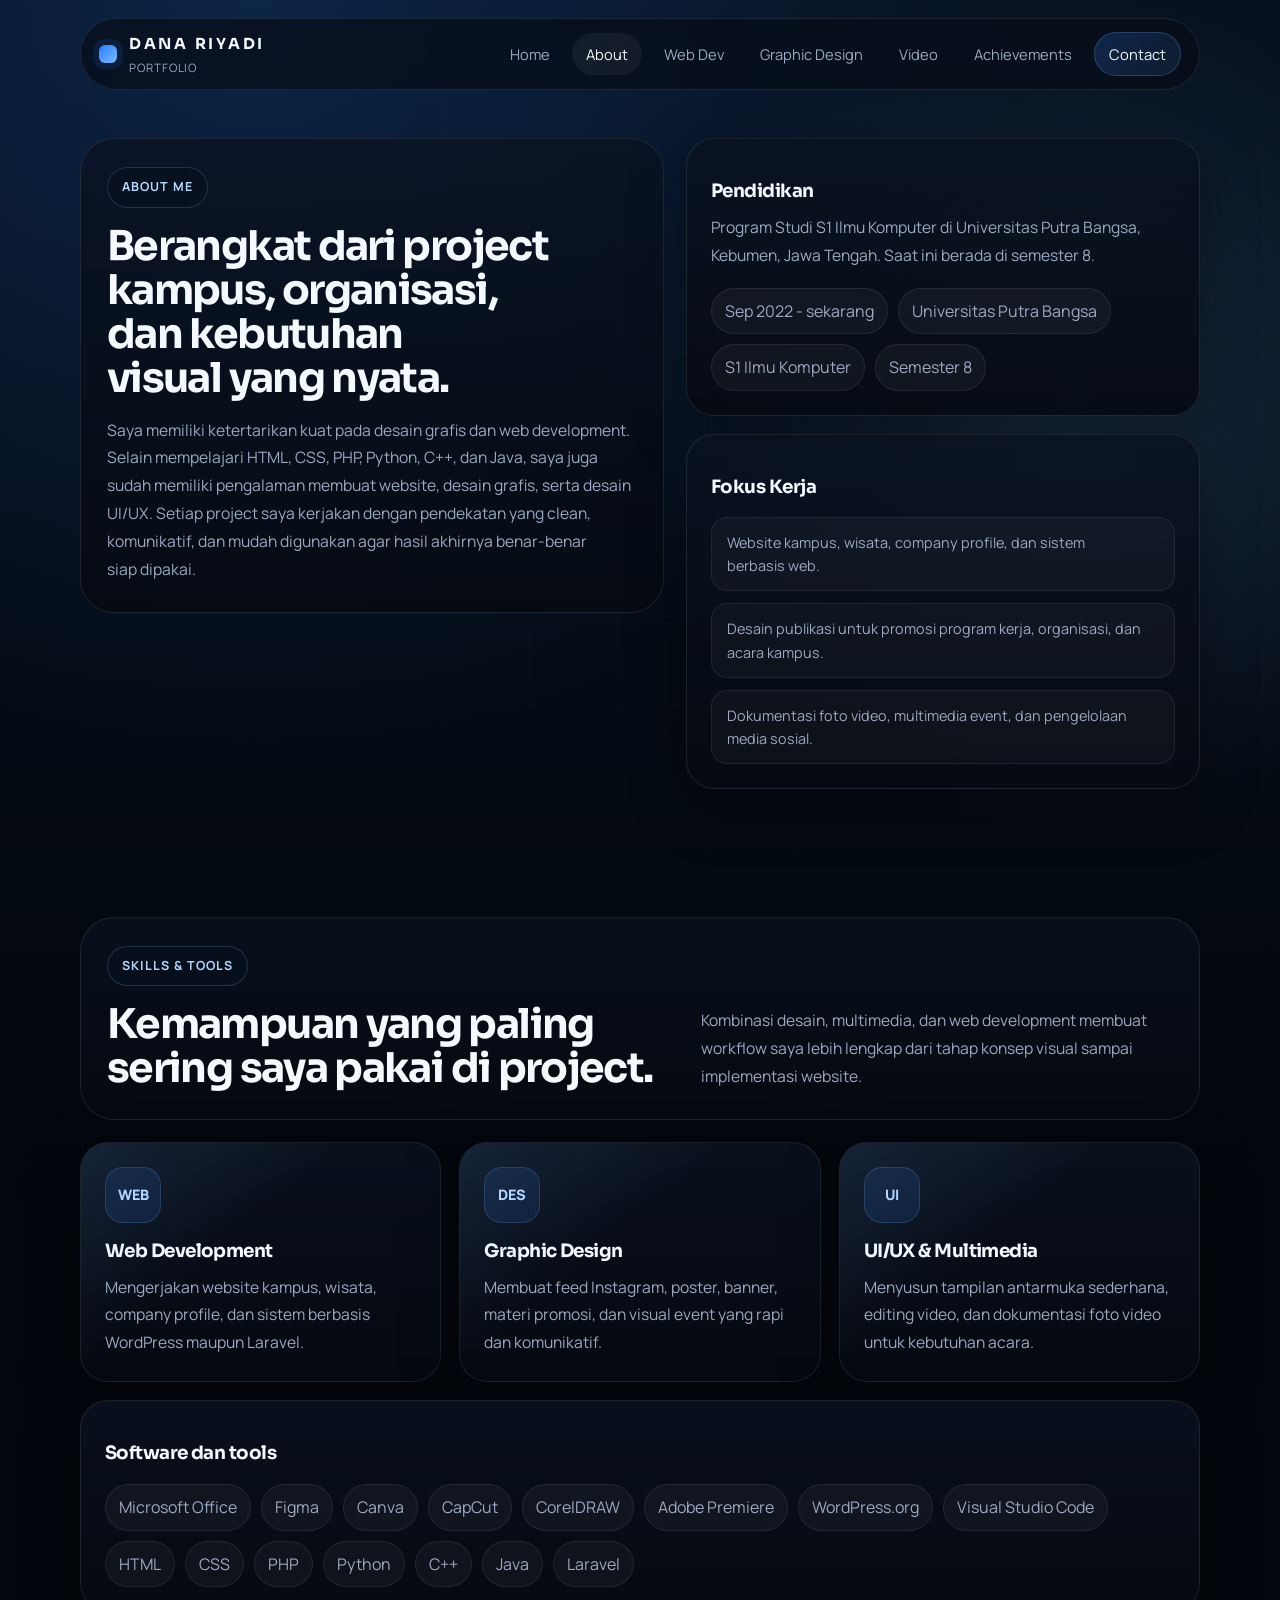
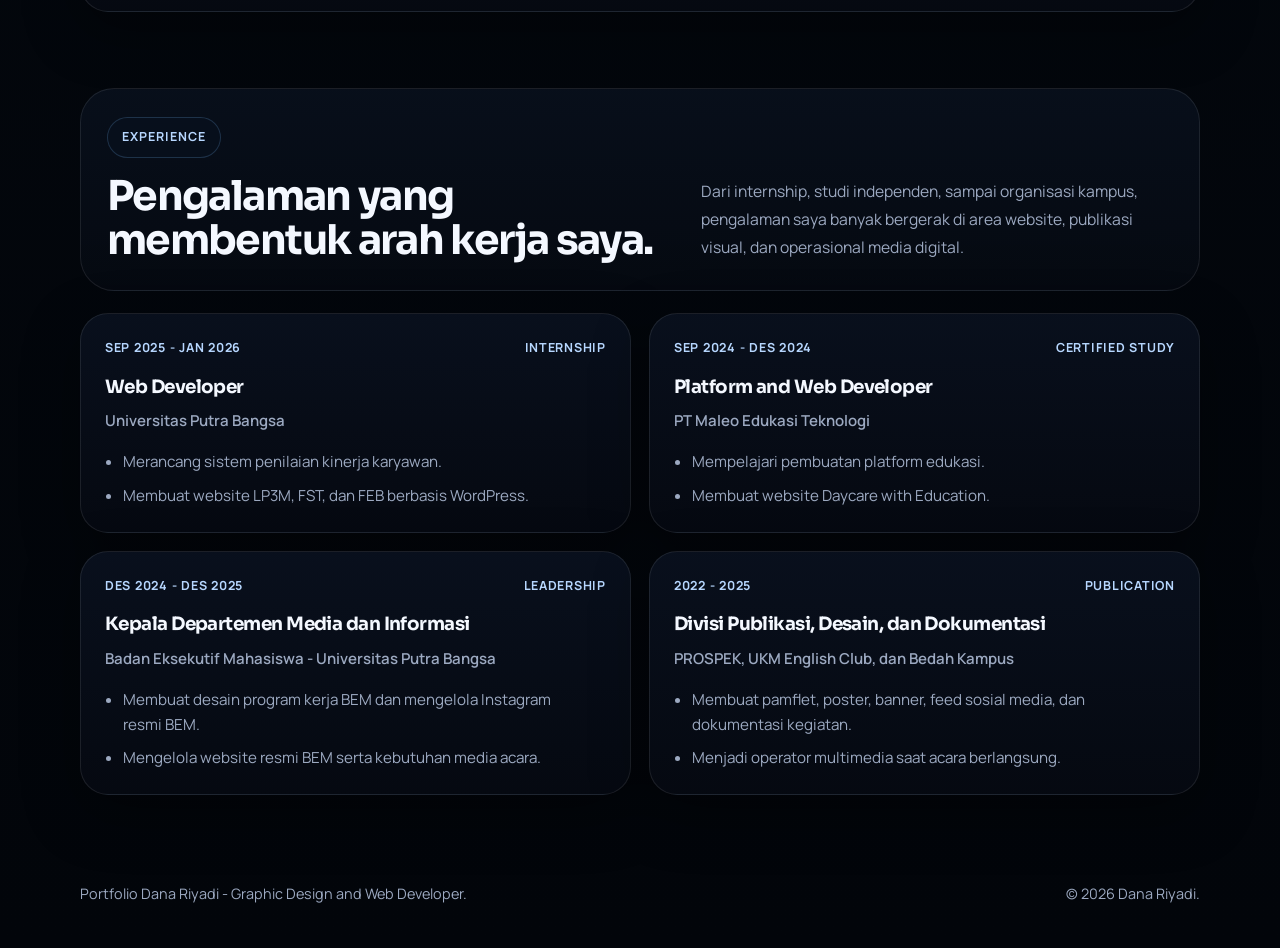
==== about.html @ 9d7d6067 "ubah menu" ====
<!DOCTYPE html>
<html lang="id">
<head>
  <meta charset="UTF-8">
  <meta name="viewport" content="width=device-width, initial-scale=1.0">
  <meta name="description" content="Tentang Dana Riyadi, graphic designer dan web developer dari Kebumen.">
  <title>About | Dana Riyadi</title>
  <link rel="preconnect" href="https://fonts.googleapis.com">
  <link rel="preconnect" href="https://fonts.gstatic.com" crossorigin>
  <link href="https://fonts.googleapis.com/css2?family=Manrope:wght@400;500;600;700;800&family=Sora:wght@500;600;700;800&display=swap" rel="stylesheet">
  <link rel="stylesheet" href="style.css">
</head>
<body>
  <div class="page-shell">
    <header class="site-header" id="top">
      <div class="container">
        <nav class="nav">
          <a class="brand" href="index.html" aria-label="Portfolio Dana Riyadi">
            <span class="brand-mark"></span>
            <span class="brand-copy"><strong>DANA RIYADI</strong><small>Portfolio</small></span>
          </a>
          <button class="menu-toggle" type="button" aria-label="Buka menu" aria-expanded="false" aria-controls="nav-menu"><span></span><span></span></button>
          <div class="nav-menu" id="nav-menu">
            <a href="index.html">Home</a>
            <a class="active" href="about.html">About</a>
            <a href="webdev.html">Web Dev</a>
            <a href="design.html">Graphic Design</a>
            <a href="video.html">Video</a>
            <a href="achievements.html">Achievements</a>
            <a class="nav-cta" href="contact.html">Contact</a>
          </div>
        </nav>
      </div>
    </header>

    <main>
      <section class="section page-hero">
        <div class="container about-grid">
          <div class="section-heading reveal">
            <span class="section-label">About Me</span>
            <h1>Berangkat dari project kampus, organisasi, dan kebutuhan visual yang nyata.</h1>
            <p>
              Saya memiliki ketertarikan kuat pada desain grafis dan web development. Selain mempelajari HTML,
              CSS, PHP, Python, C++, dan Java, saya juga sudah memiliki pengalaman membuat website, desain grafis,
              serta desain UI/UX. Setiap project saya kerjakan dengan pendekatan yang clean, komunikatif,
              dan mudah digunakan agar hasil akhirnya benar-benar siap dipakai.
            </p>
          </div>

          <div class="about-stack">
            <article class="glass-card reveal">
              <h3>Pendidikan</h3>
              <p>
                Program Studi S1 Ilmu Komputer di Universitas Putra Bangsa, Kebumen, Jawa Tengah.
                Saat ini berada di semester 8.
              </p>
              <div class="tag-list">
                <span>Sep 2022 - sekarang</span>
                <span>Universitas Putra Bangsa</span>
                <span>S1 Ilmu Komputer</span>
                <span>Semester 8</span>
              </div>
            </article>

            <article class="glass-card reveal">
              <h3>Fokus Kerja</h3>
              <ul class="value-list">
                <li>Website kampus, wisata, company profile, dan sistem berbasis web.</li>
                <li>Desain publikasi untuk promosi program kerja, organisasi, dan acara kampus.</li>
                <li>Dokumentasi foto video, multimedia event, dan pengelolaan media sosial.</li>
              </ul>
            </article>
          </div>
        </div>
      </section>

      <section class="section">
        <div class="container">
          <div class="section-heading section-heading--split reveal">
            <div>
              <span class="section-label">Skills & Tools</span>
              <h2>Kemampuan yang paling sering saya pakai di project.</h2>
            </div>
            <p>
              Kombinasi desain, multimedia, dan web development membuat workflow saya lebih lengkap
              dari tahap konsep visual sampai implementasi website.
            </p>
          </div>

          <div class="services-grid">
            <article class="service-card reveal">
              <div class="service-icon">WEB</div>
              <h3>Web Development</h3>
              <p>Mengerjakan website kampus, wisata, company profile, dan sistem berbasis WordPress maupun Laravel.</p>
            </article>
            <article class="service-card reveal">
              <div class="service-icon">DES</div>
              <h3>Graphic Design</h3>
              <p>Membuat feed Instagram, poster, banner, materi promosi, dan visual event yang rapi dan komunikatif.</p>
            </article>
            <article class="service-card reveal">
              <div class="service-icon">UI</div>
              <h3>UI/UX & Multimedia</h3>
              <p>Menyusun tampilan antarmuka sederhana, editing video, dan dokumentasi foto video untuk kebutuhan acara.</p>
            </article>
          </div>

          <article class="glass-card reveal tools-card">
            <h3>Software dan tools</h3>
            <div class="tag-list skill-cloud">
              <span>Microsoft Office</span><span>Figma</span><span>Canva</span><span>CapCut</span><span>CorelDRAW</span>
              <span>Adobe Premiere</span><span>WordPress.org</span><span>Visual Studio Code</span><span>HTML</span>
              <span>CSS</span><span>PHP</span><span>Python</span><span>C++</span><span>Java</span><span>Laravel</span>
            </div>
          </article>
        </div>
      </section>

      <section class="section process-section">
        <div class="container">
          <div class="section-heading section-heading--split reveal">
            <div>
              <span class="section-label">Experience</span>
              <h2>Pengalaman yang membentuk arah kerja saya.</h2>
            </div>
            <p>
              Dari internship, studi independen, sampai organisasi kampus, pengalaman saya banyak bergerak
              di area website, publikasi visual, dan operasional media digital.
            </p>
          </div>

          <div class="experience-grid">
            <article class="glass-card reveal experience-card">
              <div class="experience-meta"><span>Sep 2025 - Jan 2026</span><span>Internship</span></div>
              <h3>Web Developer</h3>
              <h4>Universitas Putra Bangsa</h4>
              <ul class="experience-list">
                <li>Merancang sistem penilaian kinerja karyawan.</li>
                <li>Membuat website LP3M, FST, dan FEB berbasis WordPress.</li>
              </ul>
            </article>
            <article class="glass-card reveal experience-card">
              <div class="experience-meta"><span>Sep 2024 - Des 2024</span><span>Certified Study</span></div>
              <h3>Platform and Web Developer</h3>
              <h4>PT Maleo Edukasi Teknologi</h4>
              <ul class="experience-list">
                <li>Mempelajari pembuatan platform edukasi.</li>
                <li>Membuat website Daycare with Education.</li>
              </ul>
            </article>
            <article class="glass-card reveal experience-card">
              <div class="experience-meta"><span>Des 2024 - Des 2025</span><span>Leadership</span></div>
              <h3>Kepala Departemen Media dan Informasi</h3>
              <h4>Badan Eksekutif Mahasiswa - Universitas Putra Bangsa</h4>
              <ul class="experience-list">
                <li>Membuat desain program kerja BEM dan mengelola Instagram resmi BEM.</li>
                <li>Mengelola website resmi BEM serta kebutuhan media acara.</li>
              </ul>
            </article>
            <article class="glass-card reveal experience-card">
              <div class="experience-meta"><span>2022 - 2025</span><span>Publication</span></div>
              <h3>Divisi Publikasi, Desain, dan Dokumentasi</h3>
              <h4>PROSPEK, UKM English Club, dan Bedah Kampus</h4>
              <ul class="experience-list">
                <li>Membuat pamflet, poster, banner, feed sosial media, dan dokumentasi kegiatan.</li>
                <li>Menjadi operator multimedia saat acara berlangsung.</li>
              </ul>
            </article>
          </div>
        </div>
      </section>
    </main>

    <footer class="site-footer">
      <div class="container footer-content">
        <p>Portfolio Dana Riyadi - Graphic Design and Web Developer.</p>
        <p>&copy; <span id="year"></span> Dana Riyadi.</p>
      </div>
    </footer>
  </div>
  <script src="script.js"></script>
</body>
</html>
---- style.css ----
:root {
  --bg: #040811;
  --bg-alt: #08111f;
  --surface: rgba(10, 18, 32, 0.72);
  --surface-strong: rgba(13, 24, 42, 0.96);
  --surface-soft: rgba(255, 255, 255, 0.04);
  --text: #f4f8ff;
  --muted: #9ca9c1;
  --line: rgba(255, 255, 255, 0.09);
  --line-strong: rgba(114, 185, 255, 0.28);
  --accent: #2c7dff;
  --accent-soft: #79bcff;
  --accent-fade: rgba(44, 125, 255, 0.18);
  --success: #b7d7ff;
  --shadow: 0 18px 56px rgba(0, 0, 0, 0.36);
  --radius-lg: 28px;
  --radius-md: 20px;
  --radius-sm: 14px;
  --container: min(1120px, calc(100% - 32px));
}

*,
*::before,
*::after {
  box-sizing: border-box;
}

html {
  scroll-behavior: smooth;
}

body {
  margin: 0;
  min-height: 100vh;
  overflow-x: hidden;
  font-family: "Manrope", sans-serif;
  font-size: 16px;
  line-height: 1.65;
  color: var(--text);
  background:
    radial-gradient(circle at var(--pointer-x, 20%) var(--pointer-y, 0%), rgba(44, 125, 255, 0.18), transparent 28%),
    radial-gradient(circle at 84% 16%, rgba(121, 188, 255, 0.16), transparent 18%),
    linear-gradient(180deg, #06111f 0%, #03070d 45%, #02050a 100%);
}

h1,
h2,
h3,
h4 {
  text-wrap: balance;
}

p,
li {
  text-wrap: pretty;
}

body::before {
  content: "";
  position: fixed;
  inset: 0;
  pointer-events: none;
  background-image:
    linear-gradient(rgba(255, 255, 255, 0.03) 1px, transparent 1px),
    linear-gradient(90deg, rgba(255, 255, 255, 0.03) 1px, transparent 1px);
  background-size: 88px 88px;
  mask-image: radial-gradient(circle at center, rgba(0, 0, 0, 0.95), transparent 82%);
  opacity: 0.7;
}

img {
  max-width: 100%;
  display: block;
}

a {
  color: inherit;
  text-decoration: none;
}

button,
input,
textarea {
  font: inherit;
}

button {
  cursor: pointer;
}

.page-shell {
  position: relative;
  isolation: isolate;
}

.container {
  width: var(--container);
  margin: 0 auto;
}

.section {
  padding: 64px 0;
}

.site-header {
  position: sticky;
  top: 0;
  z-index: 20;
  padding: 18px 0 0;
}

.site-header.scrolled .nav {
  background: rgba(4, 8, 17, 0.92);
  border-color: rgba(121, 188, 255, 0.14);
  box-shadow: 0 20px 50px rgba(0, 0, 0, 0.22);
}

.nav {
  display: flex;
  align-items: center;
  justify-content: space-between;
  gap: 20px;
  padding: 12px 18px;
  border: 1px solid var(--line);
  border-radius: 999px;
  background: rgba(7, 13, 24, 0.72);
  backdrop-filter: blur(18px);
  transition: background 180ms ease, border-color 180ms ease, box-shadow 180ms ease;
}

.brand {
  display: inline-flex;
  align-items: center;
  gap: 12px;
}

.brand-mark {
  width: 18px;
  height: 18px;
  border-radius: 6px;
  background: linear-gradient(135deg, var(--accent), var(--accent-soft));
  box-shadow: 0 0 0 6px rgba(44, 125, 255, 0.12);
}

.brand-copy {
  display: grid;
  gap: 2px;
}

.brand-copy strong {
  font-family: "Sora", sans-serif;
  font-size: 0.95rem;
  letter-spacing: 0.18em;
}

.brand-copy small {
  color: var(--muted);
  font-size: 0.72rem;
  letter-spacing: 0.08em;
  text-transform: uppercase;
}

.nav-menu {
  display: flex;
  align-items: center;
  gap: 8px;
}

.nav-menu a {
  padding: 9px 14px;
  border-radius: 999px;
  color: var(--muted);
  font-size: 0.92rem;
  transition: color 180ms ease, background 180ms ease;
}

.nav-menu a:hover,
.nav-menu a.active {
  color: var(--text);
  background: rgba(255, 255, 255, 0.05);
}

.nav-cta {
  border: 1px solid rgba(121, 188, 255, 0.22);
  color: var(--text) !important;
  background: linear-gradient(135deg, rgba(44, 125, 255, 0.22), rgba(121, 188, 255, 0.08));
}

.menu-toggle {
  display: none;
  width: 48px;
  height: 48px;
  border: 1px solid var(--line);
  border-radius: 50%;
  background: rgba(255, 255, 255, 0.04);
  align-items: center;
  justify-content: center;
  gap: 5px;
  flex-direction: column;
}

.menu-toggle span {
  width: 18px;
  height: 2px;
  border-radius: 999px;
  background: var(--text);
  transition: transform 180ms ease, opacity 180ms ease;
}

.menu-toggle.is-open span:first-child {
  transform: translateY(3.5px) rotate(45deg);
}

.menu-toggle.is-open span:last-child {
  transform: translateY(-3.5px) rotate(-45deg);
}

.hero {
  padding-top: 48px;
}

.hero-grid {
  display: grid;
  grid-template-columns: minmax(0, 1.05fr) minmax(340px, 0.95fr);
  gap: 40px;
  align-items: center;
}

.hero-copy {
  max-width: 620px;
  display: grid;
  align-content: start;
}

.eyebrow,
.section-label,
.showcase-badge {
  display: inline-flex;
  align-items: center;
  gap: 8px;
  width: fit-content;
  padding: 9px 14px;
  border: 1px solid rgba(121, 188, 255, 0.2);
  border-radius: 999px;
  background: rgba(9, 17, 31, 0.65);
  color: var(--success);
  font-size: 0.78rem;
  font-weight: 700;
  letter-spacing: 0.08em;
  text-transform: uppercase;
}

.hero-copy h1,
.section-heading h1,
.contact-copy h1,
.section-heading h2,
.contact-copy h2 {
  margin: 16px 0;
  font-family: "Sora", sans-serif;
  line-height: 1.08;
  letter-spacing: -0.04em;
}

.hero-copy h1 {
  max-width: 9ch;
  margin-bottom: 12px;
  font-size: clamp(2.35rem, 4.7vw, 3.85rem);
}

.hero-copy p,
.section-heading p,
.glass-card p,
.service-card p,
.project-card p,
.process-card p,
.contact-copy p {
  margin: 0;
  color: var(--muted);
  line-height: 1.78;
  font-size: 0.98rem;
}

.hero-copy p,
.section-heading p,
.contact-copy p {
  max-width: 60ch;
}

.hero-lead {
  max-width: 52ch;
  color: rgba(244, 248, 255, 0.88) !important;
  font-size: 1.08rem !important;
  font-weight: 600;
  line-height: 1.72 !important;
}

.hero-lead + p {
  margin-top: 14px;
}

.hero-actions {
  display: flex;
  flex-wrap: wrap;
  gap: 14px;
  margin-top: 24px;
}

.button {
  display: inline-flex;
  align-items: center;
  justify-content: center;
  min-height: 52px;
  padding: 0 22px;
  border-radius: 999px;
  border: 1px solid transparent;
  font-weight: 700;
  font-size: 0.96rem;
  transition: transform 180ms ease, box-shadow 180ms ease, border-color 180ms ease, background 180ms ease;
}

.button:hover {
  transform: translateY(-2px);
}

.button-primary {
  background: linear-gradient(135deg, var(--accent), #4b96ff 58%, var(--accent-soft));
  color: #ffffff;
  box-shadow: 0 16px 40px rgba(44, 125, 255, 0.32);
}

.button-secondary {
  border-color: var(--line);
  background: rgba(255, 255, 255, 0.03);
  color: var(--text);
}

.hero-stats {
  display: grid;
  grid-template-columns: repeat(3, minmax(0, 1fr));
  gap: 14px;
  margin-top: 26px;
}

.hero-stats article,
.feature-card,
.glass-card,
.service-card,
.project-card,
.process-card {
  border: 1px solid var(--line);
  border-radius: var(--radius-lg);
  background: linear-gradient(180deg, rgba(10, 18, 32, 0.86), rgba(6, 10, 18, 0.88));
  box-shadow: var(--shadow);
}

.hero-stats article {
  padding: 18px;
}

.hero-stats strong {
  display: block;
  margin-bottom: 8px;
  font-family: "Sora", sans-serif;
  font-size: 1.35rem;
}

.hero-stats span {
  color: var(--muted);
  line-height: 1.6;
  font-size: 0.9rem;
}

.hero-panel {
  position: relative;
  min-height: 590px;
  padding: 20px;
  border: 1px solid rgba(121, 188, 255, 0.16);
  border-radius: 34px;
  background:
    linear-gradient(160deg, rgba(11, 22, 40, 0.96), rgba(5, 9, 16, 0.96)),
    radial-gradient(circle at top right, rgba(121, 188, 255, 0.22), transparent 26%);
  overflow: hidden;
  box-shadow: 0 28px 90px rgba(0, 0, 0, 0.44);
}

.hero-panel__blur {
  position: absolute;
  width: 320px;
  height: 320px;
  right: -80px;
  top: -80px;
  border-radius: 50%;
  background: radial-gradient(circle, rgba(44, 125, 255, 0.44), transparent 66%);
  filter: blur(16px);
  opacity: 0.8;
}

.hero-panel__top {
  position: relative;
  z-index: 1;
  display: flex;
  align-items: center;
  justify-content: space-between;
  gap: 12px;
  padding-bottom: 18px;
  border-bottom: 1px solid rgba(255, 255, 255, 0.08);
}

.hero-panel__top p {
  margin: 0;
  color: var(--muted);
  font-size: 0.9rem;
}

.window-dots {
  display: flex;
  gap: 7px;
}

.window-dots span {
  width: 10px;
  height: 10px;
  border-radius: 50%;
  background: rgba(255, 255, 255, 0.16);
}

.window-dots span:first-child {
  background: #7eb8ff;
}

.window-dots span:nth-child(2) {
  background: rgba(126, 184, 255, 0.6);
}

.hero-showcase {
  position: relative;
  z-index: 1;
  margin-top: 24px;
  padding: 24px;
  border: 1px solid rgba(255, 255, 255, 0.08);
  border-radius: 30px;
  background:
    linear-gradient(180deg, rgba(255, 255, 255, 0.08), rgba(255, 255, 255, 0.02)),
    linear-gradient(180deg, rgba(14, 26, 44, 0.86), rgba(6, 10, 18, 0.86));
}

.showcase-badge {
  margin-bottom: 18px;
}

.hero-showcase h2 {
  margin: 0 0 14px;
  font-family: "Sora", sans-serif;
  font-size: clamp(1.65rem, 2.4vw, 2.15rem);
  line-height: 1.12;
  letter-spacing: -0.04em;
}

.hero-showcase p {
  margin: 0;
  max-width: 48ch;
  color: var(--muted);
  line-height: 1.8;
}

.showcase-grid {
  display: grid;
  grid-template-columns: repeat(2, minmax(0, 1fr));
  gap: 14px;
  margin-top: 22px;
}

.showcase-card {
  padding: 15px 17px;
  border-radius: 20px;
  background: rgba(255, 255, 255, 0.04);
  border: 1px solid rgba(255, 255, 255, 0.07);
}

.showcase-card span,
.project-meta,
.project-tags span,
.contact-list a,
.service-icon,
.filter-button,
.process-card span,
.feature-card span,
.value-list li {
  font-size: 0.9rem;
}

.showcase-card span {
  display: block;
  margin-bottom: 8px;
  color: var(--muted);
}

.showcase-card strong {
  display: block;
  font-size: 0.96rem;
  line-height: 1.55;
}

.showcase-card.wide {
  grid-column: 1 / -1;
}

.floating-tag {
  position: absolute;
  z-index: 2;
  padding: 12px 16px;
  border: 1px solid rgba(121, 188, 255, 0.24);
  border-radius: 999px;
  background: rgba(6, 12, 23, 0.85);
  box-shadow: 0 18px 40px rgba(0, 0, 0, 0.28);
  color: var(--text);
  font-weight: 700;
}

.floating-tag--one {
  top: 92px;
  right: 24px;
}

.floating-tag--two {
  bottom: 140px;
  right: 26px;
}

.floating-tag--three {
  bottom: 32px;
  left: 24px;
}

.feature-strip {
  padding-top: 8px;
}

.feature-strip__grid,
.services-grid,
.projects-grid,
.process-grid {
  display: grid;
  gap: 18px;
}

.feature-strip__grid,
.services-grid,
.process-grid {
  grid-template-columns: repeat(3, minmax(0, 1fr));
}

.feature-card,
.service-card,
.process-card {
  padding: 24px;
}

.feature-card span,
.process-card span {
  display: inline-flex;
  width: 42px;
  height: 42px;
  align-items: center;
  justify-content: center;
  border-radius: 50%;
  background: rgba(44, 125, 255, 0.14);
  border: 1px solid rgba(121, 188, 255, 0.18);
  color: var(--success);
  font-weight: 800;
}

.feature-card h3,
.glass-card h3,
.service-card h3,
.project-card h3,
.process-card h3 {
  margin: 16px 0 10px;
  font-family: "Sora", sans-serif;
  font-size: 1.15rem;
  line-height: 1.35;
  letter-spacing: -0.03em;
}

.about-grid {
  display: grid;
  grid-template-columns: minmax(0, 1fr) minmax(320px, 0.88fr);
  gap: 22px;
  align-items: start;
}

.section-heading {
  padding: 28px 26px;
  border: 1px solid var(--line);
  border-radius: 34px;
  background: linear-gradient(180deg, rgba(10, 18, 32, 0.76), rgba(6, 10, 18, 0.84));
}

.section-heading h2,
.section-heading h1,
.contact-copy h1,
.contact-copy h2 {
  font-size: clamp(1.9rem, 3.2vw, 2.7rem);
}

.page-hero {
  padding-top: 48px;
}

.portfolio-link {
  color: inherit;
}

.project-media--placeholder {
  display: grid;
  place-items: center;
  padding: 24px;
  text-align: center;
}

.project-media--placeholder strong {
  position: relative;
  z-index: 1;
  font-family: "Sora", sans-serif;
  font-size: 1.25rem;
  line-height: 1.3;
  letter-spacing: -0.03em;
}

.achievement-stack {
  display: grid;
  gap: 18px;
}

.section-heading--split {
  display: grid;
  grid-template-columns: minmax(0, 1.1fr) minmax(280px, 0.9fr);
  gap: 18px;
  align-items: end;
  margin-bottom: 22px;
}

.section-heading--split h2 {
  margin-bottom: 0;
}

.about-stack {
  display: grid;
  gap: 18px;
}

.tools-card {
  margin-top: 18px;
}

.glass-card {
  padding: 24px;
}

.tag-list,
.project-tags {
  display: flex;
  flex-wrap: wrap;
  gap: 10px;
  margin-top: 18px;
}

.tag-list span,
.project-tags span,
.filter-button {
  padding: 9px 13px;
  border-radius: 999px;
  border: 1px solid rgba(255, 255, 255, 0.08);
  background: rgba(255, 255, 255, 0.04);
  color: var(--muted);
}

.value-list {
  margin: 18px 0 0;
  padding: 0;
  list-style: none;
  display: grid;
  gap: 12px;
}

.value-list li {
  padding: 13px 15px;
  border-radius: 16px;
  border: 1px solid rgba(255, 255, 255, 0.07);
  background: rgba(255, 255, 255, 0.03);
  color: var(--muted);
  line-height: 1.6;
}

.skill-cloud {
  margin-top: 18px;
}

.service-card {
  position: relative;
  overflow: hidden;
}

.service-card::before,
.project-card::before,
.contact-panel::before {
  content: "";
  position: absolute;
  inset: 0;
  background: linear-gradient(140deg, rgba(121, 188, 255, 0.12), transparent 42%);
  pointer-events: none;
}

.service-icon {
  display: inline-flex;
  width: 56px;
  height: 56px;
  align-items: center;
  justify-content: center;
  border-radius: 18px;
  background: rgba(44, 125, 255, 0.12);
  border: 1px solid rgba(121, 188, 255, 0.18);
  color: var(--success);
  font-weight: 800;
}

.work-overview {
  margin-bottom: 22px;
}

.work-overview p {
  max-width: 66ch;
}

.filter-bar {
  display: flex;
  flex-wrap: wrap;
  gap: 12px;
  margin-bottom: 22px;
}

.filter-button {
  min-height: 44px;
  color: var(--muted);
  transition: border-color 180ms ease, color 180ms ease, background 180ms ease, transform 180ms ease;
}

.filter-button:hover,
.filter-button.active {
  border-color: rgba(121, 188, 255, 0.26);
  background: rgba(44, 125, 255, 0.12);
  color: var(--text);
}

.projects-grid {
  grid-template-columns: repeat(2, minmax(0, 1fr));
  align-items: start;
}

.design-grid {
  grid-template-columns: repeat(3, minmax(0, 1fr));
}

.design-grid .project-media {
  aspect-ratio: 4 / 5;
}

.design-card {
  gap: 0;
}

.design-card .project-media {
  border-radius: 22px;
}

.project-card {
  position: relative;
  display: grid;
  grid-template-rows: auto 1fr;
  gap: 18px;
  padding: 18px;
  overflow: hidden;
  transition: transform 180ms ease, border-color 180ms ease, opacity 180ms ease;
}

.project-card:hover,
.service-card:hover,
.feature-card:hover,
.process-card:hover,
.glass-card:hover {
  transform: translateY(-6px);
  border-color: var(--line-strong);
}

.project-card.is-hidden {
  display: none;
}

.project-card:hover .project-media img {
  transform: scale(1.04);
}

.project-media,
.project-content {
  position: relative;
  z-index: 1;
}

.project-media {
  aspect-ratio: 16 / 10;
  border-radius: 22px;
  overflow: hidden;
  border: 1px solid rgba(121, 188, 255, 0.16);
  background:
    linear-gradient(180deg, rgba(15, 28, 46, 0.88), rgba(7, 11, 20, 0.92)),
    radial-gradient(circle at top right, rgba(121, 188, 255, 0.18), transparent 34%);
  box-shadow: inset 0 1px 0 rgba(255, 255, 255, 0.04);
}

.project-media::after {
  content: "";
  position: absolute;
  inset: auto 0 0;
  height: 44%;
  background: linear-gradient(180deg, transparent, rgba(3, 6, 10, 0.28));
  pointer-events: none;
}

.project-media img {
  width: 100%;
  height: 100%;
  object-fit: cover;
  transition: transform 220ms ease;
}

.project-status {
  position: absolute;
  top: 14px;
  left: 14px;
  z-index: 1;
  display: inline-flex;
  align-items: center;
  min-height: 36px;
  padding: 0 12px;
  border-radius: 999px;
  border: 1px solid rgba(255, 255, 255, 0.12);
  background: rgba(5, 10, 18, 0.76);
  color: var(--text);
  font-size: 0.78rem;
  font-weight: 700;
  letter-spacing: 0.04em;
  text-transform: uppercase;
  backdrop-filter: blur(10px);
}

.project-content {
  display: grid;
  align-content: start;
}

.project-meta {
  display: flex;
  align-items: center;
  justify-content: space-between;
  gap: 10px;
  color: var(--success);
  margin-bottom: 12px;
  font-size: 0.78rem;
  letter-spacing: 0.04em;
  text-transform: uppercase;
}

.project-card h3 {
  margin: 0;
}

.project-card p {
  margin-top: 10px;
}

.process-section {
  padding-top: 12px;
}

.experience-grid {
  display: grid;
  grid-template-columns: repeat(2, minmax(0, 1fr));
  gap: 18px;
}

.experience-card {
  padding: 24px;
}

.experience-meta {
  display: flex;
  align-items: center;
  justify-content: space-between;
  gap: 12px;
  color: var(--success);
  font-size: 0.78rem;
  font-weight: 700;
  letter-spacing: 0.06em;
  text-transform: uppercase;
}

.experience-card h4,
.contact-side h3 {
  margin: 0;
  color: var(--muted);
  font-size: 0.94rem;
  font-weight: 600;
  line-height: 1.6;
}

.experience-list {
  margin: 16px 0 0;
  padding-left: 18px;
  display: grid;
  gap: 8px;
  color: var(--muted);
  line-height: 1.65;
  font-size: 0.95rem;
}

.contact-panel {
  position: relative;
  display: grid;
  grid-template-columns: minmax(0, 1fr) minmax(320px, 0.85fr);
  gap: 22px;
  padding: 28px;
  border: 1px solid rgba(121, 188, 255, 0.16);
  border-radius: 36px;
  background:
    linear-gradient(180deg, rgba(11, 22, 40, 0.96), rgba(5, 9, 16, 0.96)),
    radial-gradient(circle at top right, rgba(121, 188, 255, 0.18), transparent 24%);
  overflow: hidden;
  box-shadow: 0 24px 90px rgba(0, 0, 0, 0.45);
}

.contact-list {
  display: grid;
  gap: 12px;
  margin-top: 24px;
}

.contact-list a {
  padding: 14px 16px;
  border: 1px solid rgba(255, 255, 255, 0.08);
  border-radius: 18px;
  background: rgba(255, 255, 255, 0.03);
  color: var(--text);
  transition: transform 180ms ease, border-color 180ms ease;
}

.contact-list a:hover {
  transform: translateY(-2px);
  border-color: rgba(121, 188, 255, 0.24);
}

.contact-form {
  position: relative;
  z-index: 1;
  display: grid;
  gap: 16px;
  padding: 22px;
  border-radius: 28px;
  border: 1px solid rgba(255, 255, 255, 0.08);
  background: rgba(255, 255, 255, 0.04);
}

.contact-side h3 {
  font-family: "Sora", sans-serif;
  font-size: 1.18rem;
  color: var(--text);
  letter-spacing: -0.03em;
}

.compact-list {
  margin-top: 0;
}

.contact-actions {
  display: flex;
  flex-wrap: wrap;
  gap: 14px;
  margin-top: 6px;
}

.contact-form label {
  display: grid;
  gap: 10px;
  color: var(--text);
  font-weight: 700;
}

.contact-form input,
.contact-form textarea {
  width: 100%;
  border: 1px solid rgba(255, 255, 255, 0.1);
  border-radius: 18px;
  background: rgba(4, 9, 17, 0.74);
  color: var(--text);
  padding: 16px 18px;
  resize: vertical;
  transition: border-color 180ms ease, box-shadow 180ms ease;
}

.contact-form input:focus,
.contact-form textarea:focus {
  outline: none;
  border-color: rgba(121, 188, 255, 0.4);
  box-shadow: 0 0 0 4px rgba(44, 125, 255, 0.12);
}

.form-note {
  min-height: 24px;
  margin: 0;
  color: var(--success);
  line-height: 1.6;
}

.site-footer {
  padding: 0 0 28px;
}

.footer-content {
  display: flex;
  align-items: center;
  justify-content: space-between;
  gap: 12px;
  padding-top: 8px;
  color: var(--muted);
  font-size: 0.9rem;
}

.reveal {
  opacity: 0;
  transform: translateY(24px);
  transition: opacity 700ms ease, transform 700ms ease;
}

.reveal.is-visible {
  opacity: 1;
  transform: translateY(0);
}

@media (max-width: 1080px) {
  .hero-grid,
  .about-grid,
  .contact-panel,
  .section-heading--split,
  .experience-grid {
    grid-template-columns: 1fr;
  }

  .hero-copy h1 {
    max-width: 11ch;
  }

  .projects-grid {
    grid-template-columns: repeat(2, minmax(0, 1fr));
  }

  .feature-strip__grid,
  .services-grid,
  .process-grid {
    grid-template-columns: 1fr;
  }
}

@media (max-width: 860px) {
  .site-header {
    padding-top: 14px;
  }

  .nav {
    position: relative;
    border-radius: 28px;
    padding: 12px 14px;
  }

  .menu-toggle {
    display: inline-flex;
  }

  .nav-menu {
    position: absolute;
    top: calc(100% + 10px);
    left: 0;
    right: 0;
    display: grid;
    gap: 8px;
    padding: 14px;
    border: 1px solid var(--line);
    border-radius: 24px;
    background: rgba(6, 11, 20, 0.96);
    opacity: 0;
    visibility: hidden;
    transform: translateY(-10px);
    transition: opacity 180ms ease, transform 180ms ease, visibility 180ms ease;
  }

  .nav-menu.is-open {
    opacity: 1;
    visibility: visible;
    transform: translateY(0);
  }

  .nav-menu a {
    padding: 14px 16px;
  }

  .hero-stats,
  .showcase-grid,
  .projects-grid {
    grid-template-columns: 1fr;
  }

  .hero-panel {
    min-height: auto;
  }
}

@media (max-width: 640px) {
  .section {
    padding: 42px 0;
  }

  .hero {
    padding-top: 36px;
  }

  .hero-copy h1 {
    font-size: clamp(2.1rem, 10vw, 3rem);
  }

  .hero-showcase,
  .feature-card,
  .glass-card,
  .service-card,
  .project-card,
  .process-card,
  .section-heading,
  .contact-panel {
    border-radius: 24px;
  }

  .hero-showcase,
  .feature-card,
  .glass-card,
  .service-card,
  .project-card,
  .process-card,
  .contact-form,
  .section-heading,
  .contact-panel {
    padding: 22px;
  }

  .hero-actions,
  .filter-bar,
  .footer-content {
    flex-direction: column;
    align-items: stretch;
  }

  .button,
  .filter-button {
    width: 100%;
  }

  .floating-tag {
    position: static;
    margin-top: 12px;
    width: fit-content;
  }

  .footer-content {
    text-align: center;
  }
}

@media (prefers-reduced-motion: reduce) {
  html {
    scroll-behavior: auto;
  }

  *,
  *::before,
  *::after {
    animation: none !important;
    transition: none !important;
  }

  .reveal {
    opacity: 1;
    transform: none;
  }
}
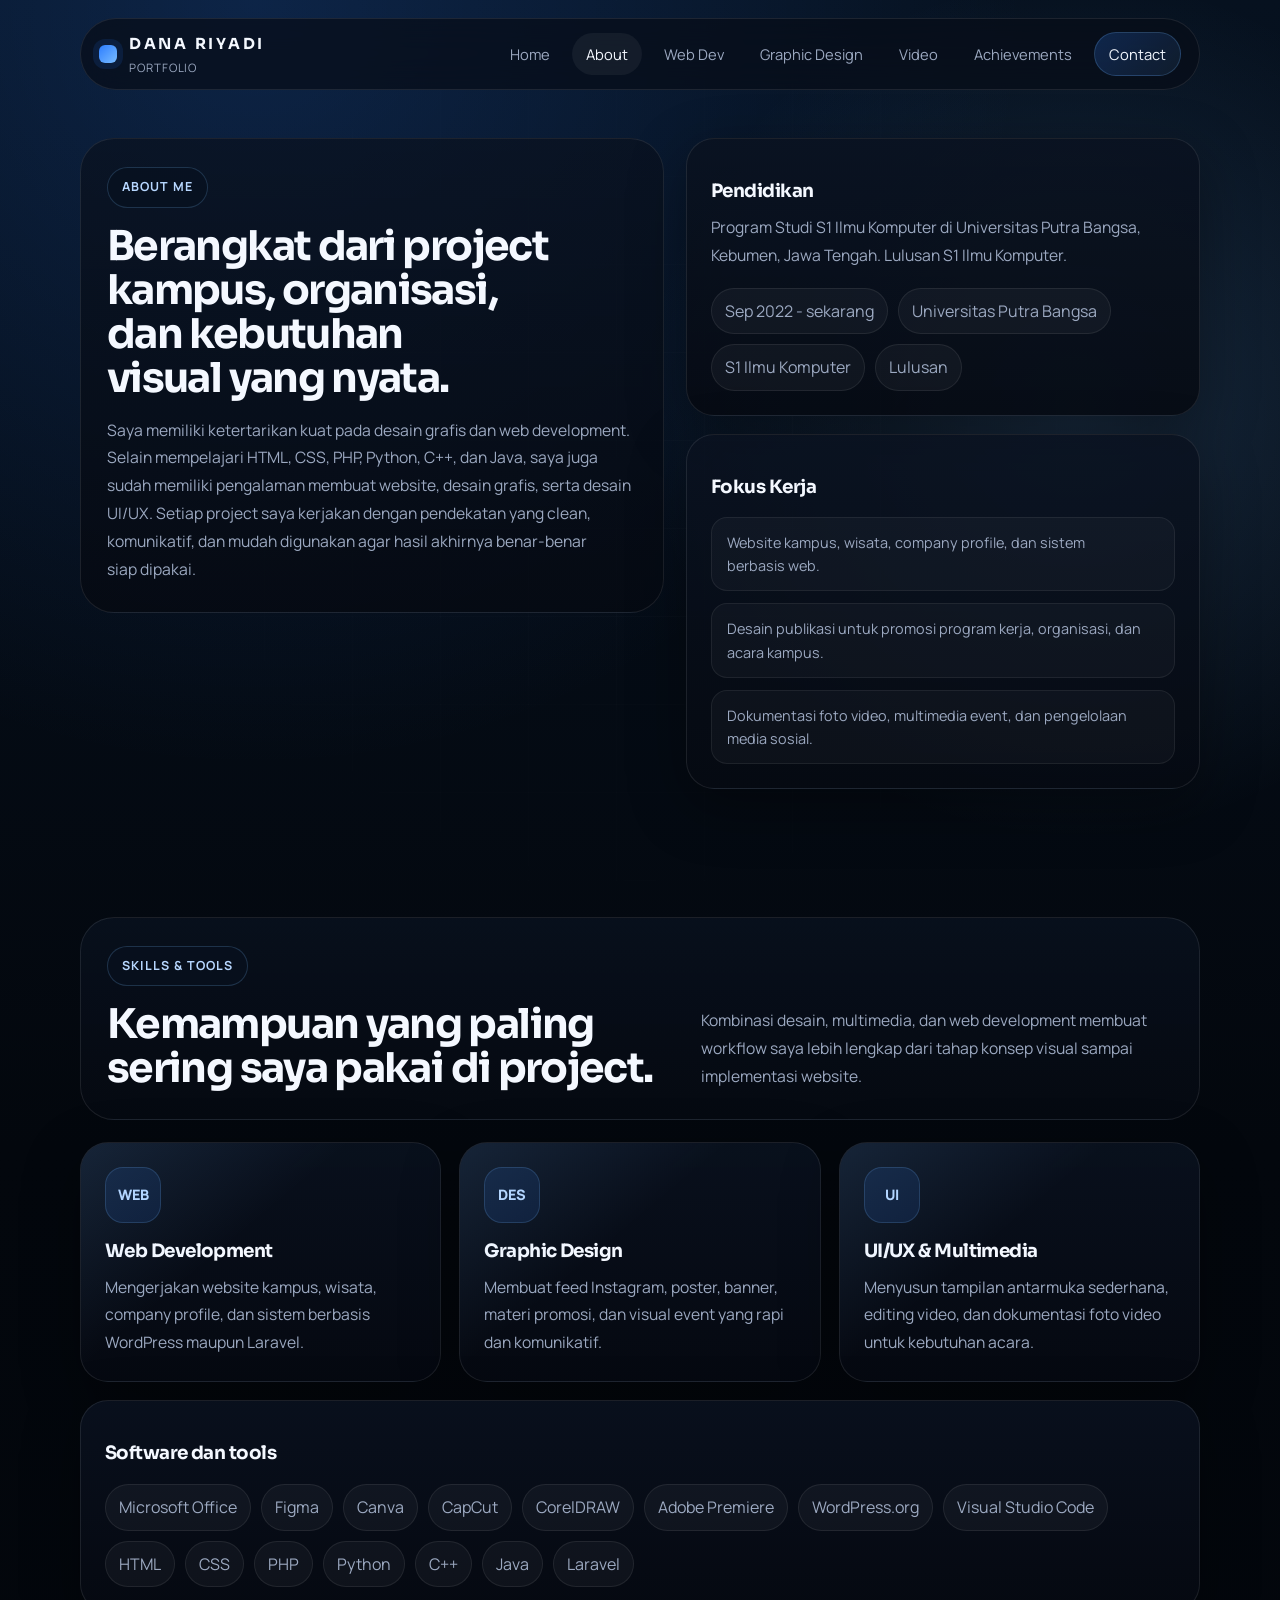
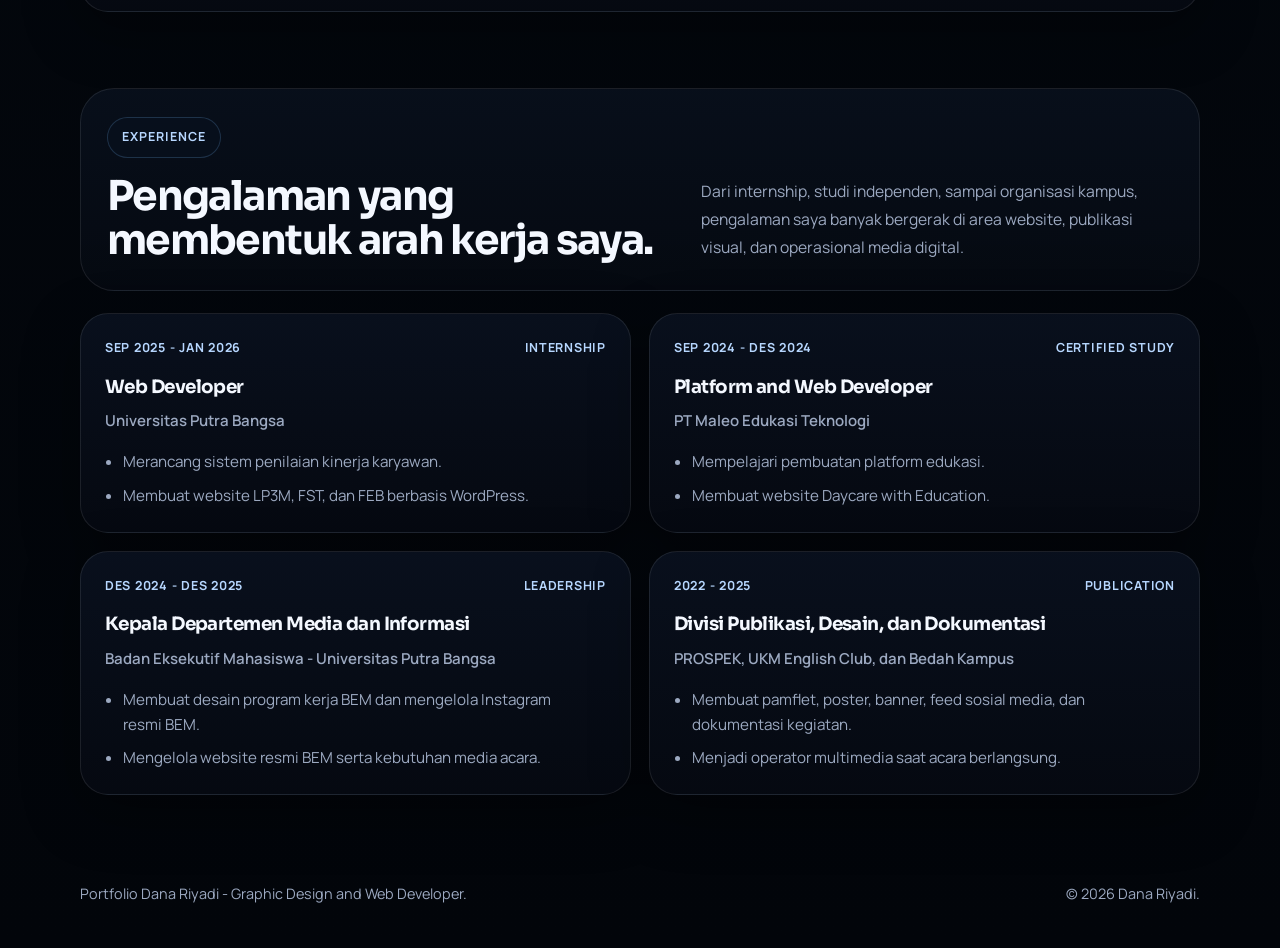
==== commit 3b86cb70: "hapus data private" ====
--- a/about.html
+++ b/about.html
@@ -52,13 +52,13 @@
               <h3>Pendidikan</h3>
               <p>
                 Program Studi S1 Ilmu Komputer di Universitas Putra Bangsa, Kebumen, Jawa Tengah.
-                Saat ini berada di semester 8.
+                Lulusan S1 Ilmu Komputer.
               </p>
               <div class="tag-list">
                 <span>Sep 2022 - sekarang</span>
                 <span>Universitas Putra Bangsa</span>
                 <span>S1 Ilmu Komputer</span>
-                <span>Semester 8</span>
+                <span>Lulusan</span>
               </div>
             </article>
 
--- a/style.css
+++ b/style.css
@@ -773,6 +773,97 @@
   border-radius: 22px;
 }
 
+.media-carousel-track {
+  position: relative;
+  z-index: 1;
+  display: flex;
+  width: 100%;
+  height: 100%;
+  overflow-x: auto;
+  overflow-y: hidden;
+  scroll-snap-type: x mandatory;
+  scroll-behavior: smooth;
+  scrollbar-width: none;
+}
+
+.media-carousel-track::-webkit-scrollbar {
+  display: none;
+}
+
+.media-slide {
+  flex: 0 0 100%;
+  width: 100%;
+  height: 100%;
+  margin: 0;
+  scroll-snap-align: start;
+  scroll-snap-stop: always;
+}
+
+.carousel-button {
+  position: absolute;
+  top: 50%;
+  z-index: 2;
+  display: inline-grid;
+  width: 38px;
+  height: 38px;
+  place-items: center;
+  border: 1px solid rgba(255, 255, 255, 0.14);
+  border-radius: 50%;
+  background: rgba(5, 10, 18, 0.72);
+  color: var(--text);
+  font-size: 1.55rem;
+  line-height: 1;
+  transform: translateY(-50%);
+  backdrop-filter: blur(10px);
+  transition: background 180ms ease, border-color 180ms ease, transform 180ms ease;
+}
+
+.carousel-button:hover {
+  border-color: rgba(121, 188, 255, 0.34);
+  background: rgba(44, 125, 255, 0.34);
+  transform: translateY(-50%) scale(1.04);
+}
+
+.carousel-button--prev {
+  left: 12px;
+}
+
+.carousel-button--next {
+  right: 12px;
+}
+
+.carousel-dots {
+  position: absolute;
+  left: 50%;
+  bottom: 12px;
+  z-index: 2;
+  display: flex;
+  max-width: calc(100% - 28px);
+  justify-content: center;
+  gap: 6px;
+  padding: 8px 10px;
+  border-radius: 999px;
+  background: rgba(5, 10, 18, 0.6);
+  overflow: hidden;
+  transform: translateX(-50%);
+  backdrop-filter: blur(10px);
+}
+
+.carousel-dots span {
+  width: 6px;
+  height: 6px;
+  flex: 0 0 auto;
+  border-radius: 50%;
+  background: rgba(255, 255, 255, 0.36);
+  transition: width 180ms ease, background 180ms ease;
+}
+
+.carousel-dots span.active {
+  width: 18px;
+  border-radius: 999px;
+  background: var(--text);
+}
+
 .project-card {
   position: relative;
   display: grid;
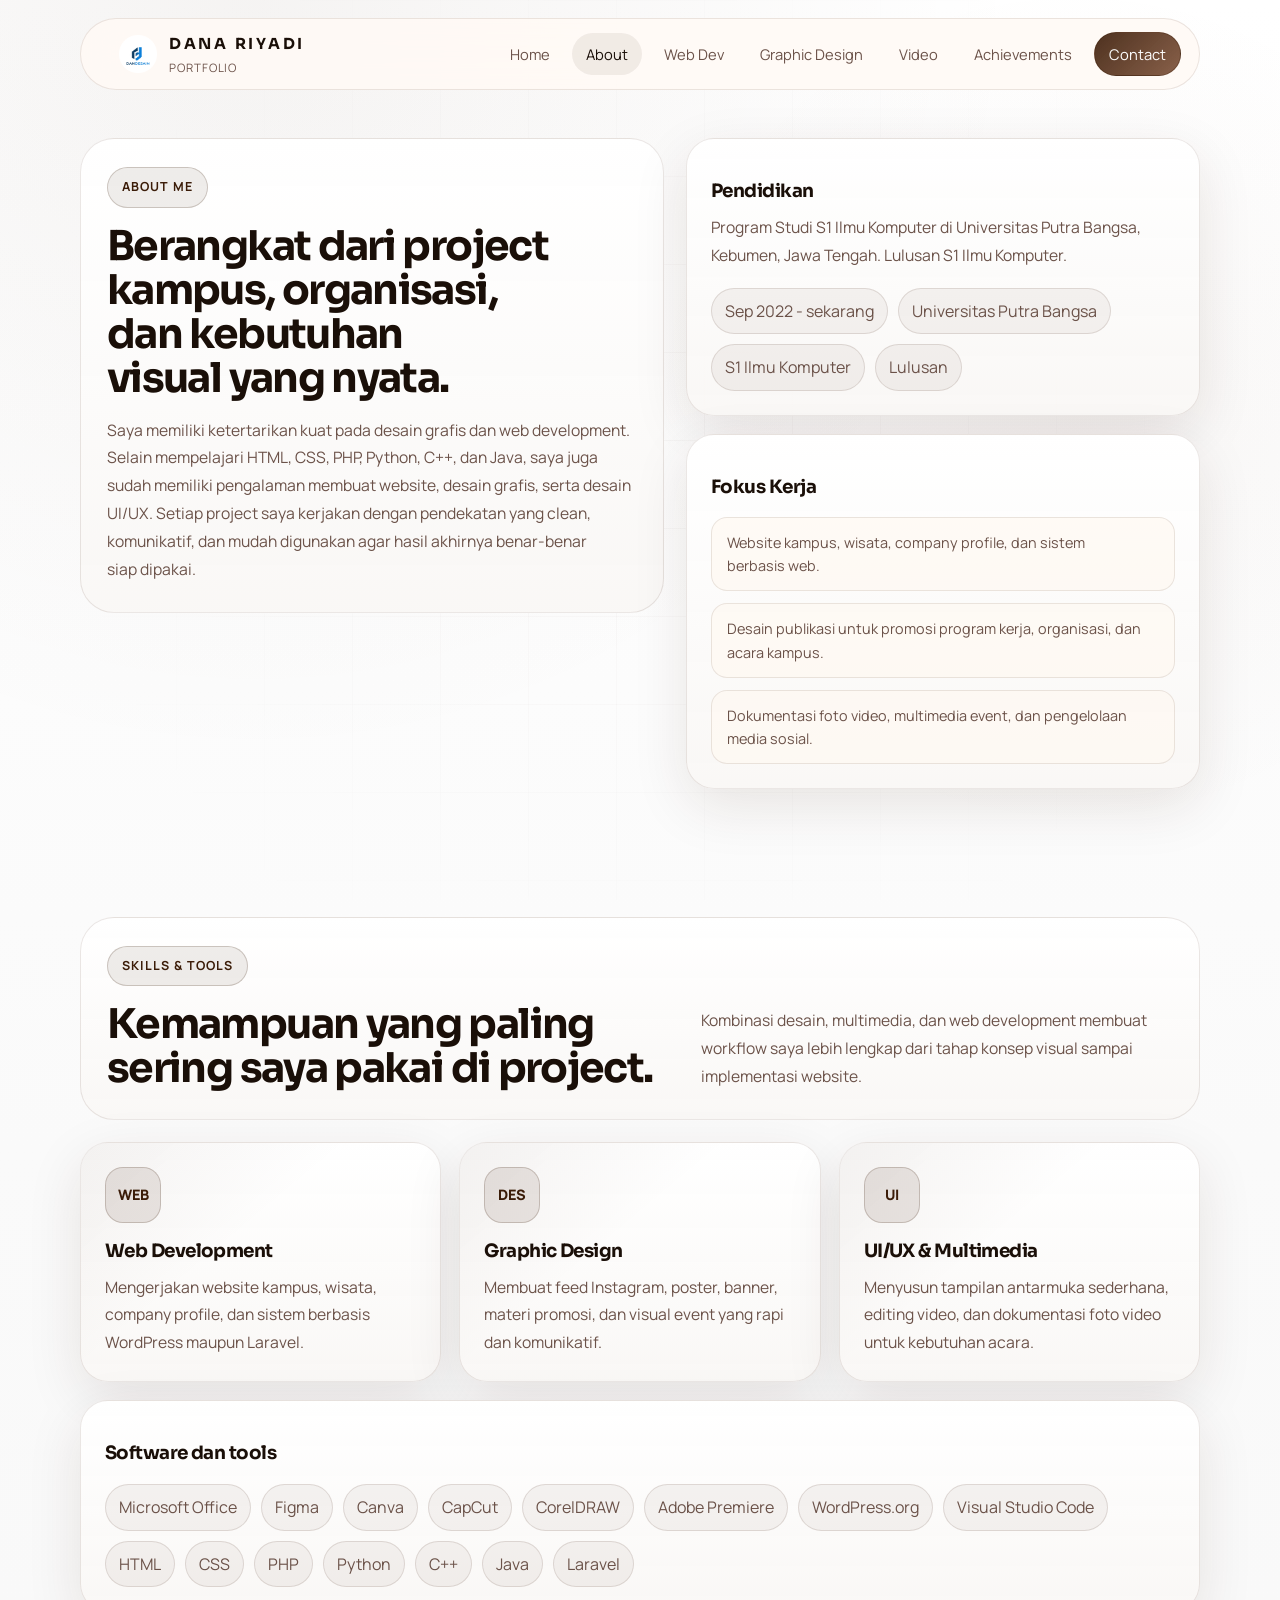
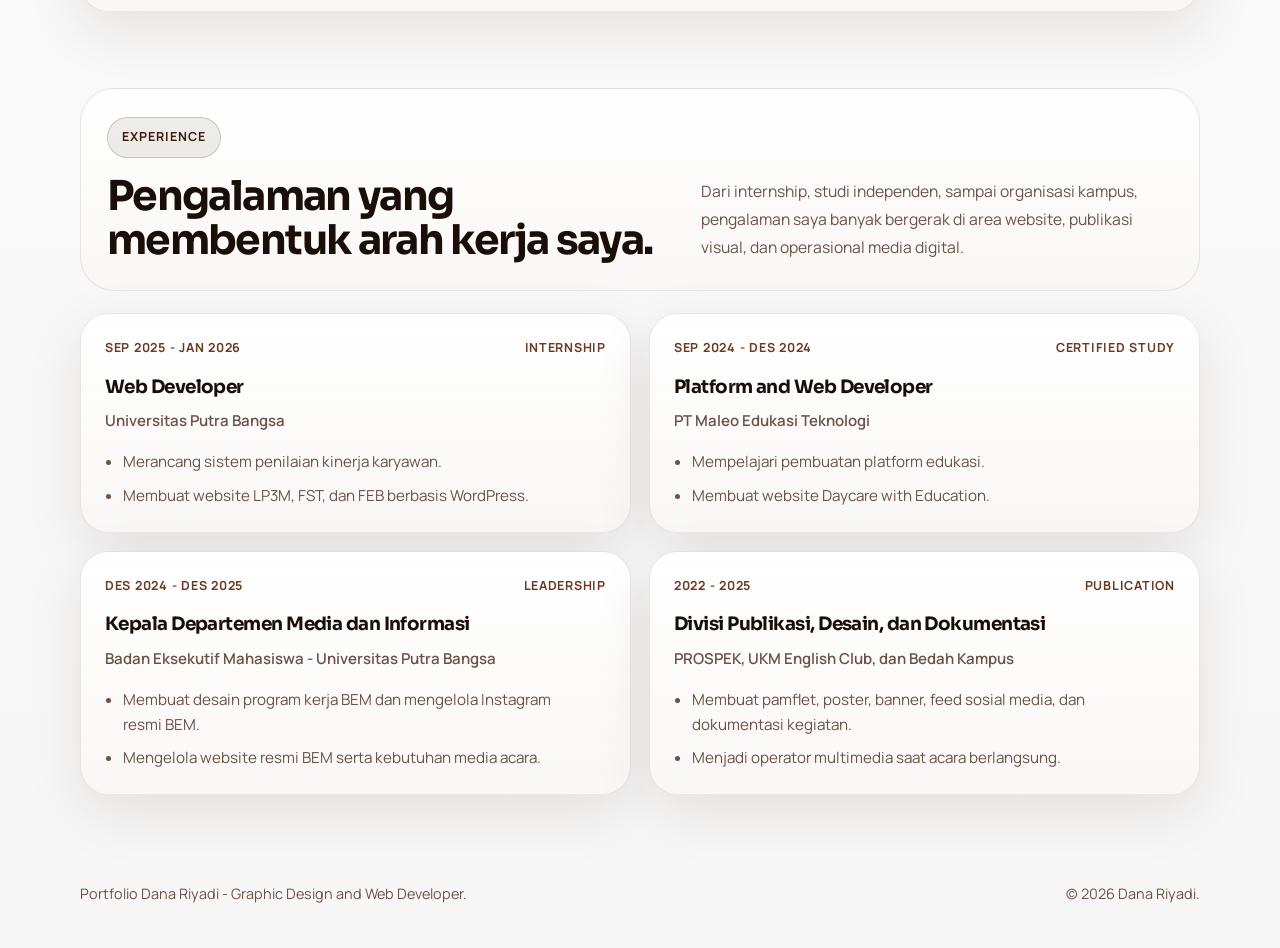
==== commit 663dc4d3: "feat: add custom brand logo to navigation across all pages and simplify site title" ====
--- a/about.html
+++ b/about.html
@@ -16,8 +16,11 @@
       <div class="container">
         <nav class="nav">
           <a class="brand" href="index.html" aria-label="Portfolio Dana Riyadi">
-            <span class="brand-mark"></span>
-            <span class="brand-copy"><strong>DANA RIYADI</strong><small>Portfolio</small></span>
+            <img src="assets/projects/logo.png" alt="Dana Riyadi Logo" class="brand-logo">
+            <span class="brand-copy">
+              <strong>DANA RIYADI</strong>
+              <small>Portfolio</small>
+            </span>
           </a>
           <button class="menu-toggle" type="button" aria-label="Buka menu" aria-expanded="false" aria-controls="nav-menu"><span></span><span></span></button>
           <div class="nav-menu" id="nav-menu">
--- a/style.css
+++ b/style.css
@@ -1,18 +1,18 @@
 :root {
-  --bg: #040811;
-  --bg-alt: #08111f;
-  --surface: rgba(10, 18, 32, 0.72);
-  --surface-strong: rgba(13, 24, 42, 0.96);
-  --surface-soft: rgba(255, 255, 255, 0.04);
-  --text: #f4f8ff;
-  --muted: #9ca9c1;
-  --line: rgba(255, 255, 255, 0.09);
-  --line-strong: rgba(114, 185, 255, 0.28);
-  --accent: #2c7dff;
-  --accent-soft: #79bcff;
-  --accent-fade: rgba(44, 125, 255, 0.18);
-  --success: #b7d7ff;
-  --shadow: 0 18px 56px rgba(0, 0, 0, 0.36);
+  --bg: #ffffff;
+  --bg-alt: #f5f5f5;
+  --surface: rgba(255, 255, 255, 0.92);
+  --surface-strong: rgba(255, 255, 255, 0.99);
+  --surface-soft: rgba(59, 28, 8, 0.04);
+  --text: #1a0f08;
+  --muted: #6b5249;
+  --line: rgba(59, 28, 8, 0.10);
+  --line-strong: rgba(59, 28, 8, 0.32);
+  --accent: #3B1C08;
+  --accent-soft: #6b3a1f;
+  --accent-fade: rgba(59, 28, 8, 0.10);
+  --success: #6b3a1f;
+  --shadow: 0 18px 56px rgba(59, 28, 8, 0.10);
   --radius-lg: 28px;
   --radius-md: 20px;
   --radius-sm: 14px;
@@ -38,9 +38,9 @@
   line-height: 1.65;
   color: var(--text);
   background:
-    radial-gradient(circle at var(--pointer-x, 20%) var(--pointer-y, 0%), rgba(44, 125, 255, 0.18), transparent 28%),
-    radial-gradient(circle at 84% 16%, rgba(121, 188, 255, 0.16), transparent 18%),
-    linear-gradient(180deg, #06111f 0%, #03070d 45%, #02050a 100%);
+    radial-gradient(circle at var(--pointer-x, 20%) var(--pointer-y, 0%), rgba(59, 28, 8, 0.05), transparent 28%),
+    radial-gradient(circle at 84% 16%, rgba(107, 58, 31, 0.04), transparent 18%),
+    linear-gradient(180deg, #ffffff 0%, #fafafa 45%, #f7f7f7 100%);
 }
 
 h1,
@@ -61,11 +61,11 @@
   inset: 0;
   pointer-events: none;
   background-image:
-    linear-gradient(rgba(255, 255, 255, 0.03) 1px, transparent 1px),
-    linear-gradient(90deg, rgba(255, 255, 255, 0.03) 1px, transparent 1px);
+    linear-gradient(rgba(59, 28, 8, 0.05) 1px, transparent 1px),
+    linear-gradient(90deg, rgba(59, 28, 8, 0.05) 1px, transparent 1px);
   background-size: 88px 88px;
   mask-image: radial-gradient(circle at center, rgba(0, 0, 0, 0.95), transparent 82%);
-  opacity: 0.7;
+  opacity: 0.6;
 }
 
 img {
@@ -110,9 +110,9 @@
 }
 
 .site-header.scrolled .nav {
-  background: rgba(4, 8, 17, 0.92);
-  border-color: rgba(121, 188, 255, 0.14);
-  box-shadow: 0 20px 50px rgba(0, 0, 0, 0.22);
+  background: rgba(245, 240, 235, 0.96);
+  border-color: rgba(59, 28, 8, 0.18);
+  box-shadow: 0 20px 50px rgba(59, 28, 8, 0.12);
 }
 
 .nav {
@@ -123,7 +123,7 @@
   padding: 12px 18px;
   border: 1px solid var(--line);
   border-radius: 999px;
-  background: rgba(7, 13, 24, 0.72);
+  background: rgba(255, 250, 245, 0.88);
   backdrop-filter: blur(18px);
   transition: background 180ms ease, border-color 180ms ease, box-shadow 180ms ease;
 }
@@ -132,6 +132,15 @@
   display: inline-flex;
   align-items: center;
   gap: 12px;
+  margin-left: 20px;
+  margin-right: 24px;
+}
+
+.brand-logo {
+  height: 38px;
+  width: auto;
+  object-fit: contain;
+  display: block;
 }
 
 .brand-mark {
@@ -139,7 +148,7 @@
   height: 18px;
   border-radius: 6px;
   background: linear-gradient(135deg, var(--accent), var(--accent-soft));
-  box-shadow: 0 0 0 6px rgba(44, 125, 255, 0.12);
+  box-shadow: 0 0 0 6px rgba(59, 28, 8, 0.10);
 }
 
 .brand-copy {
@@ -177,13 +186,13 @@
 .nav-menu a:hover,
 .nav-menu a.active {
   color: var(--text);
-  background: rgba(255, 255, 255, 0.05);
+  background: rgba(59, 28, 8, 0.07);
 }
 
 .nav-cta {
-  border: 1px solid rgba(121, 188, 255, 0.22);
-  color: var(--text) !important;
-  background: linear-gradient(135deg, rgba(44, 125, 255, 0.22), rgba(121, 188, 255, 0.08));
+  border: 1px solid rgba(59, 28, 8, 0.3);
+  color: #ffffff !important;
+  background: linear-gradient(135deg, rgba(59, 28, 8, 0.90), rgba(107, 58, 31, 0.80));
 }
 
 .menu-toggle {
@@ -192,7 +201,7 @@
   height: 48px;
   border: 1px solid var(--line);
   border-radius: 50%;
-  background: rgba(255, 255, 255, 0.04);
+  background: rgba(59, 28, 8, 0.06);
   align-items: center;
   justify-content: center;
   gap: 5px;
@@ -240,10 +249,10 @@
   gap: 8px;
   width: fit-content;
   padding: 9px 14px;
-  border: 1px solid rgba(121, 188, 255, 0.2);
+  border: 1px solid rgba(59, 28, 8, 0.2);
   border-radius: 999px;
-  background: rgba(9, 17, 31, 0.65);
-  color: var(--success);
+  background: rgba(59, 28, 8, 0.08);
+  color: var(--accent);
   font-size: 0.78rem;
   font-weight: 700;
   letter-spacing: 0.08em;
@@ -323,14 +332,14 @@
 }
 
 .button-primary {
-  background: linear-gradient(135deg, var(--accent), #4b96ff 58%, var(--accent-soft));
+  background: linear-gradient(135deg, var(--accent), #5c2d12 58%, var(--accent-soft));
   color: #ffffff;
-  box-shadow: 0 16px 40px rgba(44, 125, 255, 0.32);
+  box-shadow: 0 16px 40px rgba(59, 28, 8, 0.25);
 }
 
 .button-secondary {
   border-color: var(--line);
-  background: rgba(255, 255, 255, 0.03);
+  background: rgba(59, 28, 8, 0.05);
   color: var(--text);
 }
 
@@ -349,7 +358,7 @@
 .process-card {
   border: 1px solid var(--line);
   border-radius: var(--radius-lg);
-  background: linear-gradient(180deg, rgba(10, 18, 32, 0.86), rgba(6, 10, 18, 0.88));
+  background: linear-gradient(180deg, rgba(255, 255, 255, 0.95), rgba(249, 247, 245, 0.92));
   box-shadow: var(--shadow);
 }
 
@@ -374,13 +383,13 @@
   position: relative;
   min-height: 590px;
   padding: 20px;
-  border: 1px solid rgba(121, 188, 255, 0.16);
+  border: 1px solid rgba(59, 28, 8, 0.10);
   border-radius: 34px;
   background:
-    linear-gradient(160deg, rgba(11, 22, 40, 0.96), rgba(5, 9, 16, 0.96)),
-    radial-gradient(circle at top right, rgba(121, 188, 255, 0.22), transparent 26%);
+    linear-gradient(160deg, rgba(255, 255, 255, 0.99), rgba(248, 246, 244, 0.97)),
+    radial-gradient(circle at top right, rgba(59, 28, 8, 0.06), transparent 26%);
   overflow: hidden;
-  box-shadow: 0 28px 90px rgba(0, 0, 0, 0.44);
+  box-shadow: 0 28px 90px rgba(59, 28, 8, 0.09);
 }
 
 .hero-panel__blur {
@@ -390,9 +399,9 @@
   right: -80px;
   top: -80px;
   border-radius: 50%;
-  background: radial-gradient(circle, rgba(44, 125, 255, 0.44), transparent 66%);
+  background: radial-gradient(circle, rgba(59, 28, 8, 0.18), transparent 66%);
   filter: blur(16px);
-  opacity: 0.8;
+  opacity: 0.6;
 }
 
 .hero-panel__top {
@@ -403,7 +412,7 @@
   justify-content: space-between;
   gap: 12px;
   padding-bottom: 18px;
-  border-bottom: 1px solid rgba(255, 255, 255, 0.08);
+  border-bottom: 1px solid rgba(59, 28, 8, 0.10);
 }
 
 .hero-panel__top p {
@@ -421,15 +430,15 @@
   width: 10px;
   height: 10px;
   border-radius: 50%;
-  background: rgba(255, 255, 255, 0.16);
+  background: rgba(59, 28, 8, 0.16);
 }
 
 .window-dots span:first-child {
-  background: #7eb8ff;
+  background: #3B1C08;
 }
 
 .window-dots span:nth-child(2) {
-  background: rgba(126, 184, 255, 0.6);
+  background: rgba(107, 58, 31, 0.60);
 }
 
 .hero-showcase {
@@ -437,11 +446,11 @@
   z-index: 1;
   margin-top: 24px;
   padding: 24px;
-  border: 1px solid rgba(255, 255, 255, 0.08);
+  border: 1px solid rgba(59, 28, 8, 0.08);
   border-radius: 30px;
   background:
-    linear-gradient(180deg, rgba(255, 255, 255, 0.08), rgba(255, 255, 255, 0.02)),
-    linear-gradient(180deg, rgba(14, 26, 44, 0.86), rgba(6, 10, 18, 0.86));
+    linear-gradient(180deg, rgba(255, 255, 255, 0.80), rgba(250, 248, 246, 0.70)),
+    linear-gradient(180deg, rgba(245, 243, 241, 0.85), rgba(240, 237, 234, 0.85));
 }
 
 .showcase-badge {
@@ -473,8 +482,8 @@
 .showcase-card {
   padding: 15px 17px;
   border-radius: 20px;
-  background: rgba(255, 255, 255, 0.04);
-  border: 1px solid rgba(255, 255, 255, 0.07);
+  background: rgba(255, 255, 255, 0.80);
+  border: 1px solid rgba(59, 28, 8, 0.08);
 }
 
 .showcase-card span,
@@ -509,10 +518,10 @@
   position: absolute;
   z-index: 2;
   padding: 12px 16px;
-  border: 1px solid rgba(121, 188, 255, 0.24);
+  border: 1px solid rgba(59, 28, 8, 0.22);
   border-radius: 999px;
-  background: rgba(6, 12, 23, 0.85);
-  box-shadow: 0 18px 40px rgba(0, 0, 0, 0.28);
+  background: rgba(255, 248, 240, 0.95);
+  box-shadow: 0 18px 40px rgba(59, 28, 8, 0.14);
   color: var(--text);
   font-weight: 700;
 }
@@ -564,9 +573,9 @@
   align-items: center;
   justify-content: center;
   border-radius: 50%;
-  background: rgba(44, 125, 255, 0.14);
-  border: 1px solid rgba(121, 188, 255, 0.18);
-  color: var(--success);
+  background: rgba(59, 28, 8, 0.10);
+  border: 1px solid rgba(59, 28, 8, 0.20);
+  color: var(--accent);
   font-weight: 800;
 }
 
@@ -593,7 +602,7 @@
   padding: 28px 26px;
   border: 1px solid var(--line);
   border-radius: 34px;
-  background: linear-gradient(180deg, rgba(10, 18, 32, 0.76), rgba(6, 10, 18, 0.84));
+  background: linear-gradient(180deg, rgba(255, 255, 255, 0.95), rgba(249, 247, 245, 0.93));
 }
 
 .section-heading h2,
@@ -670,8 +679,8 @@
 .filter-button {
   padding: 9px 13px;
   border-radius: 999px;
-  border: 1px solid rgba(255, 255, 255, 0.08);
-  background: rgba(255, 255, 255, 0.04);
+  border: 1px solid rgba(59, 28, 8, 0.12);
+  background: rgba(59, 28, 8, 0.05);
   color: var(--muted);
 }
 
@@ -686,8 +695,8 @@
 .value-list li {
   padding: 13px 15px;
   border-radius: 16px;
-  border: 1px solid rgba(255, 255, 255, 0.07);
-  background: rgba(255, 255, 255, 0.03);
+  border: 1px solid rgba(59, 28, 8, 0.10);
+  background: rgba(255, 248, 240, 0.60);
   color: var(--muted);
   line-height: 1.6;
 }
@@ -707,7 +716,7 @@
   content: "";
   position: absolute;
   inset: 0;
-  background: linear-gradient(140deg, rgba(121, 188, 255, 0.12), transparent 42%);
+  background: linear-gradient(140deg, rgba(59, 28, 8, 0.06), transparent 42%);
   pointer-events: none;
 }
 
@@ -718,9 +727,9 @@
   align-items: center;
   justify-content: center;
   border-radius: 18px;
-  background: rgba(44, 125, 255, 0.12);
-  border: 1px solid rgba(121, 188, 255, 0.18);
-  color: var(--success);
+  background: rgba(59, 28, 8, 0.10);
+  border: 1px solid rgba(59, 28, 8, 0.20);
+  color: var(--accent);
   font-weight: 800;
 }
 
@@ -747,9 +756,13 @@
 
 .filter-button:hover,
 .filter-button.active {
-  border-color: rgba(121, 188, 255, 0.26);
-  background: rgba(44, 125, 255, 0.12);
+  border-color: rgba(59, 28, 8, 0.30);
+  background: rgba(59, 28, 8, 0.10);
   color: var(--text);
+}
+
+.project-card.is-hidden {
+  display: none !important;
 }
 
 .projects-grid {
@@ -807,9 +820,9 @@
   width: 38px;
   height: 38px;
   place-items: center;
-  border: 1px solid rgba(255, 255, 255, 0.14);
+  border: 1px solid rgba(59, 28, 8, 0.18);
   border-radius: 50%;
-  background: rgba(5, 10, 18, 0.72);
+  background: rgba(255, 248, 240, 0.90);
   color: var(--text);
   font-size: 1.55rem;
   line-height: 1;
@@ -819,8 +832,8 @@
 }
 
 .carousel-button:hover {
-  border-color: rgba(121, 188, 255, 0.34);
-  background: rgba(44, 125, 255, 0.34);
+  border-color: rgba(59, 28, 8, 0.40);
+  background: rgba(59, 28, 8, 0.12);
   transform: translateY(-50%) scale(1.04);
 }
 
@@ -843,7 +856,7 @@
   gap: 6px;
   padding: 8px 10px;
   border-radius: 999px;
-  background: rgba(5, 10, 18, 0.6);
+  background: rgba(255, 248, 240, 0.85);
   overflow: hidden;
   transform: translateX(-50%);
   backdrop-filter: blur(10px);
@@ -854,14 +867,14 @@
   height: 6px;
   flex: 0 0 auto;
   border-radius: 50%;
-  background: rgba(255, 255, 255, 0.36);
+  background: rgba(59, 28, 8, 0.28);
   transition: width 180ms ease, background 180ms ease;
 }
 
 .carousel-dots span.active {
   width: 18px;
   border-radius: 999px;
-  background: var(--text);
+  background: var(--accent);
 }
 
 .project-card {
@@ -901,11 +914,11 @@
   aspect-ratio: 16 / 10;
   border-radius: 22px;
   overflow: hidden;
-  border: 1px solid rgba(121, 188, 255, 0.16);
+  border: 1px solid rgba(59, 28, 8, 0.14);
   background:
-    linear-gradient(180deg, rgba(15, 28, 46, 0.88), rgba(7, 11, 20, 0.92)),
-    radial-gradient(circle at top right, rgba(121, 188, 255, 0.18), transparent 34%);
-  box-shadow: inset 0 1px 0 rgba(255, 255, 255, 0.04);
+    linear-gradient(180deg, rgba(245, 237, 226, 0.88), rgba(236, 225, 212, 0.92)),
+    radial-gradient(circle at top right, rgba(59, 28, 8, 0.10), transparent 34%);
+  box-shadow: inset 0 1px 0 rgba(255, 255, 255, 0.60);
 }
 
 .project-media::after {
@@ -913,7 +926,7 @@
   position: absolute;
   inset: auto 0 0;
   height: 44%;
-  background: linear-gradient(180deg, transparent, rgba(3, 6, 10, 0.28));
+  background: linear-gradient(180deg, transparent, rgba(59, 28, 8, 0.08));
   pointer-events: none;
 }
 
@@ -934,8 +947,8 @@
   min-height: 36px;
   padding: 0 12px;
   border-radius: 999px;
-  border: 1px solid rgba(255, 255, 255, 0.12);
-  background: rgba(5, 10, 18, 0.76);
+  border: 1px solid rgba(59, 28, 8, 0.18);
+  background: rgba(255, 248, 240, 0.92);
   color: var(--text);
   font-size: 0.78rem;
   font-weight: 700;
@@ -1020,13 +1033,13 @@
   grid-template-columns: minmax(0, 1fr) minmax(320px, 0.85fr);
   gap: 22px;
   padding: 28px;
-  border: 1px solid rgba(121, 188, 255, 0.16);
+  border: 1px solid rgba(59, 28, 8, 0.10);
   border-radius: 36px;
   background:
-    linear-gradient(180deg, rgba(11, 22, 40, 0.96), rgba(5, 9, 16, 0.96)),
-    radial-gradient(circle at top right, rgba(121, 188, 255, 0.18), transparent 24%);
+    linear-gradient(180deg, rgba(255, 255, 255, 0.99), rgba(250, 248, 246, 0.97)),
+    radial-gradient(circle at top right, rgba(59, 28, 8, 0.05), transparent 24%);
   overflow: hidden;
-  box-shadow: 0 24px 90px rgba(0, 0, 0, 0.45);
+  box-shadow: 0 24px 90px rgba(59, 28, 8, 0.09);
 }
 
 .contact-list {
@@ -1037,16 +1050,16 @@
 
 .contact-list a {
   padding: 14px 16px;
-  border: 1px solid rgba(255, 255, 255, 0.08);
+  border: 1px solid rgba(59, 28, 8, 0.10);
   border-radius: 18px;
-  background: rgba(255, 255, 255, 0.03);
+  background: rgba(255, 248, 240, 0.60);
   color: var(--text);
   transition: transform 180ms ease, border-color 180ms ease;
 }
 
 .contact-list a:hover {
   transform: translateY(-2px);
-  border-color: rgba(121, 188, 255, 0.24);
+  border-color: rgba(59, 28, 8, 0.28);
 }
 
 .contact-form {
@@ -1056,8 +1069,8 @@
   gap: 16px;
   padding: 22px;
   border-radius: 28px;
-  border: 1px solid rgba(255, 255, 255, 0.08);
-  background: rgba(255, 255, 255, 0.04);
+  border: 1px solid rgba(59, 28, 8, 0.08);
+  background: rgba(255, 255, 255, 0.65);
 }
 
 .contact-side h3 {
@@ -1088,9 +1101,9 @@
 .contact-form input,
 .contact-form textarea {
   width: 100%;
-  border: 1px solid rgba(255, 255, 255, 0.1);
+  border: 1px solid rgba(59, 28, 8, 0.14);
   border-radius: 18px;
-  background: rgba(4, 9, 17, 0.74);
+  background: rgba(255, 252, 247, 0.90);
   color: var(--text);
   padding: 16px 18px;
   resize: vertical;
@@ -1100,8 +1113,8 @@
 .contact-form input:focus,
 .contact-form textarea:focus {
   outline: none;
-  border-color: rgba(121, 188, 255, 0.4);
-  box-shadow: 0 0 0 4px rgba(44, 125, 255, 0.12);
+  border-color: rgba(59, 28, 8, 0.40);
+  box-shadow: 0 0 0 4px rgba(59, 28, 8, 0.08);
 }
 
 .form-note {
@@ -1109,6 +1122,148 @@
   margin: 0;
   color: var(--success);
   line-height: 1.6;
+}
+
+/* ─── About Section with Photo ──────────────────────────────────────────── */
+
+.about-landing-grid {
+  display: grid;
+  grid-template-columns: 380px 1fr;
+  gap: 52px;
+  align-items: start;
+}
+
+.about-photo-col {
+  position: sticky;
+  top: 110px;
+}
+
+.about-photo-frame {
+  position: relative;
+  border-radius: 28px;
+  overflow: hidden;
+  border: 1px solid var(--line);
+  box-shadow: var(--shadow);
+  background: var(--bg-alt);
+}
+
+.about-photo {
+  width: 100%;
+  aspect-ratio: 3 / 4;
+  object-fit: cover;
+  object-position: top center;
+  display: block;
+  transition: transform 400ms ease;
+}
+
+.about-photo-frame:hover .about-photo {
+  transform: scale(1.03);
+}
+
+.about-photo-badge {
+  position: absolute;
+  bottom: 16px;
+  left: 50%;
+  transform: translateX(-50%);
+  white-space: nowrap;
+}
+
+.about-info-col {
+  display: flex;
+  flex-direction: column;
+  gap: 0;
+}
+
+.about-info-cards {
+  display: grid;
+  gap: 16px;
+  margin-top: 4px;
+}
+
+@media (max-width: 1080px) {
+  .about-landing-grid {
+    grid-template-columns: 1fr;
+    gap: 32px;
+  }
+
+  .about-photo-col {
+    position: static;
+  }
+
+  .about-photo-frame {
+    max-width: 340px;
+    margin: 0 auto;
+  }
+
+  .about-photo {
+    aspect-ratio: 4 / 5;
+  }
+}
+
+/* ─── Video Thumbnail Card ──────────────────────────────────────────────── */
+
+
+.video-thumb-link {
+  display: block;
+  text-decoration: none;
+  border-radius: 22px;
+  overflow: hidden;
+}
+
+.video-thumb {
+  position: relative;
+  overflow: hidden;
+  border-radius: 22px;
+}
+
+.video-thumb img {
+  width: 100%;
+  height: 100%;
+  object-fit: cover;
+  display: block;
+  transition: transform 300ms ease;
+}
+
+.video-thumb-link:hover .video-thumb img {
+  transform: scale(1.04);
+}
+
+.video-play-btn {
+  position: absolute;
+  inset: 0;
+  display: flex;
+  align-items: center;
+  justify-content: center;
+  background: rgba(59, 28, 8, 0.22);
+  transition: background 220ms ease;
+}
+
+.video-play-btn svg {
+  filter: drop-shadow(0 4px 16px rgba(0,0,0,0.28));
+  transition: transform 220ms cubic-bezier(0.34, 1.46, 0.64, 1);
+}
+
+.video-thumb-link:hover .video-play-btn {
+  background: rgba(59, 28, 8, 0.36);
+}
+
+.video-thumb-link:hover .video-play-btn svg {
+  transform: scale(1.12);
+}
+
+.video-yt-badge {
+  position: absolute;
+  bottom: 14px;
+  right: 14px;
+  padding: 4px 10px;
+  border-radius: 999px;
+  background: rgba(255, 248, 240, 0.92);
+  color: var(--accent);
+  font-size: 0.72rem;
+  font-weight: 700;
+  letter-spacing: 0.06em;
+  text-transform: uppercase;
+  backdrop-filter: blur(8px);
 }
 
 .site-footer {
@@ -1169,6 +1324,11 @@
     position: relative;
     border-radius: 28px;
     padding: 12px 14px;
+  }
+
+  .brand {
+    margin-left: 10px;
+    margin-right: 10px;
   }
 
   .menu-toggle {
@@ -1185,7 +1345,7 @@
     padding: 14px;
     border: 1px solid var(--line);
     border-radius: 24px;
-    background: rgba(6, 11, 20, 0.96);
+    background: rgba(255, 250, 245, 0.98);
     opacity: 0;
     visibility: hidden;
     transform: translateY(-10px);
@@ -1289,3 +1449,303 @@
     transform: none;
   }
 }
+
+/* ─── Portfolio Picker Modal ─────────────────────────────────────────────── */
+
+.portfolio-modal-overlay {
+  position: fixed;
+  inset: 0;
+  z-index: 100;
+  display: flex;
+  align-items: center;
+  justify-content: center;
+  padding: 20px;
+  background: rgba(59, 28, 8, 0.45);
+  backdrop-filter: blur(12px);
+  -webkit-backdrop-filter: blur(12px);
+  opacity: 0;
+  transition: opacity 260ms cubic-bezier(0.4, 0, 0.2, 1);
+}
+
+.portfolio-modal-overlay[hidden] {
+  display: none;
+}
+
+.portfolio-modal-overlay.is-open {
+  opacity: 1;
+}
+
+.portfolio-modal {
+  position: relative;
+  width: 100%;
+  max-width: 540px;
+  padding: 36px 32px 28px;
+  border: 1px solid rgba(59, 28, 8, 0.12);
+  border-radius: var(--radius-lg);
+  background: linear-gradient(145deg, #ffffff 0%, #f9f8f7 100%);
+  box-shadow: 0 40px 100px rgba(59, 28, 8, 0.18), 0 0 0 1px rgba(59, 28, 8, 0.05) inset;
+  transform: translateY(24px) scale(0.97);
+  transition: transform 300ms cubic-bezier(0.34, 1.46, 0.64, 1);
+  overflow: hidden;
+}
+
+.portfolio-modal::before {
+  content: "";
+  position: absolute;
+  inset: 0;
+  background: radial-gradient(ellipse at 30% 0%, rgba(59, 28, 8, 0.07), transparent 55%),
+              radial-gradient(ellipse at 80% 100%, rgba(107, 58, 31, 0.04), transparent 45%);
+  pointer-events: none;
+}
+
+.portfolio-modal-overlay.is-open .portfolio-modal {
+  transform: translateY(0) scale(1);
+}
+
+.modal-close {
+  position: absolute;
+  top: 18px;
+  right: 18px;
+  display: flex;
+  align-items: center;
+  justify-content: center;
+  width: 38px;
+  height: 38px;
+  border: 1px solid rgba(59, 28, 8, 0.14);
+  border-radius: 50%;
+  background: rgba(59, 28, 8, 0.06);
+  color: var(--muted);
+  transition: background 180ms ease, color 180ms ease, border-color 180ms ease, transform 180ms ease;
+  z-index: 1;
+}
+
+.modal-close:hover {
+  background: rgba(59, 28, 8, 0.12);
+  color: var(--text);
+  border-color: rgba(59, 28, 8, 0.28);
+  transform: rotate(90deg);
+}
+
+.modal-header {
+  margin-bottom: 28px;
+}
+
+.modal-eyebrow {
+  display: inline-flex;
+  align-items: center;
+  gap: 7px;
+  padding: 6px 12px;
+  border: 1px solid rgba(59, 28, 8, 0.24);
+  border-radius: 999px;
+  background: rgba(59, 28, 8, 0.08);
+  color: var(--accent);
+  font-size: 0.72rem;
+  font-weight: 700;
+  letter-spacing: 0.1em;
+  text-transform: uppercase;
+  margin-bottom: 14px;
+}
+
+.modal-eyebrow::before {
+  content: "";
+  width: 6px;
+  height: 6px;
+  border-radius: 50%;
+  background: var(--accent);
+  animation: pulse-dot 1.8s ease-in-out infinite;
+}
+
+@keyframes pulse-dot {
+  0%, 100% { opacity: 1; transform: scale(1); }
+  50% { opacity: 0.4; transform: scale(0.7); }
+}
+
+.modal-title {
+  font-family: "Sora", sans-serif;
+  font-size: 1.6rem;
+  font-weight: 700;
+  line-height: 1.25;
+  margin: 0 0 8px;
+  background: linear-gradient(135deg, #1a0f08 0%, #3B1C08 100%);
+  -webkit-background-clip: text;
+  -webkit-text-fill-color: transparent;
+  background-clip: text;
+}
+
+.modal-subtitle {
+  color: var(--muted);
+  font-size: 0.9rem;
+  margin: 0;
+}
+
+.modal-categories {
+  display: flex;
+  flex-direction: column;
+  gap: 12px;
+  margin-bottom: 20px;
+}
+
+.modal-category-card {
+  position: relative;
+  display: flex;
+  align-items: center;
+  gap: 18px;
+  padding: 18px 20px;
+  border: 1px solid rgba(59, 28, 8, 0.08);
+  border-radius: var(--radius-md);
+  background: rgba(255, 255, 255, 0.75);
+  text-decoration: none;
+  color: var(--text);
+  transition: background 220ms ease, border-color 220ms ease, transform 220ms cubic-bezier(0.34, 1.46, 0.64, 1), box-shadow 220ms ease;
+  overflow: hidden;
+}
+
+.modal-category-card::after {
+  content: "";
+  position: absolute;
+  inset: 0;
+  background: linear-gradient(135deg, rgba(59, 28, 8, 0.06), transparent 60%);
+  opacity: 0;
+  transition: opacity 220ms ease;
+}
+
+.modal-category-card:hover {
+  border-color: rgba(59, 28, 8, 0.30);
+  background: rgba(59, 28, 8, 0.06);
+  transform: translateX(4px);
+  box-shadow: 0 8px 32px rgba(59, 28, 8, 0.10);
+}
+
+.modal-category-card:hover::after {
+  opacity: 1;
+}
+
+.mcc-icon {
+  display: flex;
+  align-items: center;
+  justify-content: center;
+  flex-shrink: 0;
+  width: 54px;
+  height: 54px;
+  border: 1px solid rgba(59, 28, 8, 0.18);
+  border-radius: var(--radius-sm);
+  background: rgba(59, 28, 8, 0.08);
+  color: var(--accent);
+  transition: background 220ms ease, border-color 220ms ease, color 220ms ease;
+  z-index: 1;
+}
+
+.modal-category-card:hover .mcc-icon {
+  background: rgba(59, 28, 8, 0.15);
+  border-color: rgba(59, 28, 8, 0.35);
+  color: #1a0f08;
+}
+
+.mcc-body {
+  flex: 1;
+  min-width: 0;
+  z-index: 1;
+}
+
+.mcc-body h3 {
+  font-family: "Sora", sans-serif;
+  font-size: 1rem;
+  font-weight: 600;
+  margin: 0 0 4px;
+  transition: color 200ms ease;
+}
+
+.modal-category-card:hover .mcc-body h3 {
+  color: #3B1C08;
+}
+
+.mcc-body p {
+  font-size: 0.82rem;
+  color: var(--muted);
+  margin: 0;
+  white-space: nowrap;
+  overflow: hidden;
+  text-overflow: ellipsis;
+}
+
+.mcc-arrow {
+  flex-shrink: 0;
+  display: flex;
+  align-items: center;
+  justify-content: center;
+  width: 32px;
+  height: 32px;
+  border-radius: 50%;
+  border: 1px solid rgba(59, 28, 8, 0.12);
+  color: var(--muted);
+  transition: background 220ms ease, border-color 220ms ease, color 220ms ease, transform 220ms ease;
+  z-index: 1;
+}
+
+.modal-category-card:hover .mcc-arrow {
+  background: rgba(59, 28, 8, 0.12);
+  border-color: rgba(59, 28, 8, 0.30);
+  color: var(--accent);
+  transform: translateX(3px);
+}
+
+.mcc-badge {
+  position: absolute;
+  top: 12px;
+  right: 54px;
+  padding: 3px 9px;
+  border-radius: 999px;
+  border: 1px solid rgba(59, 28, 8, 0.18);
+  background: rgba(59, 28, 8, 0.08);
+  color: var(--accent);
+  font-size: 0.68rem;
+  font-weight: 700;
+  letter-spacing: 0.05em;
+  z-index: 1;
+}
+
+.modal-hint {
+  text-align: center;
+  font-size: 0.78rem;
+  color: rgba(122, 96, 85, 0.55);
+  margin: 0;
+}
+
+.portfolio-modal-overlay.is-open .modal-category-card:nth-child(1) {
+  animation: card-slide-in 320ms cubic-bezier(0.34, 1.46, 0.64, 1) 60ms both;
+}
+.portfolio-modal-overlay.is-open .modal-category-card:nth-child(2) {
+  animation: card-slide-in 320ms cubic-bezier(0.34, 1.46, 0.64, 1) 120ms both;
+}
+.portfolio-modal-overlay.is-open .modal-category-card:nth-child(3) {
+  animation: card-slide-in 320ms cubic-bezier(0.34, 1.46, 0.64, 1) 180ms both;
+}
+
+@keyframes card-slide-in {
+  from {
+    opacity: 0;
+    transform: translateX(-12px);
+  }
+  to {
+    opacity: 1;
+    transform: translateX(0);
+  }
+}
+
+@media (max-width: 480px) {
+  .portfolio-modal {
+    padding: 28px 20px 22px;
+  }
+
+  .modal-title {
+    font-size: 1.3rem;
+  }
+
+  .mcc-body p {
+    display: none;
+  }
+
+  .mcc-badge {
+    display: none;
+  }
+}
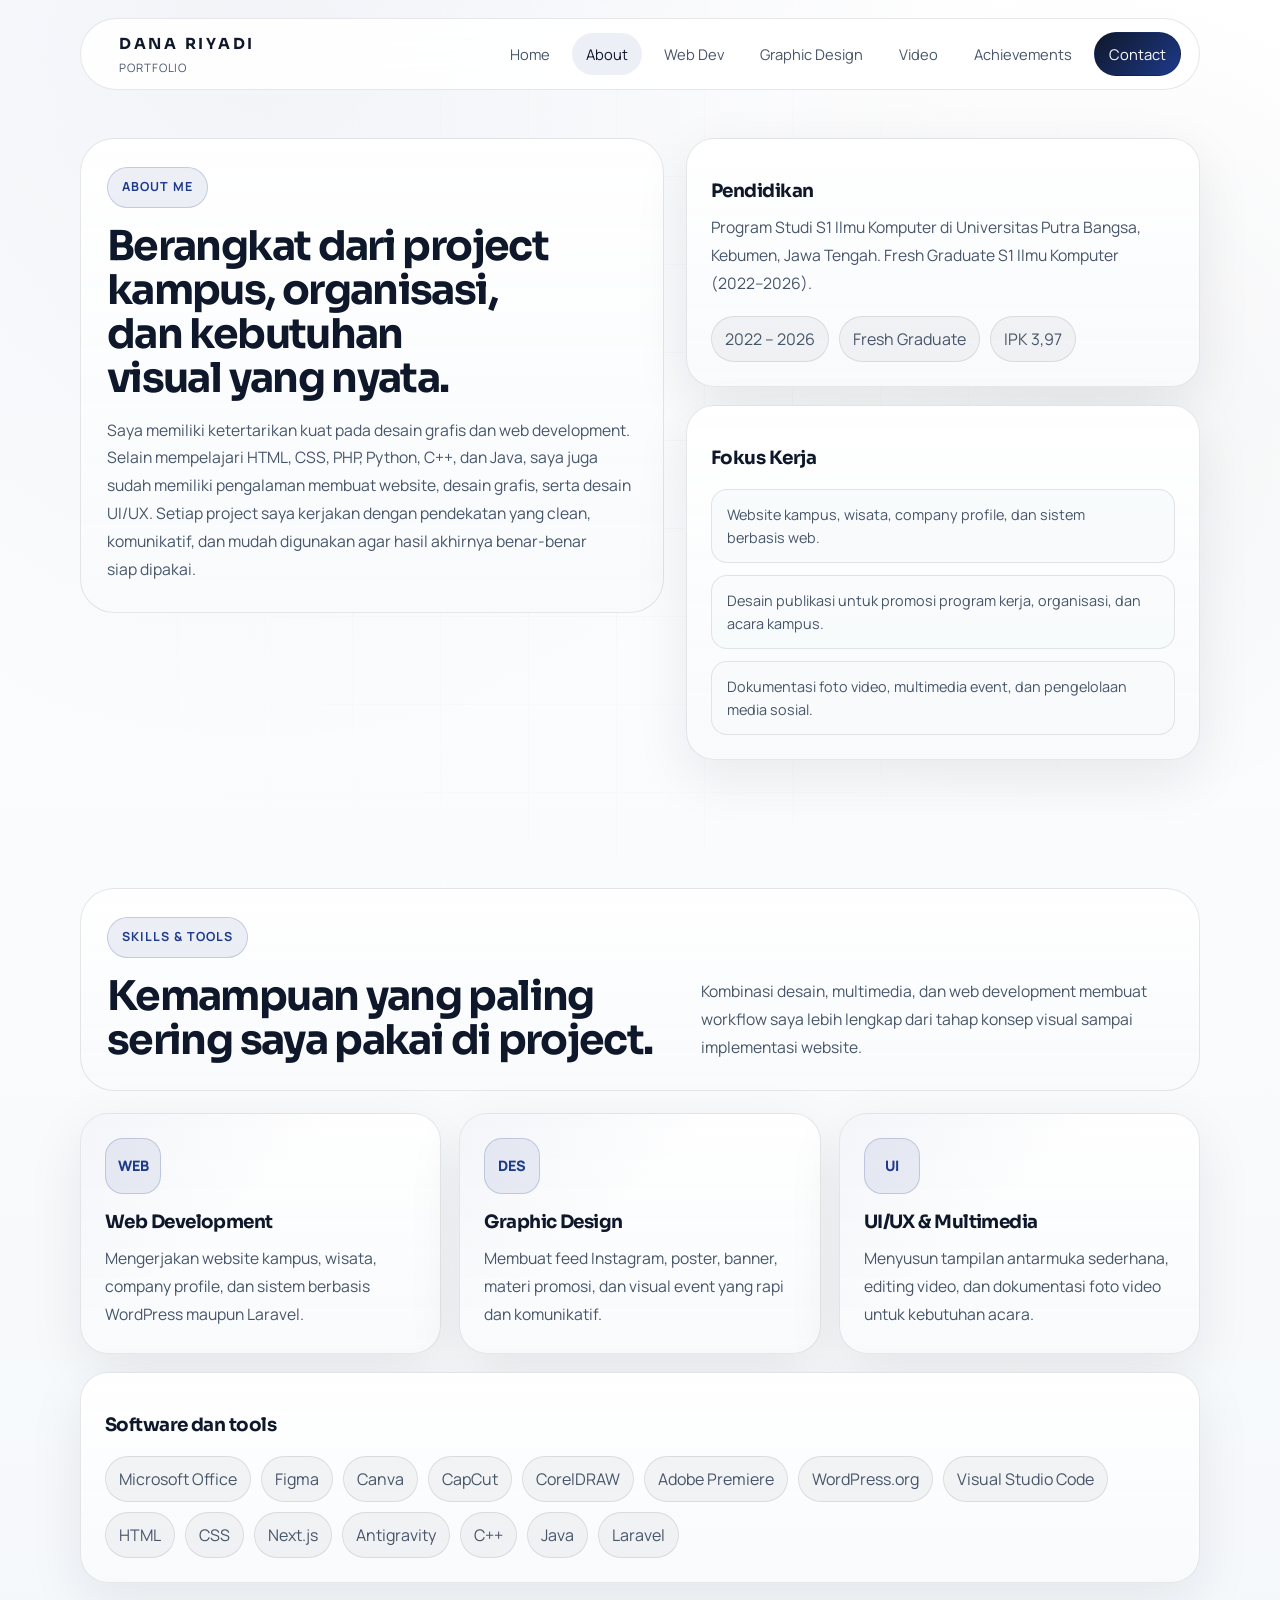
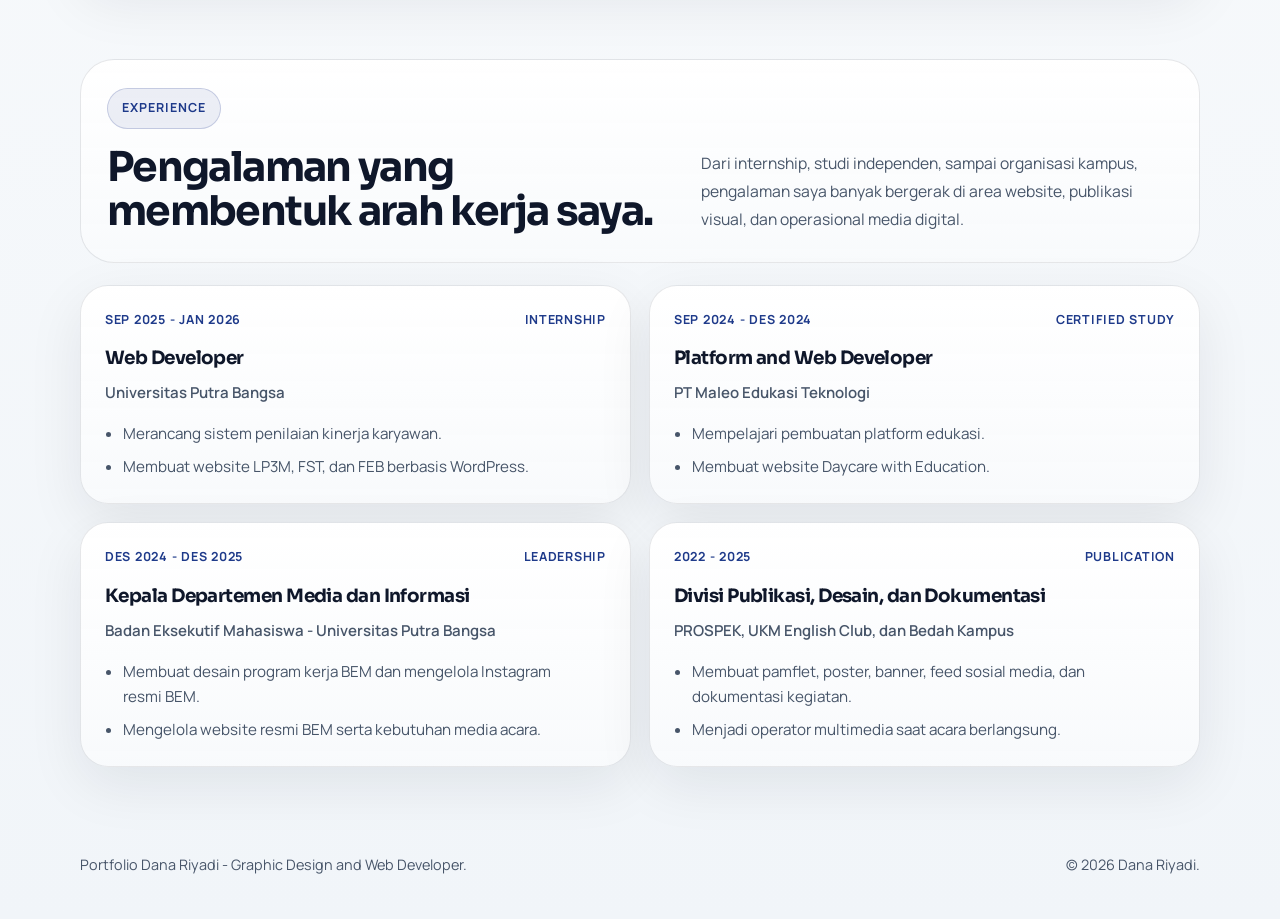
==== commit d09a87e8: "refactor: update brand assets, refine professional credentials, and modernize color palette across p" ====
--- a/about.html
+++ b/about.html
@@ -5,6 +5,7 @@
   <meta name="viewport" content="width=device-width, initial-scale=1.0">
   <meta name="description" content="Tentang Dana Riyadi, graphic designer dan web developer dari Kebumen.">
   <title>About | Dana Riyadi</title>
+  <link rel="icon" type="image/png" href="assets/projects/logo.png">
   <link rel="preconnect" href="https://fonts.googleapis.com">
   <link rel="preconnect" href="https://fonts.gstatic.com" crossorigin>
   <link href="https://fonts.googleapis.com/css2?family=Manrope:wght@400;500;600;700;800&family=Sora:wght@500;600;700;800&display=swap" rel="stylesheet">
@@ -16,7 +17,6 @@
       <div class="container">
         <nav class="nav">
           <a class="brand" href="index.html" aria-label="Portfolio Dana Riyadi">
-            <img src="assets/projects/logo.png" alt="Dana Riyadi Logo" class="brand-logo">
             <span class="brand-copy">
               <strong>DANA RIYADI</strong>
               <small>Portfolio</small>
@@ -55,13 +55,12 @@
               <h3>Pendidikan</h3>
               <p>
                 Program Studi S1 Ilmu Komputer di Universitas Putra Bangsa, Kebumen, Jawa Tengah.
-                Lulusan S1 Ilmu Komputer.
+                Fresh Graduate S1 Ilmu Komputer (2022–2026).
               </p>
               <div class="tag-list">
-                <span>Sep 2022 - sekarang</span>
-                <span>Universitas Putra Bangsa</span>
-                <span>S1 Ilmu Komputer</span>
-                <span>Lulusan</span>
+                <span>2022 – 2026</span>
+                <span>Fresh Graduate</span>
+                <span>IPK 3,97</span>
               </div>
             </article>
 
@@ -113,7 +112,7 @@
             <div class="tag-list skill-cloud">
               <span>Microsoft Office</span><span>Figma</span><span>Canva</span><span>CapCut</span><span>CorelDRAW</span>
               <span>Adobe Premiere</span><span>WordPress.org</span><span>Visual Studio Code</span><span>HTML</span>
-              <span>CSS</span><span>PHP</span><span>Python</span><span>C++</span><span>Java</span><span>Laravel</span>
+              <span>CSS</span><span>Next.js</span><span>Antigravity</span><span>C++</span><span>Java</span><span>Laravel</span>
             </div>
           </article>
         </div>
--- a/style.css
+++ b/style.css
@@ -1,18 +1,18 @@
 :root {
   --bg: #ffffff;
-  --bg-alt: #f5f5f5;
-  --surface: rgba(255, 255, 255, 0.92);
+  --bg-alt: #f8fafc;
+  --surface: rgba(255, 255, 255, 0.96);
   --surface-strong: rgba(255, 255, 255, 0.99);
-  --surface-soft: rgba(59, 28, 8, 0.04);
-  --text: #1a0f08;
-  --muted: #6b5249;
-  --line: rgba(59, 28, 8, 0.10);
-  --line-strong: rgba(59, 28, 8, 0.32);
-  --accent: #3B1C08;
-  --accent-soft: #6b3a1f;
-  --accent-fade: rgba(59, 28, 8, 0.10);
-  --success: #6b3a1f;
-  --shadow: 0 18px 56px rgba(59, 28, 8, 0.10);
+  --surface-soft: rgba(15, 23, 42, 0.03);
+  --text: #0f172a;
+  --muted: #475569;
+  --line: rgba(15, 23, 42, 0.10);
+  --line-strong: rgba(15, 23, 42, 0.24);
+  --accent: #0f172a;
+  --accent-soft: #1e3a8a;
+  --accent-fade: rgba(30, 58, 138, 0.08);
+  --success: #1e3a8a;
+  --shadow: 0 18px 56px rgba(15, 23, 42, 0.08);
   --radius-lg: 28px;
   --radius-md: 20px;
   --radius-sm: 14px;
@@ -38,9 +38,9 @@
   line-height: 1.65;
   color: var(--text);
   background:
-    radial-gradient(circle at var(--pointer-x, 20%) var(--pointer-y, 0%), rgba(59, 28, 8, 0.05), transparent 28%),
-    radial-gradient(circle at 84% 16%, rgba(107, 58, 31, 0.04), transparent 18%),
-    linear-gradient(180deg, #ffffff 0%, #fafafa 45%, #f7f7f7 100%);
+    radial-gradient(circle at var(--pointer-x, 20%) var(--pointer-y, 0%), rgba(30, 58, 138, 0.06), transparent 28%),
+    radial-gradient(circle at 84% 16%, rgba(15, 23, 42, 0.04), transparent 18%),
+    linear-gradient(180deg, #ffffff 0%, #f8fafc 45%, #f1f5f9 100%);
 }
 
 h1,
@@ -61,8 +61,8 @@
   inset: 0;
   pointer-events: none;
   background-image:
-    linear-gradient(rgba(59, 28, 8, 0.05) 1px, transparent 1px),
-    linear-gradient(90deg, rgba(59, 28, 8, 0.05) 1px, transparent 1px);
+    linear-gradient(rgba(15, 23, 42, 0.04) 1px, transparent 1px),
+    linear-gradient(90deg, rgba(15, 23, 42, 0.04) 1px, transparent 1px);
   background-size: 88px 88px;
   mask-image: radial-gradient(circle at center, rgba(0, 0, 0, 0.95), transparent 82%);
   opacity: 0.6;
@@ -110,9 +110,9 @@
 }
 
 .site-header.scrolled .nav {
-  background: rgba(245, 240, 235, 0.96);
-  border-color: rgba(59, 28, 8, 0.18);
-  box-shadow: 0 20px 50px rgba(59, 28, 8, 0.12);
+  background: rgba(255, 255, 255, 0.96);
+  border-color: rgba(15, 23, 42, 0.14);
+  box-shadow: 0 20px 50px rgba(15, 23, 42, 0.08);
 }
 
 .nav {
@@ -123,7 +123,7 @@
   padding: 12px 18px;
   border: 1px solid var(--line);
   border-radius: 999px;
-  background: rgba(255, 250, 245, 0.88);
+  background: rgba(255, 255, 255, 0.90);
   backdrop-filter: blur(18px);
   transition: background 180ms ease, border-color 180ms ease, box-shadow 180ms ease;
 }
@@ -147,8 +147,8 @@
   width: 18px;
   height: 18px;
   border-radius: 6px;
-  background: linear-gradient(135deg, var(--accent), var(--accent-soft));
-  box-shadow: 0 0 0 6px rgba(59, 28, 8, 0.10);
+  background: linear-gradient(135deg, #0F172A, #1E3A8A);
+  box-shadow: 0 0 0 6px rgba(30, 58, 138, 0.10);
 }
 
 .brand-copy {
@@ -186,13 +186,13 @@
 .nav-menu a:hover,
 .nav-menu a.active {
   color: var(--text);
-  background: rgba(59, 28, 8, 0.07);
+  background: rgba(30, 58, 138, 0.08);
 }
 
 .nav-cta {
-  border: 1px solid rgba(59, 28, 8, 0.3);
+  border: 1px solid rgba(15, 23, 42, 0.2);
   color: #ffffff !important;
-  background: linear-gradient(135deg, rgba(59, 28, 8, 0.90), rgba(107, 58, 31, 0.80));
+  background: linear-gradient(135deg, #0F172A, #1E3A8A);
 }
 
 .menu-toggle {
@@ -201,7 +201,7 @@
   height: 48px;
   border: 1px solid var(--line);
   border-radius: 50%;
-  background: rgba(59, 28, 8, 0.06);
+  background: rgba(15, 23, 42, 0.05);
   align-items: center;
   justify-content: center;
   gap: 5px;
@@ -249,10 +249,10 @@
   gap: 8px;
   width: fit-content;
   padding: 9px 14px;
-  border: 1px solid rgba(59, 28, 8, 0.2);
+  border: 1px solid rgba(30, 58, 138, 0.2);
   border-radius: 999px;
-  background: rgba(59, 28, 8, 0.08);
-  color: var(--accent);
+  background: rgba(30, 58, 138, 0.08);
+  color: #1E3A8A;
   font-size: 0.78rem;
   font-weight: 700;
   letter-spacing: 0.08em;
@@ -297,7 +297,7 @@
 
 .hero-lead {
   max-width: 52ch;
-  color: rgba(244, 248, 255, 0.88) !important;
+  color: #1e293b !important;
   font-size: 1.08rem !important;
   font-weight: 600;
   line-height: 1.72 !important;
@@ -332,14 +332,14 @@
 }
 
 .button-primary {
-  background: linear-gradient(135deg, var(--accent), #5c2d12 58%, var(--accent-soft));
+  background: linear-gradient(135deg, #0F172A 0%, #1E3A8A 58%, #2563EB 100%);
   color: #ffffff;
-  box-shadow: 0 16px 40px rgba(59, 28, 8, 0.25);
+  box-shadow: 0 16px 40px rgba(15, 23, 42, 0.20);
 }
 
 .button-secondary {
   border-color: var(--line);
-  background: rgba(59, 28, 8, 0.05);
+  background: rgba(15, 23, 42, 0.04);
   color: var(--text);
 }
 
@@ -358,7 +358,7 @@
 .process-card {
   border: 1px solid var(--line);
   border-radius: var(--radius-lg);
-  background: linear-gradient(180deg, rgba(255, 255, 255, 0.95), rgba(249, 247, 245, 0.92));
+  background: linear-gradient(180deg, rgba(255, 255, 255, 0.98), rgba(248, 250, 252, 0.95));
   box-shadow: var(--shadow);
 }
 
@@ -383,13 +383,13 @@
   position: relative;
   min-height: 590px;
   padding: 20px;
-  border: 1px solid rgba(59, 28, 8, 0.10);
+  border: 1px solid rgba(15, 23, 42, 0.10);
   border-radius: 34px;
   background:
-    linear-gradient(160deg, rgba(255, 255, 255, 0.99), rgba(248, 246, 244, 0.97)),
-    radial-gradient(circle at top right, rgba(59, 28, 8, 0.06), transparent 26%);
+    linear-gradient(160deg, rgba(255, 255, 255, 0.99), rgba(248, 250, 252, 0.97)),
+    radial-gradient(circle at top right, rgba(30, 58, 138, 0.06), transparent 26%);
   overflow: hidden;
-  box-shadow: 0 28px 90px rgba(59, 28, 8, 0.09);
+  box-shadow: 0 28px 90px rgba(15, 23, 42, 0.08);
 }
 
 .hero-panel__blur {
@@ -399,7 +399,7 @@
   right: -80px;
   top: -80px;
   border-radius: 50%;
-  background: radial-gradient(circle, rgba(59, 28, 8, 0.18), transparent 66%);
+  background: radial-gradient(circle, rgba(30, 58, 138, 0.15), transparent 66%);
   filter: blur(16px);
   opacity: 0.6;
 }
@@ -412,7 +412,7 @@
   justify-content: space-between;
   gap: 12px;
   padding-bottom: 18px;
-  border-bottom: 1px solid rgba(59, 28, 8, 0.10);
+  border-bottom: 1px solid rgba(15, 23, 42, 0.10);
 }
 
 .hero-panel__top p {
@@ -430,15 +430,15 @@
   width: 10px;
   height: 10px;
   border-radius: 50%;
-  background: rgba(59, 28, 8, 0.16);
+  background: rgba(15, 23, 42, 0.16);
 }
 
 .window-dots span:first-child {
-  background: #3B1C08;
+  background: #0F172A;
 }
 
 .window-dots span:nth-child(2) {
-  background: rgba(107, 58, 31, 0.60);
+  background: rgba(30, 58, 138, 0.60);
 }
 
 .hero-showcase {
@@ -446,11 +446,10 @@
   z-index: 1;
   margin-top: 24px;
   padding: 24px;
-  border: 1px solid rgba(59, 28, 8, 0.08);
+  border: 1px solid rgba(15, 23, 42, 0.08);
   border-radius: 30px;
   background:
-    linear-gradient(180deg, rgba(255, 255, 255, 0.80), rgba(250, 248, 246, 0.70)),
-    linear-gradient(180deg, rgba(245, 243, 241, 0.85), rgba(240, 237, 234, 0.85));
+    linear-gradient(180deg, rgba(255, 255, 255, 0.90), rgba(248, 250, 252, 0.85));
 }
 
 .showcase-badge {
@@ -482,8 +481,8 @@
 .showcase-card {
   padding: 15px 17px;
   border-radius: 20px;
-  background: rgba(255, 255, 255, 0.80);
-  border: 1px solid rgba(59, 28, 8, 0.08);
+  background: rgba(255, 255, 255, 0.90);
+  border: 1px solid rgba(15, 23, 42, 0.08);
 }
 
 .showcase-card span,
@@ -518,11 +517,11 @@
   position: absolute;
   z-index: 2;
   padding: 12px 16px;
-  border: 1px solid rgba(59, 28, 8, 0.22);
+  border: 1px solid rgba(30, 58, 138, 0.18);
   border-radius: 999px;
-  background: rgba(255, 248, 240, 0.95);
-  box-shadow: 0 18px 40px rgba(59, 28, 8, 0.14);
-  color: var(--text);
+  background: rgba(255, 255, 255, 0.96);
+  box-shadow: 0 18px 40px rgba(15, 23, 42, 0.10);
+  color: #0F172A;
   font-weight: 700;
 }
 
@@ -573,9 +572,9 @@
   align-items: center;
   justify-content: center;
   border-radius: 50%;
-  background: rgba(59, 28, 8, 0.10);
-  border: 1px solid rgba(59, 28, 8, 0.20);
-  color: var(--accent);
+  background: rgba(30, 58, 138, 0.08);
+  border: 1px solid rgba(30, 58, 138, 0.20);
+  color: #1E3A8A;
   font-weight: 800;
 }
 
@@ -602,7 +601,7 @@
   padding: 28px 26px;
   border: 1px solid var(--line);
   border-radius: 34px;
-  background: linear-gradient(180deg, rgba(255, 255, 255, 0.95), rgba(249, 247, 245, 0.93));
+  background: linear-gradient(180deg, rgba(255, 255, 255, 0.98), rgba(248, 250, 252, 0.95));
 }
 
 .section-heading h2,
@@ -679,8 +678,8 @@
 .filter-button {
   padding: 9px 13px;
   border-radius: 999px;
-  border: 1px solid rgba(59, 28, 8, 0.12);
-  background: rgba(59, 28, 8, 0.05);
+  border: 1px solid rgba(15, 23, 42, 0.10);
+  background: rgba(15, 23, 42, 0.04);
   color: var(--muted);
 }
 
@@ -695,8 +694,8 @@
 .value-list li {
   padding: 13px 15px;
   border-radius: 16px;
-  border: 1px solid rgba(59, 28, 8, 0.10);
-  background: rgba(255, 248, 240, 0.60);
+  border: 1px solid rgba(15, 23, 42, 0.10);
+  background: rgba(248, 250, 252, 0.80);
   color: var(--muted);
   line-height: 1.6;
 }
@@ -716,7 +715,7 @@
   content: "";
   position: absolute;
   inset: 0;
-  background: linear-gradient(140deg, rgba(59, 28, 8, 0.06), transparent 42%);
+  background: linear-gradient(140deg, rgba(30, 58, 138, 0.05), transparent 42%);
   pointer-events: none;
 }
 
@@ -727,9 +726,9 @@
   align-items: center;
   justify-content: center;
   border-radius: 18px;
-  background: rgba(59, 28, 8, 0.10);
-  border: 1px solid rgba(59, 28, 8, 0.20);
-  color: var(--accent);
+  background: rgba(30, 58, 138, 0.08);
+  border: 1px solid rgba(30, 58, 138, 0.20);
+  color: #1E3A8A;
   font-weight: 800;
 }
 
@@ -756,9 +755,9 @@
 
 .filter-button:hover,
 .filter-button.active {
-  border-color: rgba(59, 28, 8, 0.30);
-  background: rgba(59, 28, 8, 0.10);
-  color: var(--text);
+  border-color: rgba(30, 58, 138, 0.30);
+  background: rgba(30, 58, 138, 0.10);
+  color: #0f172a;
 }
 
 .project-card.is-hidden {
@@ -820,10 +819,10 @@
   width: 38px;
   height: 38px;
   place-items: center;
-  border: 1px solid rgba(59, 28, 8, 0.18);
+  border: 1px solid rgba(15, 23, 42, 0.14);
   border-radius: 50%;
-  background: rgba(255, 248, 240, 0.90);
-  color: var(--text);
+  background: rgba(255, 255, 255, 0.92);
+  color: #0f172a;
   font-size: 1.55rem;
   line-height: 1;
   transform: translateY(-50%);
@@ -832,8 +831,8 @@
 }
 
 .carousel-button:hover {
-  border-color: rgba(59, 28, 8, 0.40);
-  background: rgba(59, 28, 8, 0.12);
+  border-color: rgba(30, 58, 138, 0.40);
+  background: rgba(30, 58, 138, 0.12);
   transform: translateY(-50%) scale(1.04);
 }
 
@@ -856,7 +855,7 @@
   gap: 6px;
   padding: 8px 10px;
   border-radius: 999px;
-  background: rgba(255, 248, 240, 0.85);
+  background: rgba(255, 255, 255, 0.90);
   overflow: hidden;
   transform: translateX(-50%);
   backdrop-filter: blur(10px);
@@ -867,14 +866,14 @@
   height: 6px;
   flex: 0 0 auto;
   border-radius: 50%;
-  background: rgba(59, 28, 8, 0.28);
+  background: rgba(15, 23, 42, 0.20);
   transition: width 180ms ease, background 180ms ease;
 }
 
 .carousel-dots span.active {
   width: 18px;
   border-radius: 999px;
-  background: var(--accent);
+  background: var(--accent-soft);
 }
 
 .project-card {
@@ -914,10 +913,10 @@
   aspect-ratio: 16 / 10;
   border-radius: 22px;
   overflow: hidden;
-  border: 1px solid rgba(59, 28, 8, 0.14);
+  border: 1px solid rgba(15, 23, 42, 0.10);
   background:
-    linear-gradient(180deg, rgba(245, 237, 226, 0.88), rgba(236, 225, 212, 0.92)),
-    radial-gradient(circle at top right, rgba(59, 28, 8, 0.10), transparent 34%);
+    linear-gradient(180deg, rgba(248, 250, 252, 0.90), rgba(241, 245, 249, 0.95)),
+    radial-gradient(circle at top right, rgba(30, 58, 138, 0.08), transparent 34%);
   box-shadow: inset 0 1px 0 rgba(255, 255, 255, 0.60);
 }
 
@@ -926,7 +925,7 @@
   position: absolute;
   inset: auto 0 0;
   height: 44%;
-  background: linear-gradient(180deg, transparent, rgba(59, 28, 8, 0.08));
+  background: linear-gradient(180deg, transparent, rgba(15, 23, 42, 0.06));
   pointer-events: none;
 }
 
@@ -947,9 +946,9 @@
   min-height: 36px;
   padding: 0 12px;
   border-radius: 999px;
-  border: 1px solid rgba(59, 28, 8, 0.18);
-  background: rgba(255, 248, 240, 0.92);
-  color: var(--text);
+  border: 1px solid rgba(30, 58, 138, 0.18);
+  background: rgba(255, 255, 255, 0.95);
+  color: #0F172A;
   font-size: 0.78rem;
   font-weight: 700;
   letter-spacing: 0.04em;
@@ -1033,13 +1032,13 @@
   grid-template-columns: minmax(0, 1fr) minmax(320px, 0.85fr);
   gap: 22px;
   padding: 28px;
-  border: 1px solid rgba(59, 28, 8, 0.10);
+  border: 1px solid rgba(15, 23, 42, 0.10);
   border-radius: 36px;
   background:
-    linear-gradient(180deg, rgba(255, 255, 255, 0.99), rgba(250, 248, 246, 0.97)),
-    radial-gradient(circle at top right, rgba(59, 28, 8, 0.05), transparent 24%);
+    linear-gradient(180deg, rgba(255, 255, 255, 0.99), rgba(248, 250, 252, 0.97)),
+    radial-gradient(circle at top right, rgba(30, 58, 138, 0.06), transparent 24%);
   overflow: hidden;
-  box-shadow: 0 24px 90px rgba(59, 28, 8, 0.09);
+  box-shadow: 0 24px 90px rgba(15, 23, 42, 0.08);
 }
 
 .contact-list {
@@ -1050,16 +1049,16 @@
 
 .contact-list a {
   padding: 14px 16px;
-  border: 1px solid rgba(59, 28, 8, 0.10);
+  border: 1px solid rgba(15, 23, 42, 0.10);
   border-radius: 18px;
-  background: rgba(255, 248, 240, 0.60);
-  color: var(--text);
+  background: rgba(248, 250, 252, 0.80);
+  color: #0F172A;
   transition: transform 180ms ease, border-color 180ms ease;
 }
 
 .contact-list a:hover {
   transform: translateY(-2px);
-  border-color: rgba(59, 28, 8, 0.28);
+  border-color: rgba(30, 58, 138, 0.30);
 }
 
 .contact-form {
@@ -1069,8 +1068,8 @@
   gap: 16px;
   padding: 22px;
   border-radius: 28px;
-  border: 1px solid rgba(59, 28, 8, 0.08);
-  background: rgba(255, 255, 255, 0.65);
+  border: 1px solid rgba(15, 23, 42, 0.08);
+  background: rgba(255, 255, 255, 0.85);
 }
 
 .contact-side h3 {
@@ -1101,10 +1100,10 @@
 .contact-form input,
 .contact-form textarea {
   width: 100%;
-  border: 1px solid rgba(59, 28, 8, 0.14);
+  border: 1px solid rgba(15, 23, 42, 0.12);
   border-radius: 18px;
-  background: rgba(255, 252, 247, 0.90);
-  color: var(--text);
+  background: rgba(255, 255, 255, 0.95);
+  color: #0F172A;
   padding: 16px 18px;
   resize: vertical;
   transition: border-color 180ms ease, box-shadow 180ms ease;
@@ -1113,8 +1112,8 @@
 .contact-form input:focus,
 .contact-form textarea:focus {
   outline: none;
-  border-color: rgba(59, 28, 8, 0.40);
-  box-shadow: 0 0 0 4px rgba(59, 28, 8, 0.08);
+  border-color: #1E3A8A;
+  box-shadow: 0 0 0 4px rgba(30, 58, 138, 0.10);
 }
 
 .form-note {
@@ -1234,7 +1233,7 @@
   display: flex;
   align-items: center;
   justify-content: center;
-  background: rgba(59, 28, 8, 0.22);
+  background: rgba(15, 23, 42, 0.25);
   transition: background 220ms ease;
 }
 
@@ -1244,7 +1243,7 @@
 }
 
 .video-thumb-link:hover .video-play-btn {
-  background: rgba(59, 28, 8, 0.36);
+  background: rgba(15, 23, 42, 0.40);
 }
 
 .video-thumb-link:hover .video-play-btn svg {
@@ -1257,8 +1256,8 @@
   right: 14px;
   padding: 4px 10px;
   border-radius: 999px;
-  background: rgba(255, 248, 240, 0.92);
-  color: var(--accent);
+  background: rgba(255, 255, 255, 0.95);
+  color: #1E3A8A;
   font-size: 0.72rem;
   font-weight: 700;
   letter-spacing: 0.06em;
@@ -1345,7 +1344,7 @@
     padding: 14px;
     border: 1px solid var(--line);
     border-radius: 24px;
-    background: rgba(255, 250, 245, 0.98);
+    background: rgba(255, 255, 255, 0.98);
     opacity: 0;
     visibility: hidden;
     transform: translateY(-10px);
@@ -1460,7 +1459,7 @@
   align-items: center;
   justify-content: center;
   padding: 20px;
-  background: rgba(59, 28, 8, 0.45);
+  background: rgba(15, 23, 42, 0.50);
   backdrop-filter: blur(12px);
   -webkit-backdrop-filter: blur(12px);
   opacity: 0;
@@ -1480,10 +1479,10 @@
   width: 100%;
   max-width: 540px;
   padding: 36px 32px 28px;
-  border: 1px solid rgba(59, 28, 8, 0.12);
+  border: 1px solid rgba(15, 23, 42, 0.10);
   border-radius: var(--radius-lg);
-  background: linear-gradient(145deg, #ffffff 0%, #f9f8f7 100%);
-  box-shadow: 0 40px 100px rgba(59, 28, 8, 0.18), 0 0 0 1px rgba(59, 28, 8, 0.05) inset;
+  background: linear-gradient(145deg, #ffffff 0%, #f8fafc 100%);
+  box-shadow: 0 40px 100px rgba(15, 23, 42, 0.20), 0 0 0 1px rgba(15, 23, 42, 0.05) inset;
   transform: translateY(24px) scale(0.97);
   transition: transform 300ms cubic-bezier(0.34, 1.46, 0.64, 1);
   overflow: hidden;
@@ -1493,8 +1492,8 @@
   content: "";
   position: absolute;
   inset: 0;
-  background: radial-gradient(ellipse at 30% 0%, rgba(59, 28, 8, 0.07), transparent 55%),
-              radial-gradient(ellipse at 80% 100%, rgba(107, 58, 31, 0.04), transparent 45%);
+  background: radial-gradient(ellipse at 30% 0%, rgba(30, 58, 138, 0.07), transparent 55%),
+              radial-gradient(ellipse at 80% 100%, rgba(15, 23, 42, 0.04), transparent 45%);
   pointer-events: none;
 }
 
@@ -1511,18 +1510,18 @@
   justify-content: center;
   width: 38px;
   height: 38px;
-  border: 1px solid rgba(59, 28, 8, 0.14);
+  border: 1px solid rgba(15, 23, 42, 0.12);
   border-radius: 50%;
-  background: rgba(59, 28, 8, 0.06);
+  background: rgba(15, 23, 42, 0.04);
   color: var(--muted);
   transition: background 180ms ease, color 180ms ease, border-color 180ms ease, transform 180ms ease;
   z-index: 1;
 }
 
 .modal-close:hover {
-  background: rgba(59, 28, 8, 0.12);
-  color: var(--text);
-  border-color: rgba(59, 28, 8, 0.28);
+  background: rgba(30, 58, 138, 0.10);
+  color: #0F172A;
+  border-color: rgba(30, 58, 138, 0.24);
   transform: rotate(90deg);
 }
 
@@ -1535,10 +1534,10 @@
   align-items: center;
   gap: 7px;
   padding: 6px 12px;
-  border: 1px solid rgba(59, 28, 8, 0.24);
+  border: 1px solid rgba(30, 58, 138, 0.20);
   border-radius: 999px;
-  background: rgba(59, 28, 8, 0.08);
-  color: var(--accent);
+  background: rgba(30, 58, 138, 0.08);
+  color: #1E3A8A;
   font-size: 0.72rem;
   font-weight: 700;
   letter-spacing: 0.1em;
@@ -1551,7 +1550,7 @@
   width: 6px;
   height: 6px;
   border-radius: 50%;
-  background: var(--accent);
+  background: #1E3A8A;
   animation: pulse-dot 1.8s ease-in-out infinite;
 }
 
@@ -1566,7 +1565,7 @@
   font-weight: 700;
   line-height: 1.25;
   margin: 0 0 8px;
-  background: linear-gradient(135deg, #1a0f08 0%, #3B1C08 100%);
+  background: linear-gradient(135deg, #0F172A 0%, #1E3A8A 100%);
   -webkit-background-clip: text;
   -webkit-text-fill-color: transparent;
   background-clip: text;
@@ -1591,11 +1590,11 @@
   align-items: center;
   gap: 18px;
   padding: 18px 20px;
-  border: 1px solid rgba(59, 28, 8, 0.08);
+  border: 1px solid rgba(15, 23, 42, 0.08);
   border-radius: var(--radius-md);
-  background: rgba(255, 255, 255, 0.75);
+  background: rgba(255, 255, 255, 0.85);
   text-decoration: none;
-  color: var(--text);
+  color: #0F172A;
   transition: background 220ms ease, border-color 220ms ease, transform 220ms cubic-bezier(0.34, 1.46, 0.64, 1), box-shadow 220ms ease;
   overflow: hidden;
 }
@@ -1604,16 +1603,16 @@
   content: "";
   position: absolute;
   inset: 0;
-  background: linear-gradient(135deg, rgba(59, 28, 8, 0.06), transparent 60%);
+  background: linear-gradient(135deg, rgba(30, 58, 138, 0.06), transparent 60%);
   opacity: 0;
   transition: opacity 220ms ease;
 }
 
 .modal-category-card:hover {
-  border-color: rgba(59, 28, 8, 0.30);
-  background: rgba(59, 28, 8, 0.06);
+  border-color: rgba(30, 58, 138, 0.30);
+  background: rgba(30, 58, 138, 0.06);
   transform: translateX(4px);
-  box-shadow: 0 8px 32px rgba(59, 28, 8, 0.10);
+  box-shadow: 0 8px 32px rgba(15, 23, 42, 0.08);
 }
 
 .modal-category-card:hover::after {
@@ -1627,18 +1626,18 @@
   flex-shrink: 0;
   width: 54px;
   height: 54px;
-  border: 1px solid rgba(59, 28, 8, 0.18);
+  border: 1px solid rgba(30, 58, 138, 0.20);
   border-radius: var(--radius-sm);
-  background: rgba(59, 28, 8, 0.08);
-  color: var(--accent);
+  background: rgba(30, 58, 138, 0.08);
+  color: #1E3A8A;
   transition: background 220ms ease, border-color 220ms ease, color 220ms ease;
   z-index: 1;
 }
 
 .modal-category-card:hover .mcc-icon {
-  background: rgba(59, 28, 8, 0.15);
-  border-color: rgba(59, 28, 8, 0.35);
-  color: #1a0f08;
+  background: rgba(30, 58, 138, 0.15);
+  border-color: rgba(30, 58, 138, 0.35);
+  color: #0F172A;
 }
 
 .mcc-body {
@@ -1656,7 +1655,7 @@
 }
 
 .modal-category-card:hover .mcc-body h3 {
-  color: #3B1C08;
+  color: #1E3A8A;
 }
 
 .mcc-body p {
@@ -1676,16 +1675,16 @@
   width: 32px;
   height: 32px;
   border-radius: 50%;
-  border: 1px solid rgba(59, 28, 8, 0.12);
+  border: 1px solid rgba(15, 23, 42, 0.10);
   color: var(--muted);
   transition: background 220ms ease, border-color 220ms ease, color 220ms ease, transform 220ms ease;
   z-index: 1;
 }
 
 .modal-category-card:hover .mcc-arrow {
-  background: rgba(59, 28, 8, 0.12);
-  border-color: rgba(59, 28, 8, 0.30);
-  color: var(--accent);
+  background: rgba(30, 58, 138, 0.10);
+  border-color: rgba(30, 58, 138, 0.30);
+  color: #1E3A8A;
   transform: translateX(3px);
 }
 
@@ -1695,9 +1694,9 @@
   right: 54px;
   padding: 3px 9px;
   border-radius: 999px;
-  border: 1px solid rgba(59, 28, 8, 0.18);
-  background: rgba(59, 28, 8, 0.08);
-  color: var(--accent);
+  border: 1px solid rgba(30, 58, 138, 0.20);
+  background: rgba(30, 58, 138, 0.08);
+  color: #1E3A8A;
   font-size: 0.68rem;
   font-weight: 700;
   letter-spacing: 0.05em;
@@ -1707,7 +1706,7 @@
 .modal-hint {
   text-align: center;
   font-size: 0.78rem;
-  color: rgba(122, 96, 85, 0.55);
+  color: rgba(71, 85, 105, 0.65);
   margin: 0;
 }
 
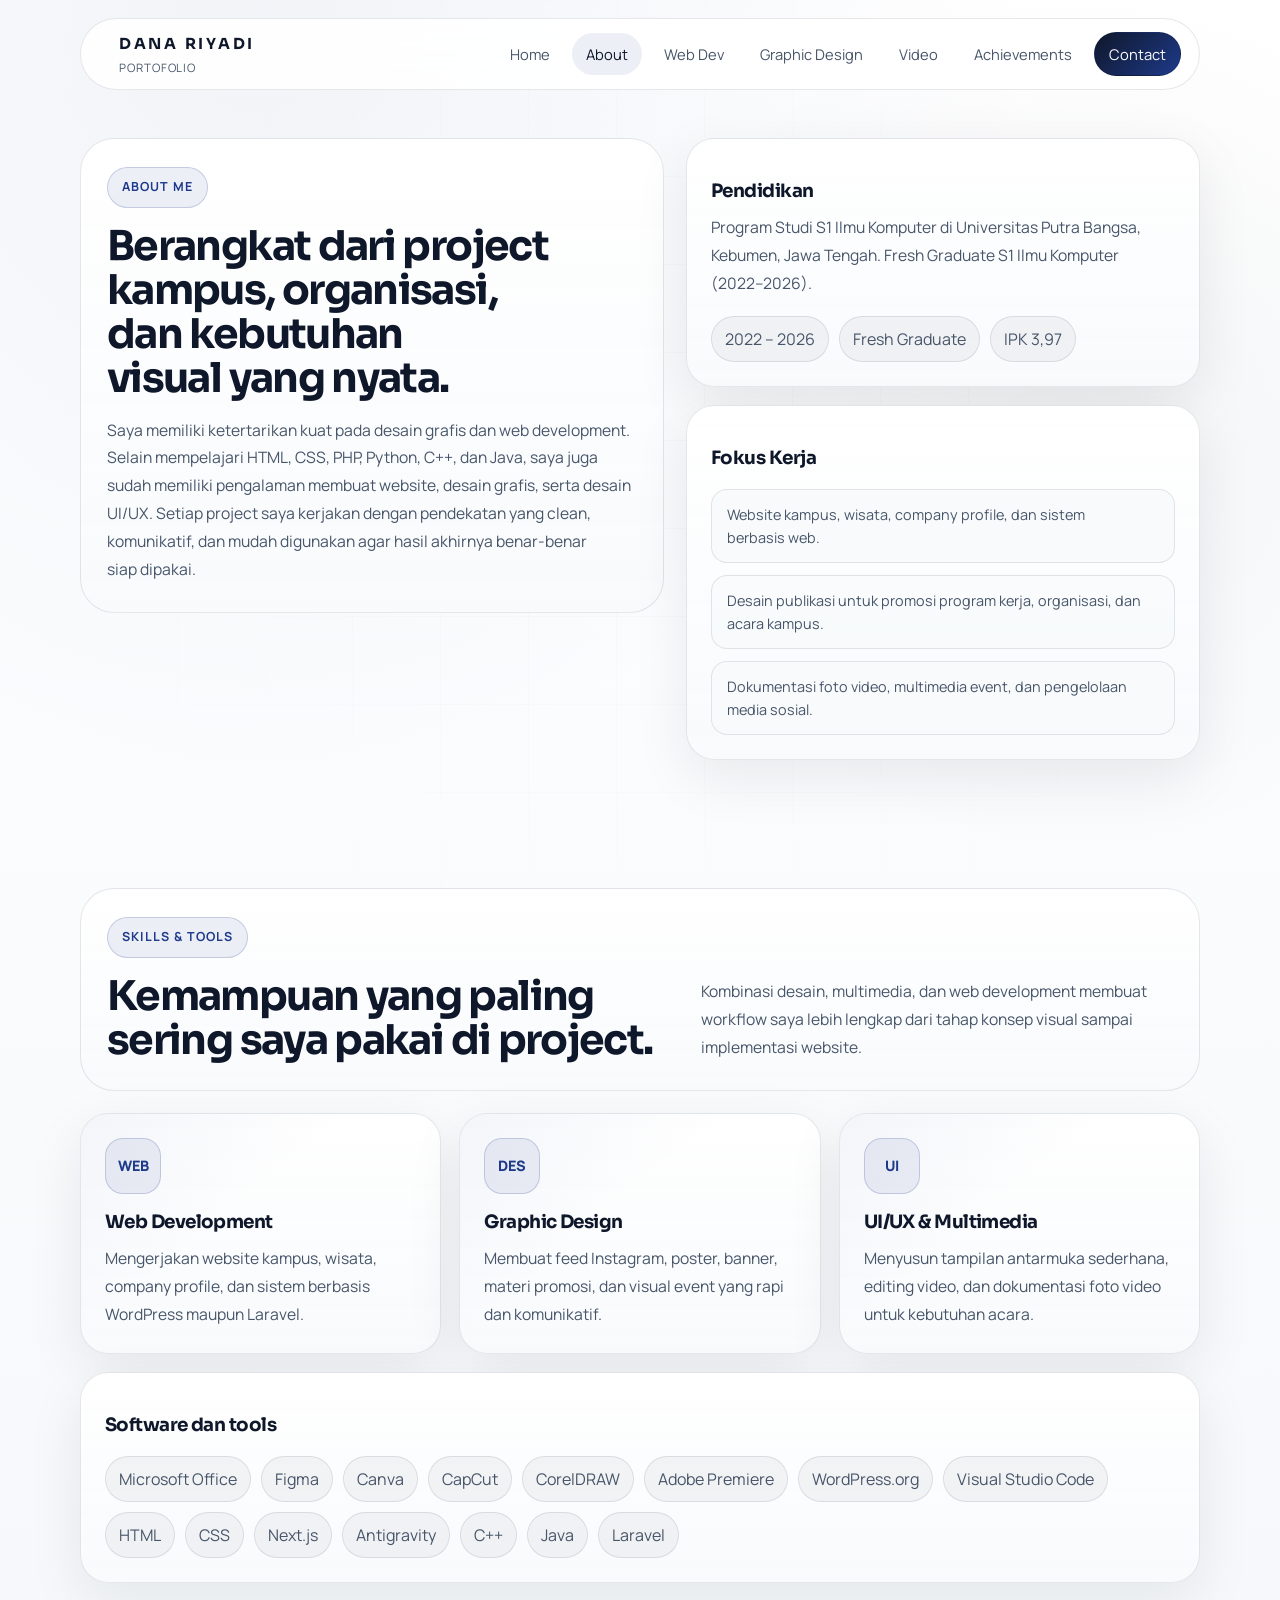
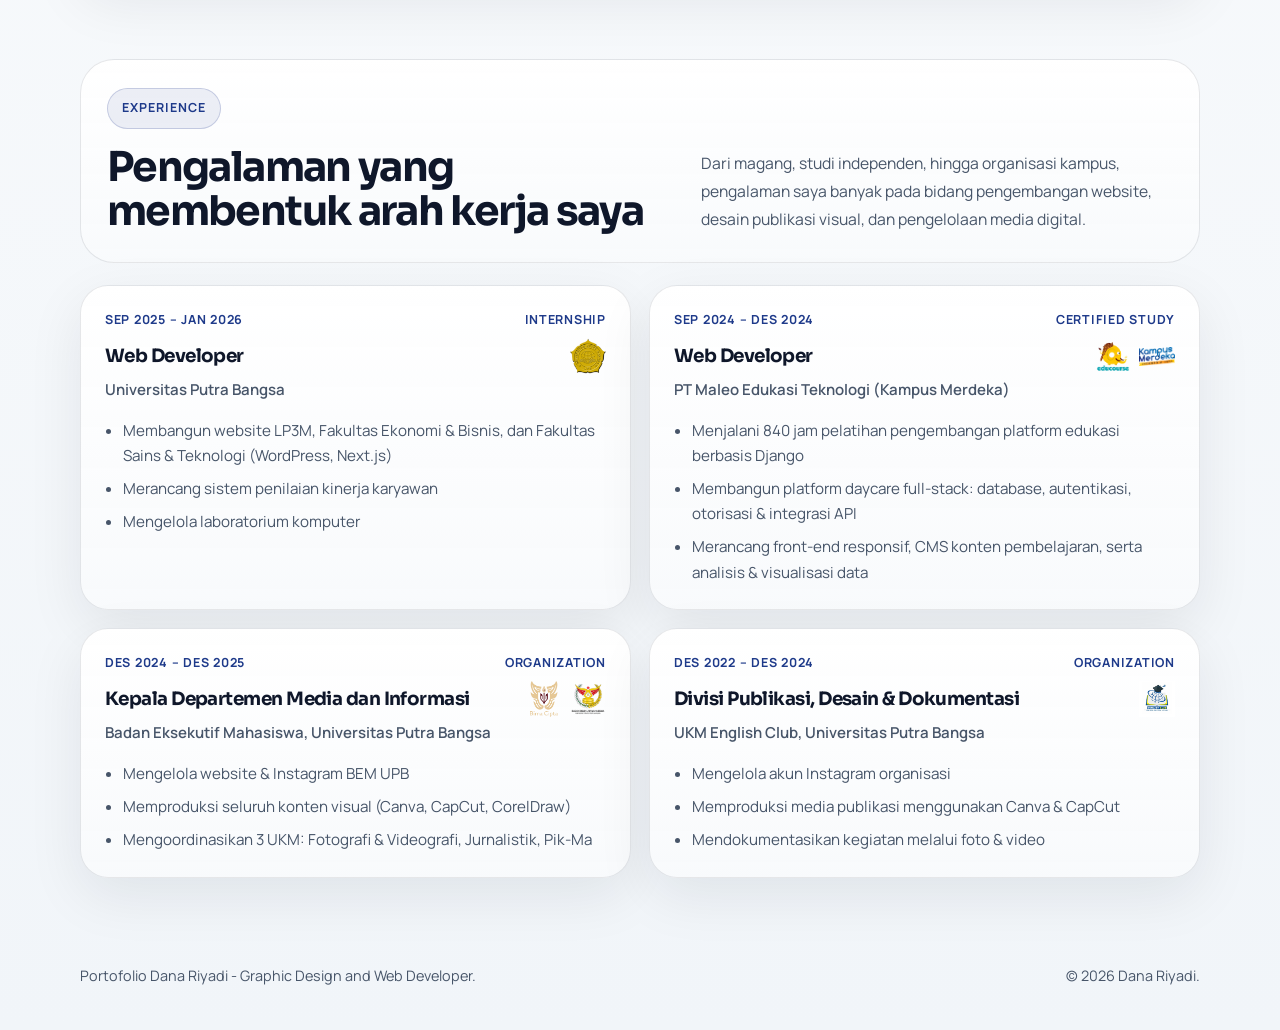
==== commit 975aed4e: "refactor: update terminology from "Portfolio" to "Portofolio", add experience logo support, and refi" ====
--- a/about.html
+++ b/about.html
@@ -16,10 +16,10 @@
     <header class="site-header" id="top">
       <div class="container">
         <nav class="nav">
-          <a class="brand" href="index.html" aria-label="Portfolio Dana Riyadi">
+          <a class="brand" href="index.html" aria-label="Portofolio Dana Riyadi">
             <span class="brand-copy">
               <strong>DANA RIYADI</strong>
-              <small>Portfolio</small>
+              <small>Portofolio</small>
             </span>
           </a>
           <button class="menu-toggle" type="button" aria-label="Buka menu" aria-expanded="false" aria-controls="nav-menu"><span></span><span></span></button>
@@ -123,49 +123,73 @@
           <div class="section-heading section-heading--split reveal">
             <div>
               <span class="section-label">Experience</span>
-              <h2>Pengalaman yang membentuk arah kerja saya.</h2>
+              <h2>Pengalaman yang membentuk arah kerja saya</h2>
             </div>
             <p>
-              Dari internship, studi independen, sampai organisasi kampus, pengalaman saya banyak bergerak
-              di area website, publikasi visual, dan operasional media digital.
+              Dari magang, studi independen, hingga organisasi kampus, pengalaman saya banyak pada bidang pengembangan website, desain publikasi visual, dan pengelolaan media digital.
             </p>
           </div>
 
           <div class="experience-grid">
             <article class="glass-card reveal experience-card">
-              <div class="experience-meta"><span>Sep 2025 - Jan 2026</span><span>Internship</span></div>
-              <h3>Web Developer</h3>
+              <div class="experience-meta">
+                <span>Sep 2025 – Jan 2026</span>
+                <span>Internship</span>
+              </div>
+              <div class="experience-title-row">
+                <h3>Web Developer</h3>
+                <img src="assets/projects/logo pengalaman/upb.png" alt="Logo Universitas Putra Bangsa" class="experience-title-logo">
+              </div>
               <h4>Universitas Putra Bangsa</h4>
               <ul class="experience-list">
-                <li>Merancang sistem penilaian kinerja karyawan.</li>
-                <li>Membuat website LP3M, FST, dan FEB berbasis WordPress.</li>
-              </ul>
-            </article>
-            <article class="glass-card reveal experience-card">
-              <div class="experience-meta"><span>Sep 2024 - Des 2024</span><span>Certified Study</span></div>
-              <h3>Platform and Web Developer</h3>
-              <h4>PT Maleo Edukasi Teknologi</h4>
-              <ul class="experience-list">
-                <li>Mempelajari pembuatan platform edukasi.</li>
-                <li>Membuat website Daycare with Education.</li>
-              </ul>
-            </article>
-            <article class="glass-card reveal experience-card">
-              <div class="experience-meta"><span>Des 2024 - Des 2025</span><span>Leadership</span></div>
-              <h3>Kepala Departemen Media dan Informasi</h3>
-              <h4>Badan Eksekutif Mahasiswa - Universitas Putra Bangsa</h4>
-              <ul class="experience-list">
-                <li>Membuat desain program kerja BEM dan mengelola Instagram resmi BEM.</li>
-                <li>Mengelola website resmi BEM serta kebutuhan media acara.</li>
-              </ul>
-            </article>
-            <article class="glass-card reveal experience-card">
-              <div class="experience-meta"><span>2022 - 2025</span><span>Publication</span></div>
-              <h3>Divisi Publikasi, Desain, dan Dokumentasi</h3>
-              <h4>PROSPEK, UKM English Club, dan Bedah Kampus</h4>
-              <ul class="experience-list">
-                <li>Membuat pamflet, poster, banner, feed sosial media, dan dokumentasi kegiatan.</li>
-                <li>Menjadi operator multimedia saat acara berlangsung.</li>
+                <li>Membangun website LP3M, Fakultas Ekonomi &amp; Bisnis, dan Fakultas Sains &amp; Teknologi (WordPress, Next.js)</li>
+                <li>Merancang sistem penilaian kinerja karyawan</li>
+                <li>Mengelola laboratorium komputer</li>
+              </ul>
+            </article>
+            <article class="glass-card reveal experience-card">
+              <div class="experience-meta"><span>Sep 2024 – Des 2024</span><span>Certified Study</span></div>
+              <div class="experience-title-row">
+                <h3>Web Developer</h3>
+                <div style="display:flex;align-items:center;gap:8px;">
+                  <img src="assets/projects/logo pengalaman/educourse.png" alt="Logo Educourse" class="experience-title-logo">
+                  <img src="assets/projects/logo pengalaman/kampus merdeka.png" alt="Logo Kampus Merdeka" class="experience-title-logo">
+                </div>
+              </div>
+              <h4>PT Maleo Edukasi Teknologi (Kampus Merdeka)</h4>
+              <ul class="experience-list">
+                <li>Menjalani 840 jam pelatihan pengembangan platform edukasi berbasis Django</li>
+                <li>Membangun platform daycare full-stack: database, autentikasi, otorisasi &amp; integrasi API</li>
+                <li>Merancang front-end responsif, CMS konten pembelajaran, serta analisis &amp; visualisasi data</li>
+              </ul>
+            </article>
+            <article class="glass-card reveal experience-card">
+              <div class="experience-meta"><span>Des 2024 – Des 2025</span><span>Organization</span></div>
+              <div class="experience-title-row">
+                <h3>Kepala Departemen Media dan Informasi</h3>
+                <div style="display:flex;align-items:center;gap:8px;">
+                  <img src="assets/projects/logo pengalaman/bima cipta.png" alt="Logo Kabinet Bima Cita" class="experience-title-logo">
+                  <img src="assets/projects/logo pengalaman/bem upb.png" alt="Logo BEM UPB" class="experience-title-logo">
+                </div>
+              </div>
+              <h4>Badan Eksekutif Mahasiswa, Universitas Putra Bangsa</h4>
+              <ul class="experience-list">
+                <li>Mengelola website &amp; Instagram BEM UPB</li>
+                <li>Memproduksi seluruh konten visual (Canva, CapCut, CorelDraw)</li>
+                <li>Mengoordinasikan 3 UKM: Fotografi &amp; Videografi, Jurnalistik, Pik-Ma</li>
+              </ul>
+            </article>
+            <article class="glass-card reveal experience-card">
+              <div class="experience-meta"><span>Des 2022 – Des 2024</span><span>Organization</span></div>
+              <div class="experience-title-row">
+                <h3>Divisi Publikasi, Desain &amp; Dokumentasi</h3>
+                <img src="assets/projects/logo pengalaman/ec.jpg" alt="Logo UKM English Club" class="experience-title-logo">
+              </div>
+              <h4>UKM English Club, Universitas Putra Bangsa</h4>
+              <ul class="experience-list">
+                <li>Mengelola akun Instagram organisasi</li>
+                <li>Memproduksi media publikasi menggunakan Canva &amp; CapCut</li>
+                <li>Mendokumentasikan kegiatan melalui foto &amp; video</li>
               </ul>
             </article>
           </div>
@@ -175,7 +199,7 @@
 
     <footer class="site-footer">
       <div class="container footer-content">
-        <p>Portfolio Dana Riyadi - Graphic Design and Web Developer.</p>
+        <p>Portofolio Dana Riyadi - Graphic Design and Web Developer.</p>
         <p>&copy; <span id="year"></span> Dana Riyadi.</p>
       </div>
     </footer>
--- a/style.css
+++ b/style.css
@@ -995,6 +995,29 @@
   padding: 24px;
 }
 
+.experience-card-header {
+  display: flex;
+  align-items: center;
+  justify-content: space-between;
+  gap: 12px;
+  margin-bottom: 12px;
+}
+
+.experience-card-header .experience-meta {
+  flex: 1;
+}
+
+.experience-logo {
+  width: 44px;
+  height: 44px;
+  object-fit: contain;
+  border-radius: 10px;
+  background: var(--surface-hover, rgba(255, 255, 255, 0.05));
+  padding: 5px;
+  border: 1px solid var(--border-color, rgba(255, 255, 255, 0.1));
+  flex-shrink: 0;
+}
+
 .experience-meta {
   display: flex;
   align-items: center;
@@ -1005,6 +1028,26 @@
   font-weight: 700;
   letter-spacing: 0.06em;
   text-transform: uppercase;
+  margin-bottom: 8px;
+}
+
+.experience-title-row {
+  display: flex;
+  align-items: center;
+  justify-content: space-between;
+  gap: 12px;
+  margin-bottom: 4px;
+}
+
+.experience-title-row h3 {
+  margin: 0;
+}
+
+.experience-title-logo {
+  width: 36px;
+  height: 36px;
+  object-fit: contain;
+  flex-shrink: 0;
 }
 
 .experience-card h4,
@@ -1014,6 +1057,43 @@
   font-size: 0.94rem;
   font-weight: 600;
   line-height: 1.6;
+}
+
+.experience-icon {
+  width: 20px;
+  height: 20px;
+  object-fit: contain;
+  flex-shrink: 0;
+}
+
+.experience-desc {
+  margin: 10px 0 12px;
+  color: var(--text);
+  font-size: 0.94rem;
+  line-height: 1.55;
+}
+
+.portfolio-category-heading {
+  display: flex;
+  align-items: center;
+  justify-content: center;
+  gap: 20px;
+  font-family: "Sora", sans-serif;
+  font-size: clamp(1.25rem, 2.4vw, 1.6rem);
+  font-weight: 700;
+  color: #1e3a8a;
+  text-align: center;
+  margin: 44px 0 24px;
+  letter-spacing: -0.02em;
+}
+
+.portfolio-category-heading::before,
+.portfolio-category-heading::after {
+  content: "";
+  flex: 1;
+  height: 1px;
+  background-color: #1e3a8a;
+  opacity: 0.35;
 }
 
 .experience-list {
@@ -1048,23 +1128,31 @@
 }
 
 .contact-list a {
-  padding: 14px 16px;
-  border: 1px solid rgba(15, 23, 42, 0.10);
-  border-radius: 18px;
+  padding: 12px 16px;
+  border: 1px solid rgba(15, 23, 42, 0.08);
+  border-radius: 14px;
   background: rgba(248, 250, 252, 0.80);
-  color: #0F172A;
-  transition: transform 180ms ease, border-color 180ms ease;
+  color: #0f172a;
+  font-size: 0.92rem;
+  font-weight: 500;
+  display: flex;
+  align-items: center;
+  gap: 10px;
+  transition: transform 180ms ease, border-color 180ms ease, background 180ms ease;
 }
 
 .contact-list a:hover {
   transform: translateY(-2px);
-  border-color: rgba(30, 58, 138, 0.30);
+  border-color: rgba(30, 58, 138, 0.25);
+  background: #ffffff;
 }
 
 .contact-form {
   position: relative;
   z-index: 1;
-  display: grid;
+  display: flex;
+  flex-direction: column;
+  justify-content: flex-start;
   gap: 16px;
   padding: 22px;
   border-radius: 28px;
@@ -1084,10 +1172,38 @@
 }
 
 .contact-actions {
-  display: flex;
-  flex-wrap: wrap;
-  gap: 14px;
-  margin-top: 6px;
+  display: grid;
+  grid-template-columns: 1fr 1fr;
+  gap: 12px;
+  width: 100%;
+  margin-top: 8px;
+}
+
+.contact-actions .button {
+  width: 100%;
+  height: 38px !important;
+  min-height: 38px !important;
+  max-height: 38px !important;
+  padding: 0 14px !important;
+  border-radius: 10px;
+  font-size: 0.86rem;
+  font-weight: 600;
+  display: inline-flex;
+  align-items: center;
+  justify-content: center;
+  gap: 6px;
+  white-space: nowrap;
+}
+
+.contact-actions .button svg {
+  margin-right: 2px;
+  flex-shrink: 0;
+}
+
+@media (max-width: 420px) {
+  .contact-actions {
+    grid-template-columns: 1fr;
+  }
 }
 
 .contact-form label {
@@ -1748,3 +1864,26 @@
     display: none;
   }
 }
+
+/* ─── WhatsApp Button Styles ─────────────────────────────────────────────── */
+.button-wa {
+  background: #25d366 !important;
+  color: #ffffff !important;
+  border-color: #25d366 !important;
+  font-weight: 700;
+  display: inline-flex;
+  align-items: center;
+  gap: 8px;
+  box-shadow: 0 4px 14px rgba(37, 211, 102, 0.35);
+  transition: transform 0.2s ease, box-shadow 0.2s ease, background 0.2s ease;
+}
+
+.button-wa:hover {
+  background: #20ba5a !important;
+  border-color: #20ba5a !important;
+  color: #ffffff !important;
+  transform: translateY(-2px);
+  box-shadow: 0 6px 20px rgba(37, 211, 102, 0.45);
+}
+
+
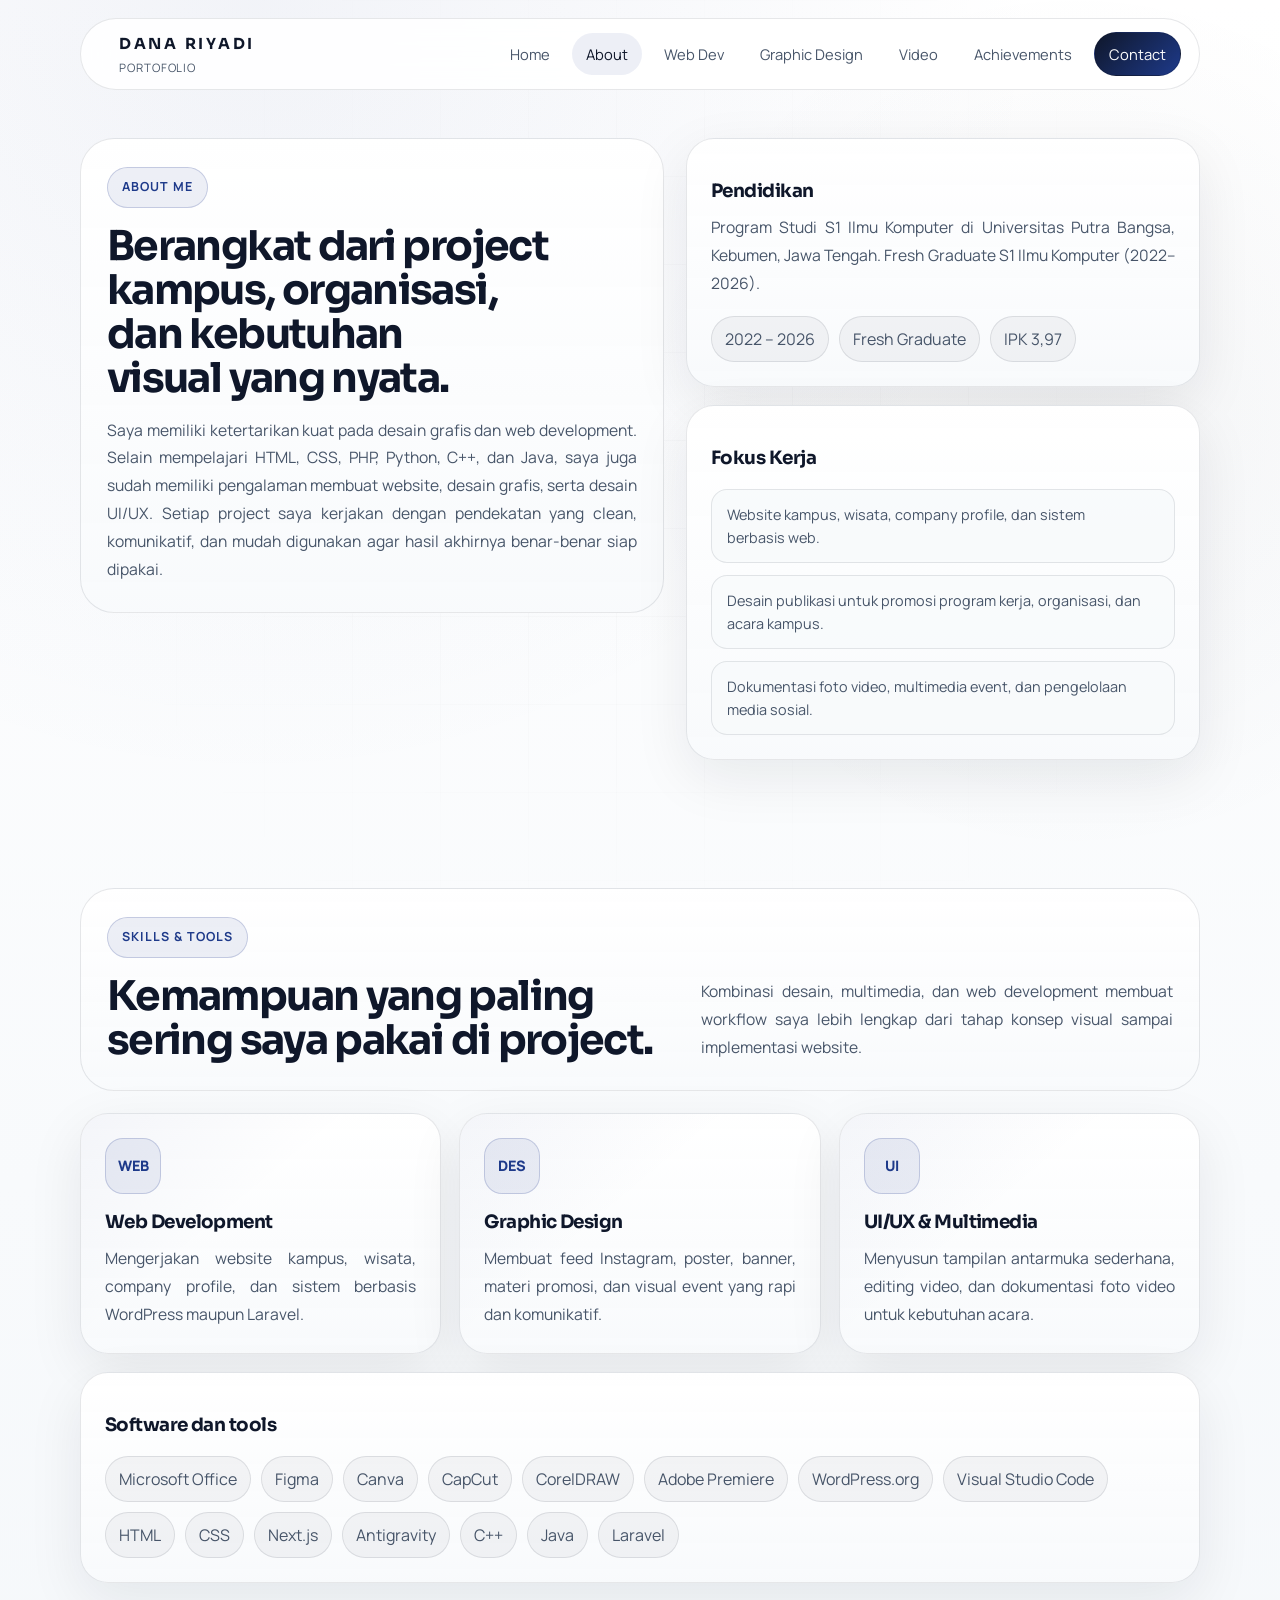
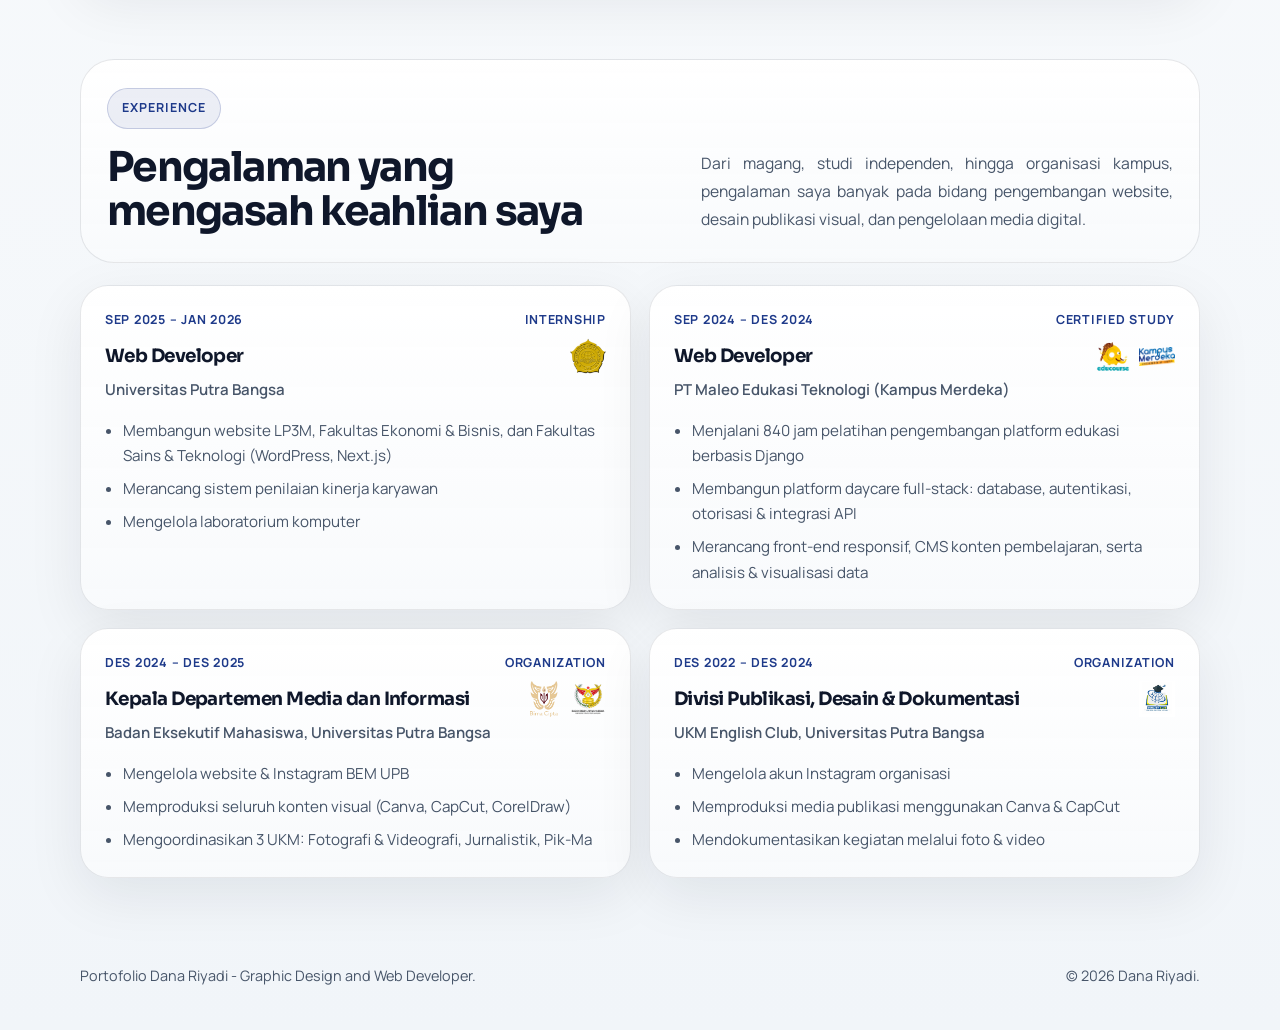
==== commit fb4e5653: "refactor: remove project list from webdev.html for content reorganization" ====
--- a/about.html
+++ b/about.html
@@ -123,7 +123,7 @@
           <div class="section-heading section-heading--split reveal">
             <div>
               <span class="section-label">Experience</span>
-              <h2>Pengalaman yang membentuk arah kerja saya</h2>
+              <h2>Pengalaman yang mengasah keahlian saya</h2>
             </div>
             <p>
               Dari magang, studi independen, hingga organisasi kampus, pengalaman saya banyak pada bidang pengembangan website, desain publikasi visual, dan pengelolaan media digital.
--- a/style.css
+++ b/style.css
@@ -50,7 +50,11 @@
   text-wrap: balance;
 }
 
-p,
+p {
+  text-align: justify !important;
+  text-justify: inter-word !important;
+}
+
 li {
   text-wrap: pretty;
 }
@@ -341,6 +345,62 @@
   border-color: var(--line);
   background: rgba(15, 23, 42, 0.04);
   color: var(--text);
+}
+
+.button-see-more,
+.button-project-link {
+  display: flex !important;
+  align-items: center !important;
+  justify-content: center !important;
+  gap: 8px !important;
+  width: 100% !important;
+  min-height: 48px !important;
+  padding: 12px 24px !important;
+  border-radius: 12px !important;
+  border: 1.5px solid #1d4ed8 !important;
+  background: #eff6ff !important;
+  color: #1d4ed8 !important;
+  font-weight: 700 !important;
+  font-size: 0.95rem !important;
+  letter-spacing: 0.2px !important;
+  text-decoration: none !important;
+  margin-top: 12px !important;
+  margin-bottom: 12px !important;
+  box-shadow: 0 4px 14px rgba(29, 78, 216, 0.08) !important;
+  transition: all 200ms cubic-bezier(0.4, 0, 0.2, 1) !important;
+}
+
+.button-see-more:hover,
+.button-project-link:hover {
+  background: #1d4ed8 !important;
+  color: #ffffff !important;
+  border-color: #1d4ed8 !important;
+  transform: translateY(-2px) !important;
+  box-shadow: 0 8px 24px rgba(29, 78, 216, 0.25) !important;
+}
+
+.button-see-more svg,
+.button-project-link svg {
+  transition: transform 200ms ease !important;
+}
+
+.button-see-more:hover svg,
+.button-project-link:hover svg {
+  transform: translateX(3px) translateY(-1px) !important;
+  stroke: #ffffff !important;
+}
+
+.project-content p,
+.project-card p,
+.service-card p,
+.feature-card p,
+.glass-card p,
+.experience-card p,
+.timeline-content p,
+.about-card p,
+.contact-card p {
+  text-align: justify !important;
+  text-justify: inter-word !important;
 }
 
 .hero-stats {
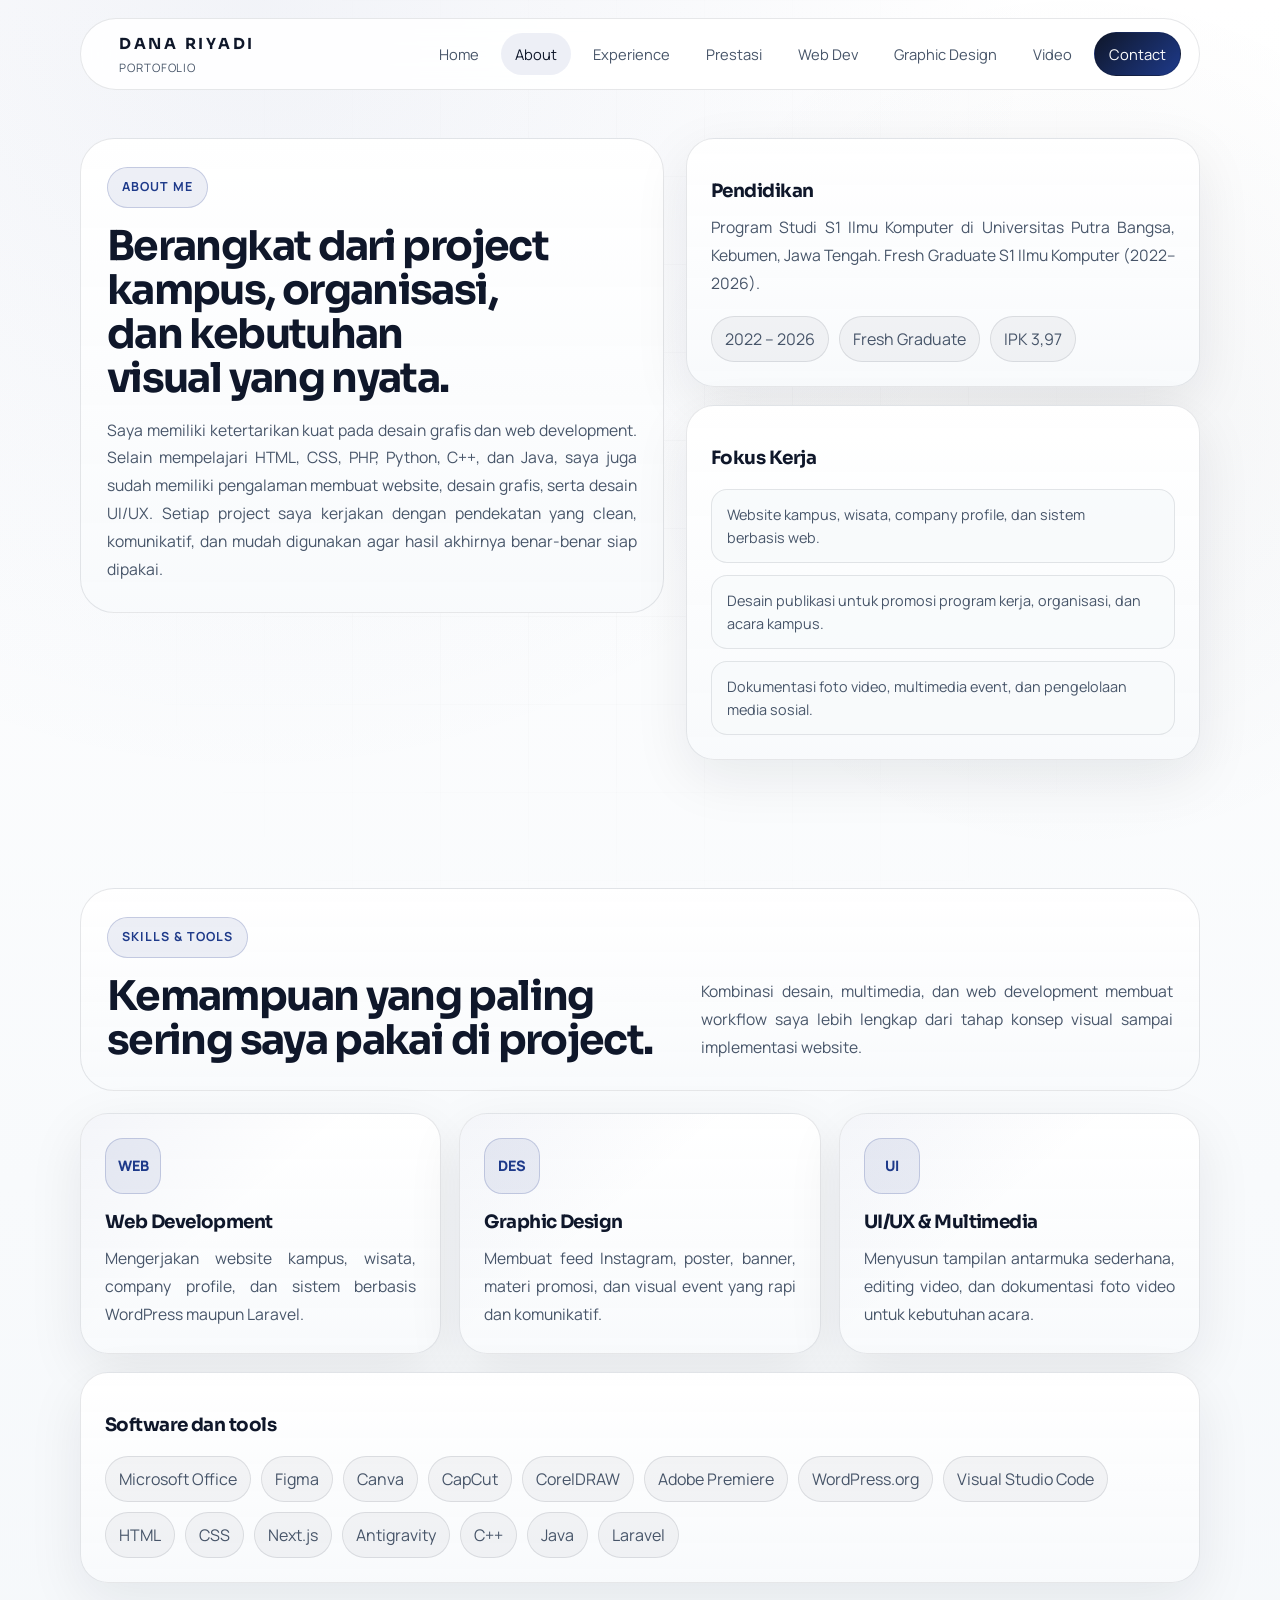
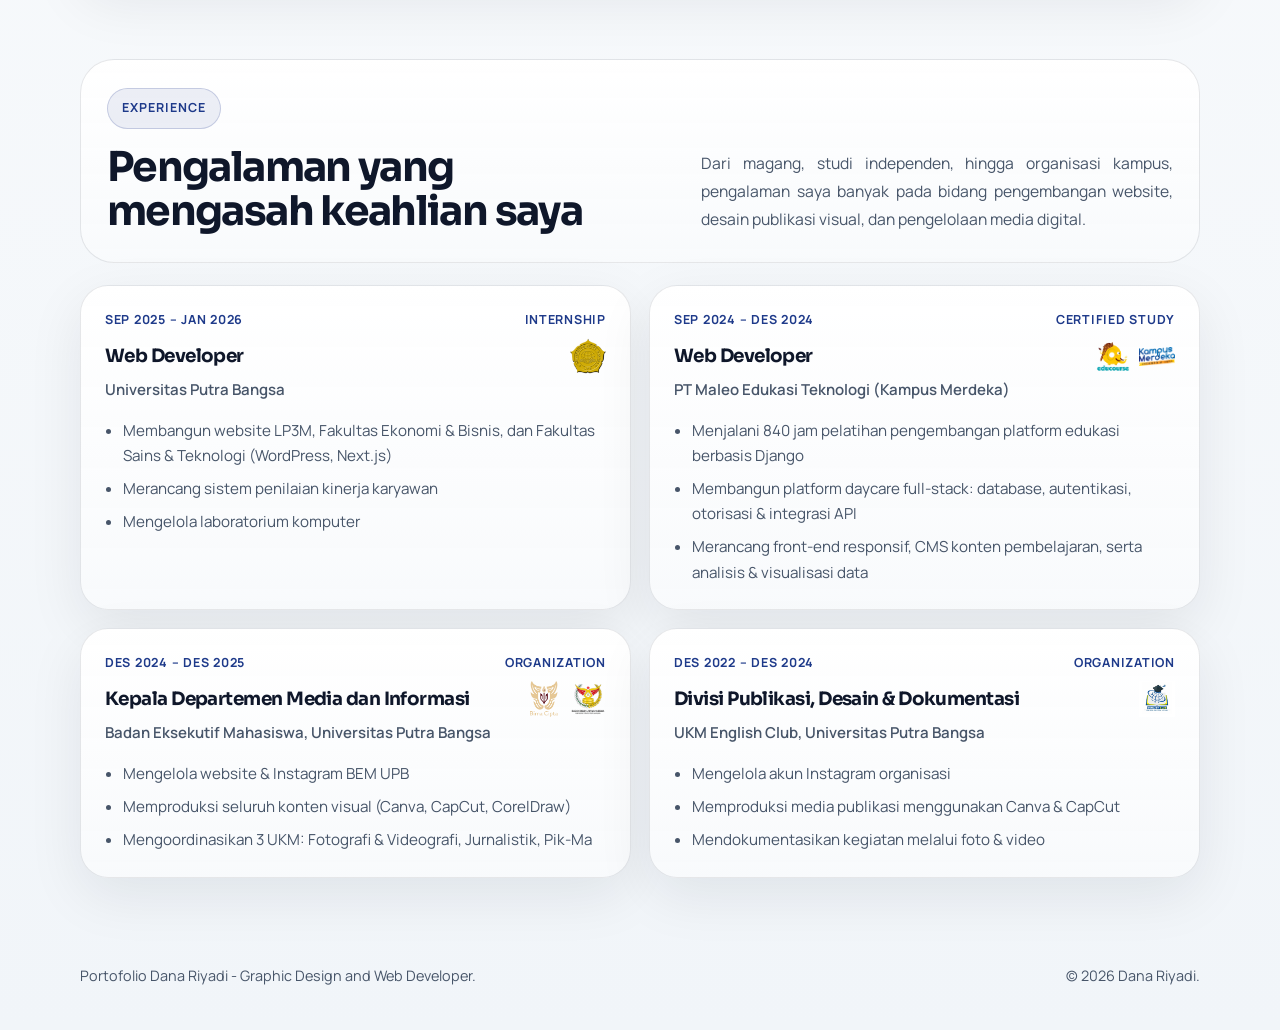
==== commit dec0b6e7: "feat: implement secure password-protected portfolio downloads and add reusable achievement card comp" ====
--- a/about.html
+++ b/about.html
@@ -26,10 +26,11 @@
           <div class="nav-menu" id="nav-menu">
             <a href="index.html">Home</a>
             <a class="active" href="about.html">About</a>
+            <a href="index.html#experience">Experience</a>
+            <a href="index.html#prestasi">Prestasi</a>
             <a href="webdev.html">Web Dev</a>
             <a href="design.html">Graphic Design</a>
             <a href="video.html">Video</a>
-            <a href="achievements.html">Achievements</a>
             <a class="nav-cta" href="contact.html">Contact</a>
           </div>
         </nav>
--- a/style.css
+++ b/style.css
@@ -662,6 +662,7 @@
   border: 1px solid var(--line);
   border-radius: 34px;
   background: linear-gradient(180deg, rgba(255, 255, 255, 0.98), rgba(248, 250, 252, 0.95));
+  margin-bottom: 22px;
 }
 
 .section-heading h2,
@@ -1051,6 +1052,173 @@
   gap: 18px;
 }
 
+/* ─── Achievement Card Component ────────────────────────────────────────────── */
+
+.achievements-grid {
+  display: grid;
+  grid-template-columns: repeat(2, minmax(0, 1fr));
+  gap: 24px;
+  align-items: stretch;
+}
+
+.achievement-card {
+  position: relative;
+  display: flex;
+  flex-direction: column;
+  background: #ffffff;
+  border: 1px solid var(--line);
+  border-radius: 16px;
+  box-shadow: 0 10px 30px rgba(15, 23, 42, 0.05);
+  overflow: hidden;
+  transition: transform 220ms ease, box-shadow 220ms ease, border-color 220ms ease;
+}
+
+.achievement-card:hover {
+  transform: translateY(-6px);
+  border-color: var(--line-strong);
+  box-shadow: 0 18px 40px rgba(15, 23, 42, 0.10);
+}
+
+.achievement-media {
+  position: relative;
+  aspect-ratio: 4 / 3;
+  width: 100%;
+  overflow: hidden;
+  border-top-left-radius: 16px;
+  border-top-right-radius: 16px;
+  background: #f1f5f9;
+}
+
+.achievement-media img,
+.achievement-media .media-slide img {
+  width: 100%;
+  height: 100%;
+  object-fit: cover;
+  object-position: center top;
+}
+
+.achievement-badge {
+  position: absolute;
+  top: 14px;
+  left: 14px;
+  z-index: 3;
+  display: inline-flex;
+  align-items: center;
+  min-height: 32px;
+  padding: 0 12px;
+  border-radius: 9999px;
+  background: rgba(255, 255, 255, 0.94);
+  border: 1px solid rgba(30, 58, 138, 0.18);
+  color: #0f172a;
+  font-size: 0.75rem;
+  font-weight: 700;
+  letter-spacing: 0.05em;
+  text-transform: uppercase;
+  box-shadow: 0 4px 12px rgba(15, 23, 42, 0.08);
+  backdrop-filter: blur(8px);
+}
+
+.achievement-content {
+  display: flex;
+  flex-direction: column;
+  flex: 1;
+  padding: 24px;
+}
+
+.achievement-category {
+  color: #1e3a8a;
+  font-size: 0.78rem;
+  font-weight: 700;
+  letter-spacing: 0.06em;
+  text-transform: uppercase;
+  margin-bottom: 8px;
+}
+
+.achievement-title {
+  font-family: "Sora", sans-serif;
+  font-size: 1.15rem;
+  font-weight: 700;
+  color: var(--text);
+  line-height: 1.35;
+  margin: 0 0 10px 0;
+}
+
+.achievement-description {
+  color: #64748b;
+  font-size: 0.92rem;
+  line-height: 1.6;
+  margin: 0 0 20px 0;
+  flex: 1;
+  text-align: justify;
+  text-justify: inter-word;
+}
+
+.achievement-actions {
+  display: flex;
+  flex-wrap: wrap;
+  gap: 10px;
+  margin-bottom: 20px;
+}
+
+.btn-achievement-outline {
+  display: inline-flex;
+  align-items: center;
+  gap: 8px;
+  padding: 8px 16px;
+  border-radius: 9999px;
+  border: 1px solid rgba(15, 23, 42, 0.20);
+  background: transparent;
+  color: #0f172a;
+  font-size: 0.82rem;
+  font-weight: 600;
+  text-decoration: none;
+  transition: all 180ms ease;
+}
+
+.btn-achievement-outline:hover:not(.disabled) {
+  border-color: #1e3a8a;
+  color: #1e3a8a;
+  background: rgba(30, 58, 138, 0.05);
+}
+
+.btn-achievement-outline.disabled {
+  opacity: 0.45;
+  cursor: not-allowed;
+  pointer-events: none;
+  border-color: rgba(15, 23, 42, 0.12);
+}
+
+.achievement-tags {
+  display: flex;
+  flex-wrap: wrap;
+  gap: 8px;
+  padding-top: 16px;
+  border-top: 1px solid var(--line);
+}
+
+.achievement-tag {
+  padding: 4px 12px;
+  border-radius: 9999px;
+  background: #f1f5f9;
+  color: #475569;
+  font-size: 0.75rem;
+  font-weight: 500;
+}
+
+@media (max-width: 768px) {
+  .achievements-grid {
+    grid-template-columns: 1fr;
+  }
+  .achievement-actions {
+    flex-direction: column;
+  }
+  .btn-achievement-outline {
+    justify-content: center;
+    width: 100%;
+  }
+}
+
+
 .experience-card {
   padding: 24px;
 }
@@ -1946,4 +2114,300 @@
   box-shadow: 0 6px 20px rgba(37, 211, 102, 0.45);
 }
 
-
+/* ─── Experience Download & Password Gate Modal Styles ─────────────────── */
+.experience-download-toggle {
+  cursor: pointer !important;
+  pointer-events: auto !important;
+  font-family: inherit;
+  outline: none;
+  display: inline-flex;
+  align-items: center;
+  gap: 8px;
+  user-select: none;
+  transition: all 0.2s ease;
+  border: 1px solid rgba(30, 58, 138, 0.18);
+  background: rgba(30, 58, 138, 0.06);
+}
+
+.experience-download-toggle:hover,
+.experience-download-toggle.is-active {
+  background: #1e3a8a;
+  color: #ffffff !important;
+  border-color: #1e3a8a;
+  box-shadow: 0 4px 14px rgba(30, 58, 138, 0.25);
+  transform: translateY(-1px);
+}
+
+.experience-download-toggle .chevron-icon {
+  transition: transform 0.25s ease;
+}
+
+.experience-download-toggle.is-active .chevron-icon {
+  transform: rotate(180deg);
+}
+
+.portfolio-download-wrapper {
+  margin-top: -6px;
+  margin-bottom: 22px;
+  overflow: hidden;
+  transition: all 0.3s cubic-bezier(0.16, 1, 0.3, 1);
+}
+
+.portfolio-download-wrapper[hidden] {
+  display: none !important;
+}
+
+.download-buttons-inline {
+  display: flex;
+  align-items: center;
+  gap: 10px;
+}
+
+.btn-download-version {
+  display: inline-flex;
+  align-items: center;
+  justify-content: center;
+  width: 40px;
+  height: 40px;
+  border-radius: 12px;
+  border: 1px solid rgba(30, 58, 138, 0.22);
+  background: #ffffff;
+  color: #1e3a8a;
+  font-family: 'Sora', sans-serif;
+  font-size: 0.95rem;
+  font-weight: 800;
+  cursor: pointer;
+  box-shadow: 0 2px 8px rgba(15, 23, 42, 0.05);
+  transition: all 0.2s ease;
+  user-select: none;
+}
+
+.btn-download-version:hover {
+  background: #1e3a8a;
+  color: #ffffff !important;
+  border-color: #1e3a8a;
+  box-shadow: 0 6px 18px rgba(30, 58, 138, 0.3);
+  transform: translateY(-2px);
+}
+
+.btn-download-version:hover {
+  background: #1e3a8a;
+  color: #ffffff;
+  border-color: #1e3a8a;
+  box-shadow: 0 6px 20px rgba(30, 58, 138, 0.25);
+  transform: translateY(-2px);
+}
+
+.btn-download-version svg {
+  flex-shrink: 0;
+}
+
+/* Modal Overlay */
+.pwd-modal-overlay {
+  position: fixed;
+  top: 0;
+  left: 0;
+  width: 100vw;
+  height: 100vh;
+  z-index: 99999;
+  display: flex;
+  align-items: center;
+  justify-content: center;
+  padding: 20px;
+  background: rgba(15, 23, 42, 0.65);
+  backdrop-filter: blur(8px);
+  -webkit-backdrop-filter: blur(8px);
+  opacity: 1;
+  transition: opacity 0.25s ease;
+}
+
+.pwd-modal-overlay[hidden] {
+  display: none !important;
+}
+
+.pwd-modal-card {
+  position: relative;
+  width: 100%;
+  max-width: 440px;
+  padding: 32px;
+  border-radius: 24px;
+  background: #ffffff;
+  border: 1px solid rgba(255, 255, 255, 0.8);
+  box-shadow: 0 25px 50px -12px rgba(15, 23, 42, 0.25);
+  animation: modalFadeIn 0.3s cubic-bezier(0.16, 1, 0.3, 1);
+}
+
+@keyframes modalFadeIn {
+  from {
+    opacity: 0;
+    transform: scale(0.94) translateY(12px);
+  }
+  to {
+    opacity: 1;
+    transform: scale(1) translateY(0);
+  }
+}
+
+.pwd-modal-close {
+  position: absolute;
+  top: 20px;
+  right: 20px;
+  width: 36px;
+  height: 36px;
+  border-radius: 50%;
+  border: 1px solid rgba(15, 23, 42, 0.1);
+  background: rgba(241, 245, 249, 0.8);
+  color: #64748b;
+  display: flex;
+  align-items: center;
+  justify-content: center;
+  cursor: pointer;
+  transition: all 0.18s ease;
+}
+
+.pwd-modal-close:hover {
+  background: #f1f5f9;
+  color: #0f172a;
+  transform: scale(1.05);
+}
+
+.pwd-modal-header {
+  text-align: center;
+  margin-bottom: 24px;
+}
+
+.pwd-modal-icon {
+  display: inline-flex;
+  align-items: center;
+  justify-content: center;
+  width: 52px;
+  height: 52px;
+  border-radius: 16px;
+  background: rgba(30, 58, 138, 0.08);
+  color: #1e3a8a;
+  margin-bottom: 14px;
+}
+
+.pwd-modal-header h3 {
+  font-family: 'Sora', sans-serif;
+  font-size: 1.25rem;
+  font-weight: 700;
+  color: #0f172a;
+  margin: 0 0 6px 0;
+}
+
+.pwd-modal-header p {
+  font-size: 0.88rem;
+  color: #64748b;
+  margin: 0;
+  line-height: 1.5;
+}
+
+.pwd-modal-header p strong {
+  color: #1e3a8a;
+}
+
+.pwd-modal-form {
+  display: flex;
+  flex-direction: column;
+  gap: 16px;
+}
+
+.pwd-input-group {
+  position: relative;
+}
+
+.pwd-input {
+  width: 100%;
+  padding: 14px 18px;
+  border-radius: 14px;
+  border: 1.5px solid rgba(15, 23, 42, 0.15);
+  background: #f8fafc;
+  color: #0f172a;
+  font-family: 'Manrope', sans-serif;
+  font-size: 0.95rem;
+  outline: none;
+  transition: all 0.2s ease;
+}
+
+.pwd-input:focus {
+  background: #ffffff;
+  border-color: #1e3a8a;
+  box-shadow: 0 0 0 4px rgba(30, 58, 138, 0.12);
+}
+
+.pwd-input:disabled {
+  opacity: 0.6;
+  cursor: not-allowed;
+  background: #e2e8f0;
+}
+
+.pwd-error-msg {
+  font-size: 0.84rem;
+  font-weight: 600;
+  color: #dc2626;
+  background: rgba(220, 38, 38, 0.08);
+  border: 1px solid rgba(220, 38, 38, 0.2);
+  padding: 10px 14px;
+  border-radius: 10px;
+  margin: 0;
+  text-align: center;
+}
+
+.pwd-error-msg[hidden] {
+  display: none !important;
+}
+
+.pwd-modal-actions {
+  display: flex;
+  gap: 10px;
+  margin-top: 6px;
+}
+
+.btn-pwd-cancel {
+  flex: 1;
+  padding: 12px 18px;
+  border-radius: 12px;
+  border: 1px solid rgba(15, 23, 42, 0.15);
+  background: transparent;
+  color: #64748b;
+  font-family: 'Manrope', sans-serif;
+  font-size: 0.9rem;
+  font-weight: 600;
+  cursor: pointer;
+  transition: all 0.18s ease;
+}
+
+.btn-pwd-cancel:hover {
+  background: #f1f5f9;
+  color: #0f172a;
+}
+
+.btn-pwd-submit {
+  flex: 2;
+  padding: 12px 18px;
+  border-radius: 12px;
+  border: none;
+  background: #1e3a8a;
+  color: #ffffff;
+  font-family: 'Manrope', sans-serif;
+  font-size: 0.9rem;
+  font-weight: 700;
+  cursor: pointer;
+  box-shadow: 0 4px 14px rgba(30, 58, 138, 0.3);
+  transition: all 0.2s ease;
+}
+
+.btn-pwd-submit:hover:not(:disabled) {
+  background: #1e40af;
+  box-shadow: 0 6px 18px rgba(30, 58, 138, 0.4);
+  transform: translateY(-1px);
+}
+
+.btn-pwd-submit:disabled {
+  opacity: 0.5;
+  cursor: not-allowed;
+  box-shadow: none;
+}
+
+
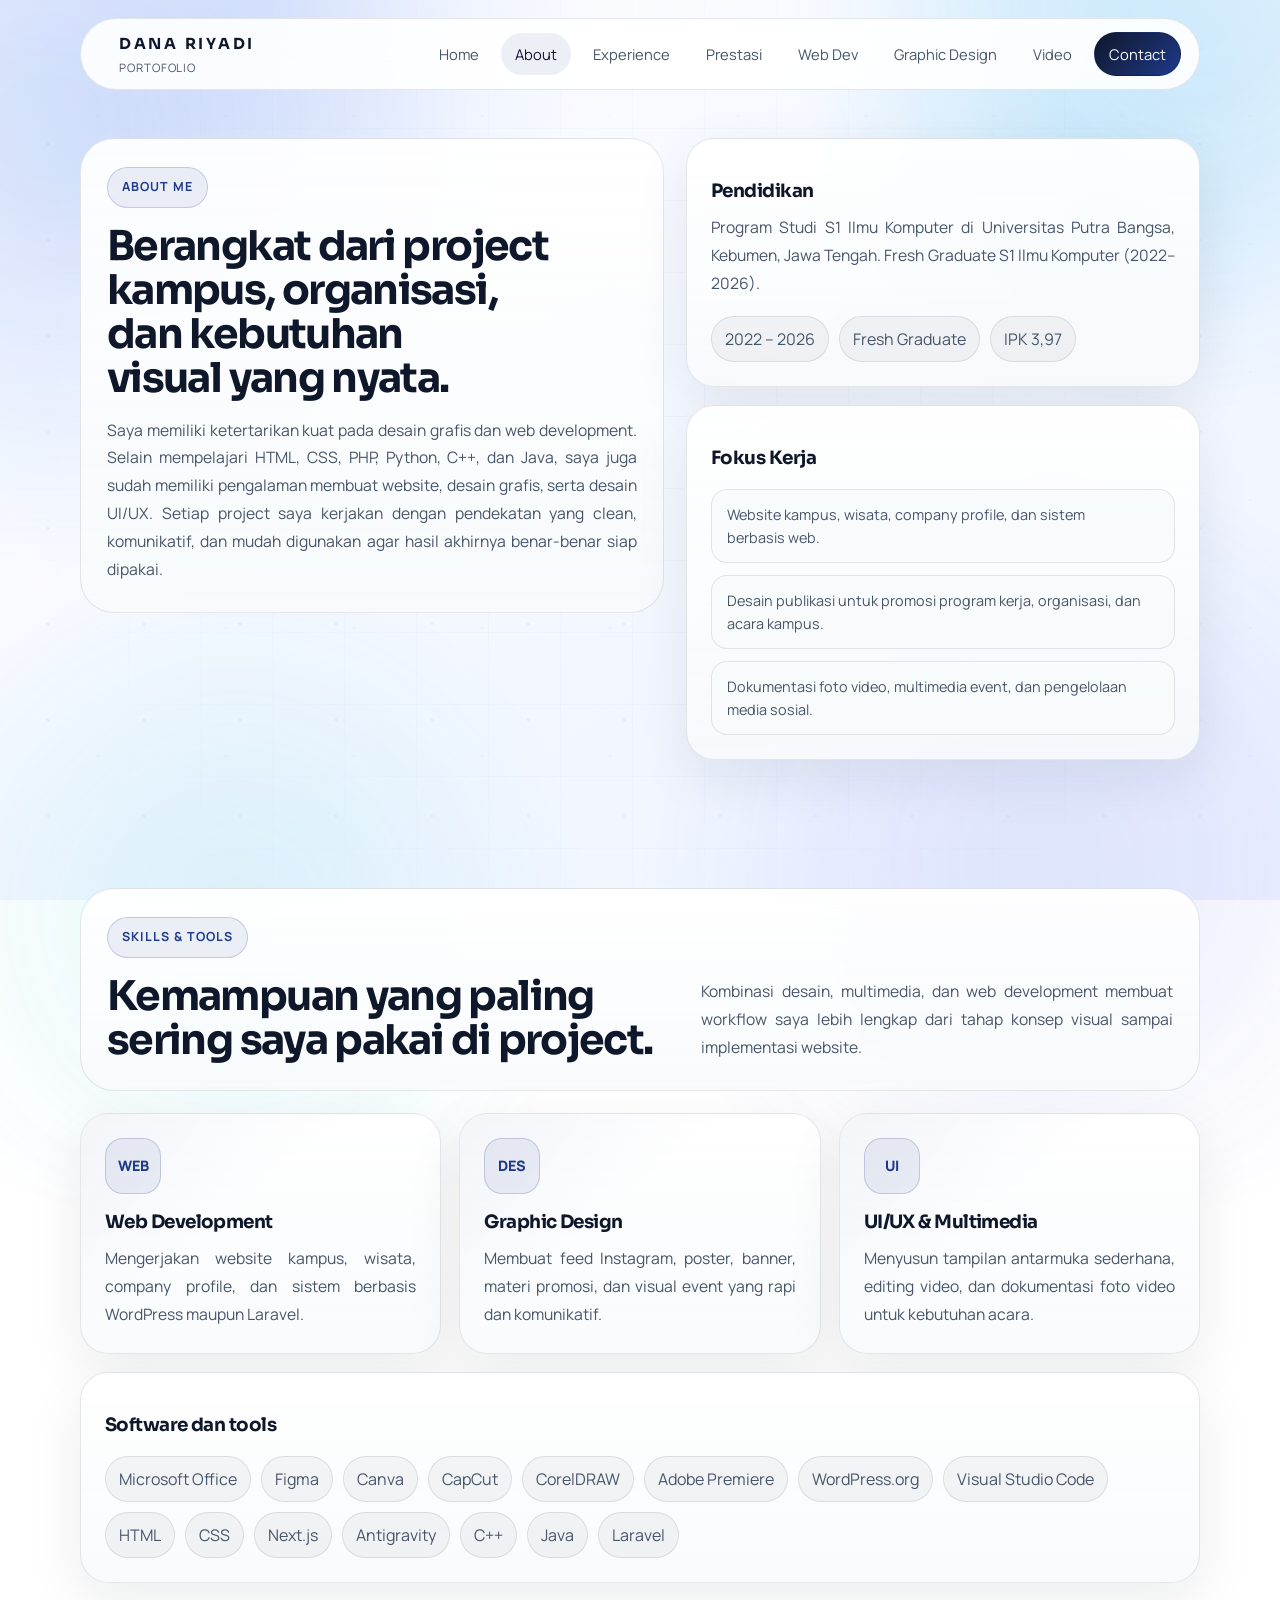
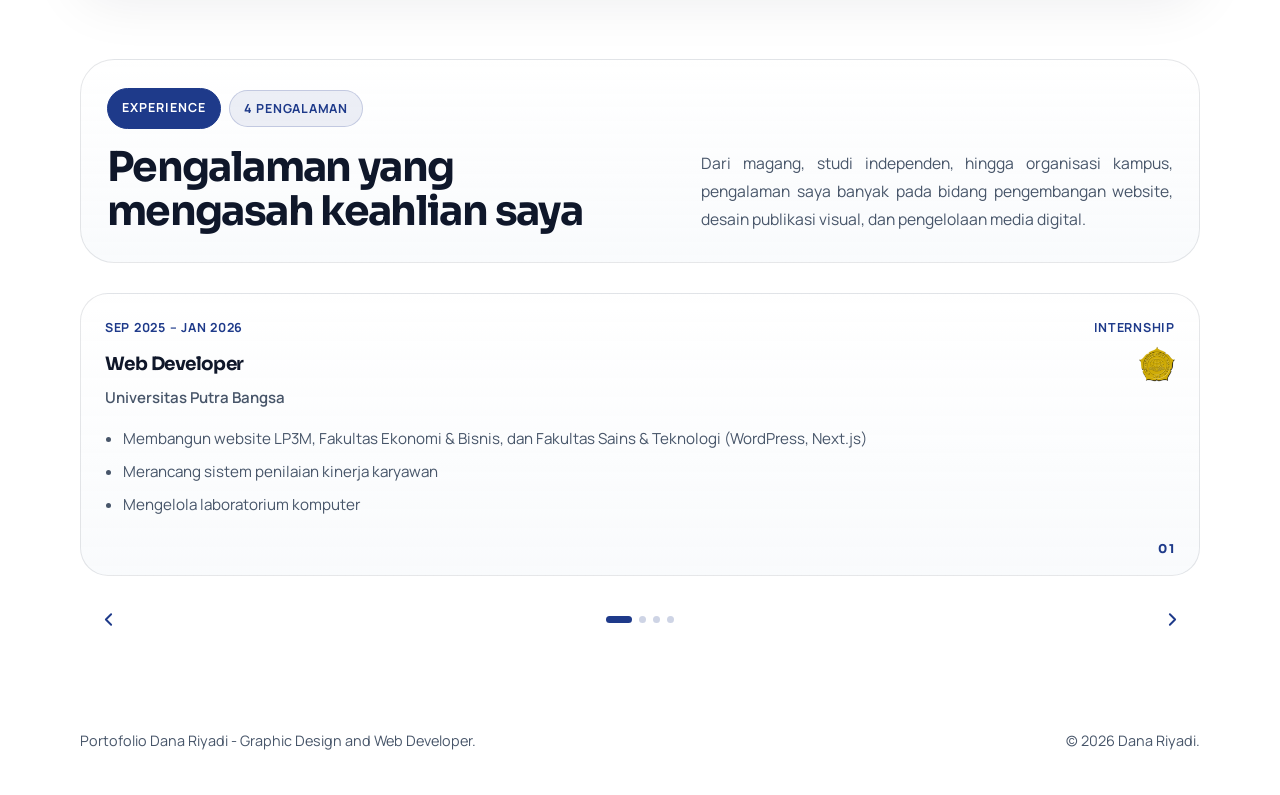
==== commit e1f9c05b: "Implement horizontal carousel functionality with pagination and controls; update styles for improved" ====
--- a/about.html
+++ b/about.html
@@ -9,7 +9,7 @@
   <link rel="preconnect" href="https://fonts.googleapis.com">
   <link rel="preconnect" href="https://fonts.gstatic.com" crossorigin>
   <link href="https://fonts.googleapis.com/css2?family=Manrope:wght@400;500;600;700;800&family=Sora:wght@500;600;700;800&display=swap" rel="stylesheet">
-  <link rel="stylesheet" href="style.css">
+  <link rel="stylesheet" href="style.css?v=20260904-25">
 </head>
 <body>
   <div class="page-shell">
@@ -123,7 +123,10 @@
         <div class="container">
           <div class="section-heading section-heading--split reveal">
             <div>
-              <span class="section-label">Experience</span>
+              <div class="section-label-row">
+                <span class="section-label">Experience</span>
+                <span class="section-count-badge" data-carousel-count data-count-label="Pengalaman">4 Pengalaman</span>
+              </div>
               <h2>Pengalaman yang mengasah keahlian saya</h2>
             </div>
             <p>
@@ -131,7 +134,7 @@
             </p>
           </div>
 
-          <div class="experience-grid">
+          <div class="experience-grid horizontal-auto-carousel" data-horizontal-carousel aria-label="Daftar pengalaman">
             <article class="glass-card reveal experience-card">
               <div class="experience-meta">
                 <span>Sep 2025 – Jan 2026</span>
@@ -205,6 +208,6 @@
       </div>
     </footer>
   </div>
-  <script src="script.js"></script>
+  <script src="script.js?v=20260904-25"></script>
 </body>
 </html>
--- a/style.css
+++ b/style.css
@@ -38,9 +38,10 @@
   line-height: 1.65;
   color: var(--text);
   background:
-    radial-gradient(circle at var(--pointer-x, 20%) var(--pointer-y, 0%), rgba(30, 58, 138, 0.06), transparent 28%),
-    radial-gradient(circle at 84% 16%, rgba(15, 23, 42, 0.04), transparent 18%),
-    linear-gradient(180deg, #ffffff 0%, #f8fafc 45%, #f1f5f9 100%);
+    radial-gradient(circle at var(--pointer-x, 20%) var(--pointer-y, 0%), rgba(37, 99, 235, 0.12), transparent 26%),
+    radial-gradient(circle at 84% 16%, rgba(14, 165, 233, 0.10), transparent 20%),
+    linear-gradient(145deg, #ffffff 0%, #f4f8ff 46%, #eef4ff 100%);
+  background-attachment: fixed;
 }
 
 h1,
@@ -62,14 +63,35 @@
 body::before {
   content: "";
   position: fixed;
-  inset: 0;
+  inset: -88px;
+  z-index: 0;
   pointer-events: none;
   background-image:
-    linear-gradient(rgba(15, 23, 42, 0.04) 1px, transparent 1px),
-    linear-gradient(90deg, rgba(15, 23, 42, 0.04) 1px, transparent 1px);
-  background-size: 88px 88px;
+    linear-gradient(rgba(30, 58, 138, 0.045) 1px, transparent 1px),
+    linear-gradient(90deg, rgba(30, 58, 138, 0.045) 1px, transparent 1px);
+  background-position: 0 0;
+  background-size: 72px 72px;
+  -webkit-mask-image: radial-gradient(circle at center, rgba(0, 0, 0, 0.95), transparent 82%);
   mask-image: radial-gradient(circle at center, rgba(0, 0, 0, 0.95), transparent 82%);
-  opacity: 0.6;
+  opacity: 0.72;
+  animation: background-grid-drift 26s linear infinite;
+}
+
+body::after {
+  content: "";
+  position: fixed;
+  inset: -22vmax;
+  z-index: 0;
+  pointer-events: none;
+  background:
+    radial-gradient(circle at 18% 28%, rgba(37, 99, 235, 0.18) 0 5%, transparent 23%),
+    radial-gradient(circle at 80% 20%, rgba(14, 165, 233, 0.14) 0 4%, transparent 21%),
+    radial-gradient(circle at 72% 78%, rgba(99, 102, 241, 0.13) 0 5%, transparent 23%),
+    radial-gradient(circle at 28% 82%, rgba(6, 182, 212, 0.10) 0 4%, transparent 20%);
+  filter: blur(38px);
+  opacity: 0.85;
+  transform-origin: center;
+  animation: ambient-orbit 22s ease-in-out infinite alternate;
 }
 
 img {
@@ -94,7 +116,51 @@
 
 .page-shell {
   position: relative;
+  z-index: 1;
   isolation: isolate;
+}
+
+.page-shell::before {
+  content: "";
+  position: fixed;
+  inset: 0;
+  z-index: -1;
+  pointer-events: none;
+  background-image:
+    radial-gradient(circle, rgba(30, 64, 175, 0.22) 0 1px, transparent 1.6px),
+    radial-gradient(circle, rgba(14, 165, 233, 0.16) 0 1px, transparent 1.6px);
+  background-position: 0 0, 34px 52px;
+  background-size: 96px 96px, 128px 128px;
+  -webkit-mask-image: linear-gradient(to bottom, transparent, #000 10%, #000 90%, transparent);
+  mask-image: linear-gradient(to bottom, transparent, #000 10%, #000 90%, transparent);
+  opacity: 0.34;
+  animation: particles-float 32s linear infinite;
+}
+
+@keyframes background-grid-drift {
+  to {
+    background-position: 72px 72px;
+  }
+}
+
+@keyframes ambient-orbit {
+  0% {
+    transform: translate3d(-2%, -1%, 0) rotate(0deg) scale(1);
+  }
+
+  50% {
+    transform: translate3d(3%, 2%, 0) rotate(5deg) scale(1.06);
+  }
+
+  100% {
+    transform: translate3d(-1%, 4%, 0) rotate(-3deg) scale(0.98);
+  }
+}
+
+@keyframes particles-float {
+  to {
+    background-position: 48px -96px, -30px -76px;
+  }
 }
 
 .container {
@@ -193,10 +259,18 @@
   background: rgba(30, 58, 138, 0.08);
 }
 
-.nav-cta {
+.nav-menu a.nav-cta,
+.nav-menu a.nav-cta:hover,
+.nav-menu a.nav-cta.active {
   border: 1px solid rgba(15, 23, 42, 0.2);
   color: #ffffff !important;
   background: linear-gradient(135deg, #0F172A, #1E3A8A);
+}
+
+.nav-menu a.nav-cta:hover,
+.nav-menu a.nav-cta.active {
+  border-color: rgba(30, 58, 138, 0.5);
+  box-shadow: 0 8px 22px rgba(15, 23, 42, 0.18);
 }
 
 .menu-toggle {
@@ -263,6 +337,36 @@
   text-transform: uppercase;
 }
 
+.section-label-row {
+  display: flex;
+  align-items: center;
+  flex-wrap: wrap;
+  gap: 8px;
+  width: fit-content;
+}
+
+.section-label-row .section-label {
+  border-color: #1e3a8a;
+  background: #1e3a8a;
+  color: #ffffff;
+}
+
+.section-count-badge {
+  display: inline-flex;
+  align-items: center;
+  width: fit-content;
+  padding: 9px 14px;
+  border: 1px solid rgba(30, 58, 138, 0.2);
+  border-radius: 999px;
+  background: rgba(30, 58, 138, 0.08);
+  color: #1e3a8a;
+  font-size: 0.78rem;
+  font-weight: 700;
+  letter-spacing: 0.06em;
+  line-height: normal;
+  text-transform: uppercase;
+}
+
 .hero-copy h1,
 .section-heading h1,
 .contact-copy h1,
@@ -346,6 +450,102 @@
   background: rgba(15, 23, 42, 0.04);
   color: var(--text);
 }
+
+/* ─── PORTFOLIO FILTER TABS ──────────────────────────────── */
+.portfolio-filter-tabs {
+  display: flex;
+  gap: 8px;
+  flex-wrap: nowrap;
+  margin-bottom: 38px;
+  margin-top: 8px;
+  width: 100%;
+  max-width: none;
+  padding: 8px;
+  border: 1px solid var(--line);
+  border-radius: 22px;
+  background: linear-gradient(180deg, rgba(255, 255, 255, 0.93), rgba(248, 250, 252, 0.87));
+  -webkit-backdrop-filter: blur(18px);
+  backdrop-filter: blur(18px);
+}
+
+.pf-tab {
+  display: flex;
+  flex: 1 1 0;
+  align-items: center;
+  justify-content: center;
+  gap: 8px;
+  min-width: 0;
+  min-height: 48px;
+  padding: 10px 16px;
+  border-radius: 14px;
+  border: 1px solid transparent;
+  background: transparent;
+  color: var(--muted, #64748b);
+  font-family: inherit;
+  font-size: 0.92rem;
+  font-weight: 700;
+  letter-spacing: 0;
+  cursor: pointer;
+  transition: color 200ms ease, background 200ms ease, border-color 200ms ease, transform 200ms ease, box-shadow 200ms ease;
+  white-space: nowrap;
+}
+
+.pf-tab svg {
+  transition: stroke 200ms ease, transform 200ms ease;
+  flex-shrink: 0;
+}
+
+.pf-tab:hover {
+  background: rgba(30, 58, 138, 0.07);
+  color: #1e3a8a;
+  border-color: rgba(30, 58, 138, 0.14);
+  transform: translateY(-1px);
+}
+
+.pf-tab:hover svg {
+  stroke: #1e3a8a;
+}
+
+.pf-tab--active,
+.pf-tab.pf-tab--active {
+  background: rgba(255, 255, 255, 0.72);
+  color: #1e3a8a;
+  border-color: #1e3a8a;
+  box-shadow: none;
+}
+
+.pf-tab--active svg,
+.pf-tab.pf-tab--active svg {
+  stroke: #1e3a8a;
+}
+
+.pf-tab--active:hover {
+  background: rgba(30, 58, 138, 0.07);
+  border-color: #1e3a8a;
+  transform: translateY(-1px);
+  box-shadow: none;
+}
+
+@media (max-width: 480px) {
+  .portfolio-filter-tabs {
+    gap: 6px;
+    padding: 6px;
+    border-radius: 18px;
+  }
+
+  .pf-tab {
+    min-height: 44px;
+    padding: 9px 10px;
+    font-size: 0.84rem;
+    gap: 6px;
+  }
+
+  .pf-tab svg {
+    width: 15px;
+    height: 15px;
+  }
+}
+/* ─────────────────────────────────────────────────────────── */
 
 .button-see-more,
 .button-project-link {
@@ -418,8 +618,10 @@
 .process-card {
   border: 1px solid var(--line);
   border-radius: var(--radius-lg);
-  background: linear-gradient(180deg, rgba(255, 255, 255, 0.98), rgba(248, 250, 252, 0.95));
+  background: linear-gradient(180deg, rgba(255, 255, 255, 0.93), rgba(248, 250, 252, 0.87));
   box-shadow: var(--shadow);
+  -webkit-backdrop-filter: blur(18px);
+  backdrop-filter: blur(18px);
 }
 
 .hero-stats article {
@@ -446,10 +648,12 @@
   border: 1px solid rgba(15, 23, 42, 0.10);
   border-radius: 34px;
   background:
-    linear-gradient(160deg, rgba(255, 255, 255, 0.99), rgba(248, 250, 252, 0.97)),
+    linear-gradient(160deg, rgba(255, 255, 255, 0.94), rgba(248, 250, 252, 0.89)),
     radial-gradient(circle at top right, rgba(30, 58, 138, 0.06), transparent 26%);
   overflow: hidden;
   box-shadow: 0 28px 90px rgba(15, 23, 42, 0.08);
+  -webkit-backdrop-filter: blur(20px);
+  backdrop-filter: blur(20px);
 }
 
 .hero-panel__blur {
@@ -661,8 +865,10 @@
   padding: 28px 26px;
   border: 1px solid var(--line);
   border-radius: 34px;
-  background: linear-gradient(180deg, rgba(255, 255, 255, 0.98), rgba(248, 250, 252, 0.95));
+  background: linear-gradient(180deg, rgba(255, 255, 255, 0.93), rgba(248, 250, 252, 0.87));
   margin-bottom: 22px;
+  -webkit-backdrop-filter: blur(18px);
+  backdrop-filter: blur(18px);
 }
 
 .section-heading h2,
@@ -720,6 +926,18 @@
 
 .tools-card {
   margin-top: 18px;
+}
+
+.skills-summary-card {
+  margin-top: 0;
+}
+
+.skills-summary-card h2 {
+  margin: 16px 0 0;
+  font-family: "Sora", sans-serif;
+  font-size: clamp(1.45rem, 2.2vw, 2rem);
+  line-height: 1.08;
+  letter-spacing: -0.04em;
 }
 
 .glass-card {
@@ -1052,6 +1270,229 @@
   gap: 18px;
 }
 
+/* Experience and achievement carousels */
+.horizontal-carousel-shell {
+  position: relative;
+  width: 100%;
+  margin-inline: auto;
+}
+
+.horizontal-carousel-controls {
+  display: flex;
+  align-items: center;
+  justify-content: space-between;
+  gap: 14px;
+  width: 100%;
+  min-height: 46px;
+  margin-top: 12px;
+  padding: 0 4px;
+}
+
+.horizontal-auto-carousel {
+  --carousel-items: 1;
+  display: flex;
+  align-items: stretch;
+  gap: 18px;
+  overflow-x: auto;
+  overflow-y: hidden;
+  padding: 8px 0;
+  scroll-snap-type: x mandatory;
+  scrollbar-width: none;
+  -ms-overflow-style: none;
+  overscroll-behavior-inline: contain;
+}
+
+.horizontal-auto-carousel > * {
+  flex: 0 0 calc((100% - (18px * (var(--carousel-items) - 1))) / var(--carousel-items));
+  min-width: 0;
+  transform-origin: center;
+  scroll-snap-align: start;
+  scroll-snap-stop: always;
+}
+
+.horizontal-auto-carousel[data-carousel-items-desktop="3"] {
+  --carousel-items: 3;
+}
+
+.portfolio-web-carousel > .project-card,
+.portfolio-video-carousel > .project-card {
+  grid-template-columns: minmax(0, 0.95fr) minmax(0, 1.05fr);
+  gap: 26px;
+  align-items: center;
+}
+
+.portfolio-web-carousel > .project-card .project-media,
+.portfolio-video-carousel > .project-card .project-media {
+  aspect-ratio: 16 / 9 !important;
+  min-height: 0;
+  height: auto;
+}
+
+.portfolio-web-carousel > .project-card .project-media img,
+.portfolio-web-carousel > .project-card .media-slide img,
+.portfolio-video-carousel > .project-card .project-media img,
+.portfolio-video-carousel > .project-card .media-slide img {
+  object-fit: contain;
+  background: #f8fafc;
+}
+
+.portfolio-web-carousel > .project-card .project-content,
+.portfolio-video-carousel > .project-card .project-content {
+  justify-content: center;
+  padding: 12px 12px 48px 0;
+}
+
+.horizontal-auto-carousel > .reveal.is-visible {
+  opacity: 0.72;
+  transform: scale(0.975);
+  transition: opacity 500ms ease, transform 650ms cubic-bezier(0.22, 1, 0.36, 1), border-color 250ms ease;
+}
+
+.portfolio-design-carousel > .reveal.is-visible {
+  opacity: 0.9;
+  transform: scale(0.985);
+  transition: opacity 760ms ease, transform 900ms cubic-bezier(0.16, 1, 0.3, 1), border-color 250ms ease;
+}
+
+.horizontal-auto-carousel > .reveal.is-visible.is-carousel-visible {
+  opacity: 1;
+  transform: scale(1);
+}
+
+.horizontal-auto-carousel::-webkit-scrollbar {
+  display: none;
+}
+
+.horizontal-auto-carousel > .experience-card,
+.horizontal-auto-carousel > .project-card {
+  box-shadow: none !important;
+}
+
+.horizontal-auto-carousel > .experience-card {
+  position: relative;
+  padding-bottom: 58px;
+}
+
+.portfolio-video-carousel .video-thumb-link {
+  height: 100%;
+}
+
+.carousel-card-number {
+  position: absolute;
+  right: 24px;
+  bottom: 20px;
+  z-index: 5;
+  color: #1e3a8a;
+  font-family: "Sora", sans-serif;
+  font-size: 0.76rem;
+  font-weight: 700;
+  letter-spacing: 0.12em;
+  line-height: 1;
+  pointer-events: none;
+}
+
+.horizontal-auto-carousel > .experience-card:hover,
+.horizontal-auto-carousel > .project-card:hover {
+  box-shadow: none !important;
+  transform: translateY(-3px) scale(1);
+}
+
+.horizontal-carousel-arrow {
+  display: grid;
+  width: 48px;
+  height: 42px;
+  padding: 0;
+  place-items: center;
+  border: 0;
+  border-radius: 0;
+  background: transparent;
+  color: #1e3a8a;
+  box-shadow: none;
+  cursor: pointer;
+  transition: color 220ms ease, background 220ms ease, border-color 220ms ease, transform 350ms cubic-bezier(0.22, 1, 0.36, 1);
+}
+
+.horizontal-carousel-arrow:hover {
+  background: rgba(30, 58, 138, 0.08);
+  color: #1e40af;
+  transform: scale(1.08);
+}
+
+.horizontal-carousel-arrow:active {
+  transform: scale(0.94);
+}
+
+.horizontal-carousel-arrow:focus-visible {
+  outline: 3px solid rgba(37, 99, 235, 0.28);
+  outline-offset: 3px;
+}
+
+.horizontal-carousel-arrow svg {
+  transition: transform 250ms ease;
+}
+
+.horizontal-carousel-arrow--prev:hover svg {
+  transform: translateX(-2px);
+}
+
+.horizontal-carousel-arrow--next:hover svg {
+  transform: translateX(2px);
+}
+
+.horizontal-carousel-pagination {
+  display: flex;
+  align-items: center;
+  justify-content: center;
+  gap: 7px;
+  min-height: 18px;
+  margin: 0 auto;
+}
+
+.horizontal-carousel-dot {
+  width: 7px;
+  height: 7px;
+  padding: 0;
+  border: 0;
+  border-radius: 999px;
+  background: rgba(30, 58, 138, 0.22);
+  box-shadow: none;
+  cursor: pointer;
+  transition: width 380ms cubic-bezier(0.22, 1, 0.36, 1), background 250ms ease, transform 250ms ease;
+}
+
+.horizontal-carousel-dot:hover {
+  background: rgba(30, 58, 138, 0.52);
+  transform: scale(1.15);
+}
+
+.horizontal-carousel-dot.is-active {
+  width: 26px;
+  background: #1e3a8a;
+}
+
+.horizontal-carousel-dot:focus-visible {
+  outline: 2px solid rgba(37, 99, 235, 0.32);
+  outline-offset: 3px;
+}
+
+#prestasi .horizontal-auto-carousel > .project-card {
+  grid-template-columns: minmax(0, 0.95fr) minmax(0, 1.05fr);
+  grid-template-rows: 1fr;
+  gap: 26px;
+  align-items: stretch;
+}
+
+#prestasi .horizontal-auto-carousel > .project-card .project-media {
+  height: 100%;
+  min-height: 320px;
+  aspect-ratio: auto !important;
+}
+
+#prestasi .horizontal-auto-carousel > .project-card .project-content {
+  justify-content: center;
+  padding: 12px 12px 48px 0;
+}
+
 /* ─── Achievement Card Component ────────────────────────────────────────────── */
 
 .achievements-grid {
@@ -1315,6 +1756,19 @@
   letter-spacing: -0.02em;
 }
 
+.portfolio-category-title-row {
+  display: flex;
+  align-items: center;
+  justify-content: center;
+  gap: 14px;
+  margin: 44px 0 24px;
+}
+
+.portfolio-category-title-row .portfolio-category-heading {
+  margin: 0;
+  flex: 1;
+}
+
 .portfolio-category-heading::before,
 .portfolio-category-heading::after {
   content: "";
@@ -1343,10 +1797,12 @@
   border: 1px solid rgba(15, 23, 42, 0.10);
   border-radius: 36px;
   background:
-    linear-gradient(180deg, rgba(255, 255, 255, 0.99), rgba(248, 250, 252, 0.97)),
+    linear-gradient(180deg, rgba(255, 255, 255, 0.94), rgba(248, 250, 252, 0.89)),
     radial-gradient(circle at top right, rgba(30, 58, 138, 0.06), transparent 24%);
   overflow: hidden;
   box-shadow: 0 24px 90px rgba(15, 23, 42, 0.08);
+  -webkit-backdrop-filter: blur(20px);
+  backdrop-filter: blur(20px);
 }
 
 .contact-list {
@@ -1659,6 +2115,53 @@
 }
 
 @media (max-width: 860px) {
+  .horizontal-auto-carousel {
+    --carousel-items: 1;
+  }
+
+  .horizontal-auto-carousel > * {
+    flex-basis: 100%;
+  }
+
+  .horizontal-carousel-arrow {
+    width: 44px;
+    height: 40px;
+  }
+
+  .horizontal-carousel-controls {
+    min-height: 44px;
+    margin-top: 10px;
+    padding: 0;
+  }
+
+  .portfolio-category-title-row {
+    justify-content: flex-start;
+    flex-wrap: wrap;
+    gap: 10px;
+  }
+
+  .portfolio-web-carousel > .project-card,
+  .portfolio-video-carousel > .project-card,
+  #prestasi .horizontal-auto-carousel > .project-card {
+    grid-template-columns: 1fr;
+    grid-template-rows: auto 1fr;
+    gap: 18px;
+  }
+
+  .portfolio-web-carousel > .project-card .project-media,
+  .portfolio-video-carousel > .project-card .project-media,
+  #prestasi .horizontal-auto-carousel > .project-card .project-media {
+    height: auto;
+    min-height: 0;
+    aspect-ratio: 16 / 9 !important;
+  }
+
+  .portfolio-web-carousel > .project-card .project-content,
+  .portfolio-video-carousel > .project-card .project-content,
+  #prestasi .horizontal-auto-carousel > .project-card .project-content {
+    padding: 0 0 42px;
+  }
+
   .site-header {
     padding-top: 14px;
   }
@@ -2093,25 +2596,25 @@
   }
 }
 
-/* ─── WhatsApp Button Styles ─────────────────────────────────────────────── */
-.button-wa {
-  background: #25d366 !important;
+/* ─── Instagram Button Styles ───────────────────────────────────────────── */
+.button-instagram {
+  background: linear-gradient(135deg, #833ab4, #c13584 48%, #e1306c) !important;
   color: #ffffff !important;
-  border-color: #25d366 !important;
+  border-color: rgba(193, 53, 132, 0.6) !important;
   font-weight: 700;
   display: inline-flex;
   align-items: center;
   gap: 8px;
-  box-shadow: 0 4px 14px rgba(37, 211, 102, 0.35);
+  box-shadow: 0 4px 16px rgba(193, 53, 132, 0.28);
   transition: transform 0.2s ease, box-shadow 0.2s ease, background 0.2s ease;
 }
 
-.button-wa:hover {
-  background: #20ba5a !important;
-  border-color: #20ba5a !important;
+.button-instagram:hover {
+  background: linear-gradient(135deg, #6f2da8, #ad2f7b 48%, #d62976) !important;
+  border-color: rgba(193, 53, 132, 0.8) !important;
   color: #ffffff !important;
   transform: translateY(-2px);
-  box-shadow: 0 6px 20px rgba(37, 211, 102, 0.45);
+  box-shadow: 0 7px 22px rgba(193, 53, 132, 0.38);
 }
 
 /* ─── Experience Download & Password Gate Modal Styles ─────────────────── */
